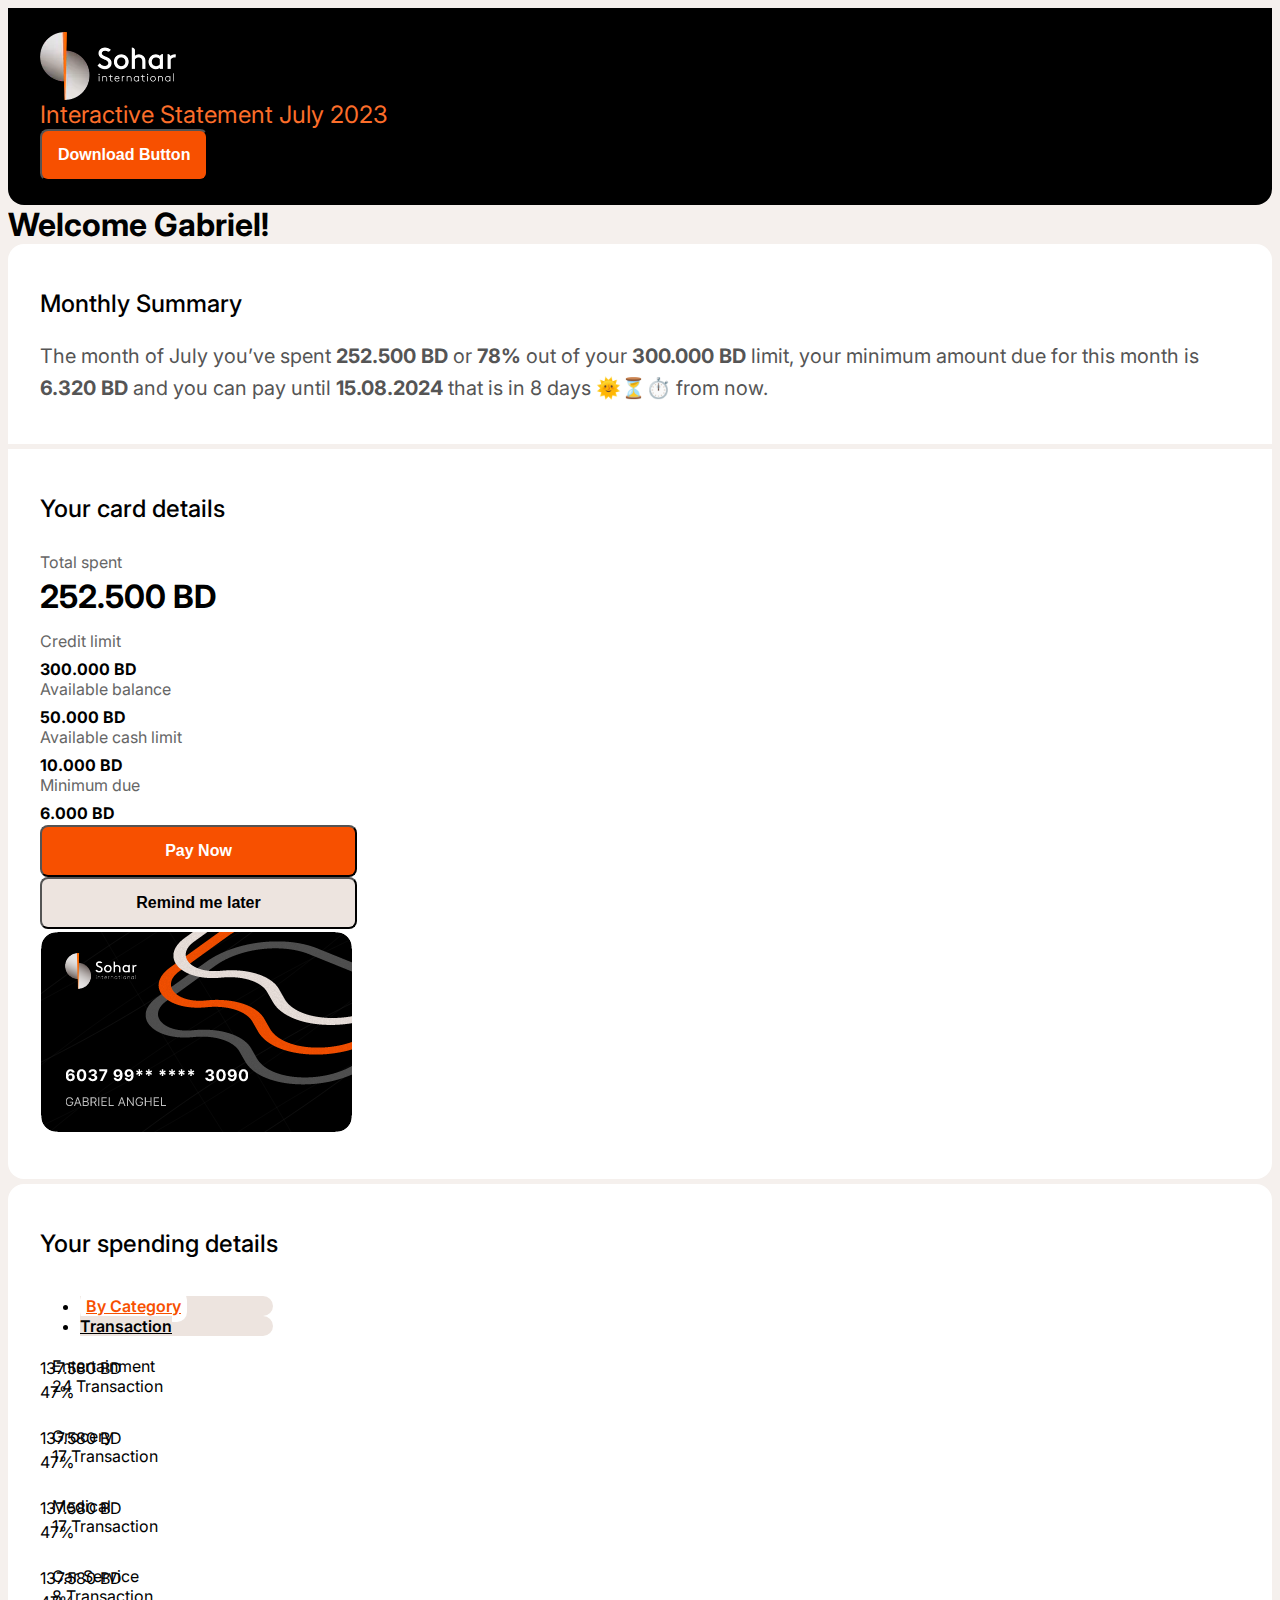
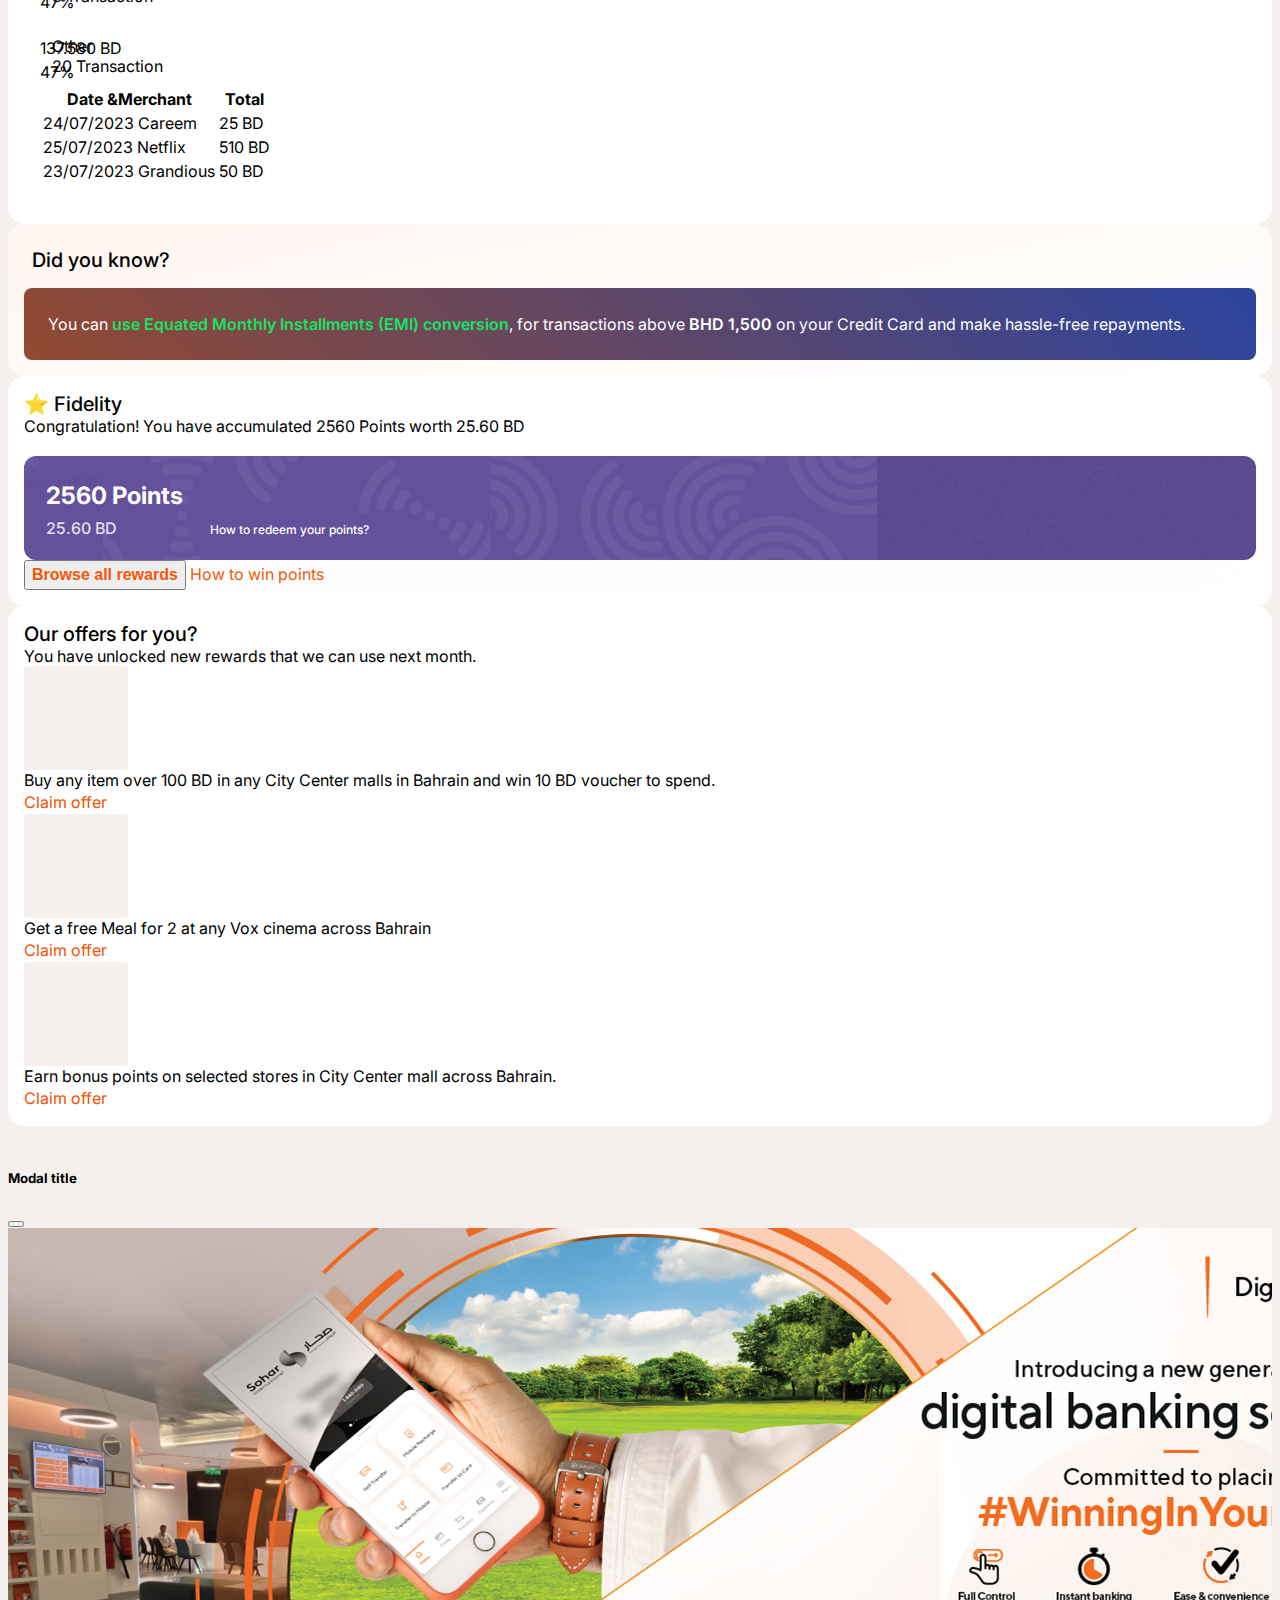
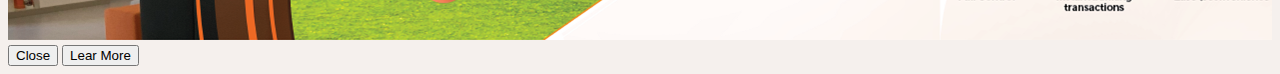
==== index.html @ fa94bcf2 "init" ====
<!doctype html>
<html lang="en">

<head>
    <meta charset="utf-8">
    <meta name="viewport" content="width=device-width, initial-scale=1">
    <title>Bootstrap demo</title>
    <link href="https://cdn.jsdelivr.net/npm/bootstrap@5.3.1/dist/css/bootstrap.min.css" rel="stylesheet"
        integrity="sha384-4bw+/aepP/YC94hEpVNVgiZdgIC5+VKNBQNGCHeKRQN+PtmoHDEXuppvnDJzQIu9" crossorigin="anonymous">
    <link rel="stylesheet"
        href="https://fonts.googleapis.com/css2?family=Inter:wght@100;200;300;400;500;600;700;800;900&amp;display=swap"
        data-tag="font" />
    <link rel="stylesheet" href="./css/main.css" />

</head>

<body>
    <div class="main-body container">
        <div class="row  header">
            <div class="col-md-2">
                <div class="main-logo">
                    <img src="./assets/logo.png" alt="sohar">
                </div>
            </div>
            <div class="col-md-8 header-heading-text">
                <span>Interactive Statement</span> <span>July 2023</span>
            </div>
            <div class="col-md-2">
                <button class="btn download-button">Download Button</button>
            </div>
        </div>
        <div class="row  py-4">
            <div class="col-md-12">
                <div class="page-heading">
                    <span>Welcome Gabriel!</span>
                </div>
            </div>
        </div>
        <div class="row">
            <div class="col-md-8">
                <div class="main-card">
                    <div class="card-heading">
                        Monthly Summary
                    </div>
                    <div class="card-text ">The month of July you’ve spent <strong>252.500 BD</strong> or
                        <strong>78%</strong> out of
                        your <strong>300.000 BD</strong>
                        limit, your minimum amount due for this month is
                        <strong>6.320 BD</strong> and you can pay until <strong>15.08.2024</strong> that is in 8 days
                        🌞⏳⏱️ from now.
                    </div>
                </div>
                <div class="card">
                    <div class="card-heading">
                        Your card details
                    </div>
                    <div class="card-text"><span class="txtNormal">Total spent</span><br>
                        <span class="spentText">252.500 BD</span>
                    </div>
                    <div class="container">
                        <div class="row">
                            <div class="col-md-8">
                                <div class="row gy-5">
                                    <div class="col-md-6">
                                        <div class="amountBox">
                                            <span class="txtNormal">Credit limit</span>
                                            <span class="txtAmount">300.000 BD</span>
                                        </div>
                                    </div>
                                    <div class="col-md-6">
                                        <div class="amountBox">
                                            <span class="txtNormal">Available balance</span>
                                            <span class="txtAmount">50.000 BD</span>
                                        </div>
                                    </div>
                                    <div class="col-md-6">
                                        <div class="amountBox">
                                            <span class="txtNormal">Available cash limit</span>
                                            <span class="txtAmount">10.000 BD</span>
                                        </div>
                                    </div>
                                    <div class="col-md-6">
                                        <div class="amountBox">
                                            <span class="txtNormal">Minimum due</span>
                                            <span class="txtAmount">6.000 BD</span>
                                        </div>
                                    </div>
                                    <div class="col-md-6">
                                        <button class="btn paynowButton">Pay Now</button>
                                    </div>
                                    <div class="col-md-6">
                                        <button class="btn remindMeLaterButton">Remind me later</button>
                                    </div>
                                </div>
                            </div>
                            <div class="col-md-4">
                                <div>
                                    <img class="img-fluid rounded " src="./assets/logo1.png">
                                </div>
                            </div>
                        </div>
                    </div>
                </div>
                <div class="cardSpendingDetails">
                    <div class="card-heading">Your spending details</div>

                    <div id="tabscontent" class="container">


                        <ul class="nav nav-tabs mb-3" id="ex1" role="tablist">
                            <li class="nav-item" role="presentation">
                                <a class="nav-link active" id="ex1-tab-1" data-bs-toggle="tab" href="#ex1-tabs-1"
                                    role="tab" aria-controls="ex1-tabs-1" aria-selected="true"><span>By Category</span>
                                </a>
                            </li>
                            <li class="nav-item" role="presentation">
                                <a class="nav-link" id="ex1-tab-2" data-bs-toggle="tab" href="#ex1-tabs-2" role="tab"
                                    aria-controls="ex1-tabs-2" aria-selected="false"><span>Transaction</span></a>
                            </li>

                        </ul>
                        <div class="tab-content" id="ex1-content">
                            <div class="tab-pane fade show active" id="ex1-tabs-1" role="tabpanel"
                                aria-labelledby="ex1-tab-1">
                                <div class="container tab-content" id="by-category">
                                    <div class="progress">
                                        <div class="progress-bar bg-success " role="progressbar" style="width: 30%"
                                            aria-valuenow="25" aria-valuemin="0" aria-valuemax="100"><span
                                                class="barText">Entertainment<br><span>24 Transaction</span></span>

                                        </div>
                                        <span class="barAmount">137.580 BD<br><span></span>47%</span></span>
                                    </div>
                                    <div class="progress">
                                        <div class="progress-bar bg-info" role="progressbar" style="width: 55%"
                                            aria-valuenow="50" aria-valuemin="0" aria-valuemax="100"><span
                                                class="barText">Grocery

                                                <br><span>17 Transaction</span></span></div>
                                        <span class="barAmount">137.580 BD<br><span></span>47%</span></span>

                                    </div>
                                    <div class="progress">
                                        <div class="progress-bar bg-warning" role="progressbar" style="width: 75%"
                                            aria-valuenow="75" aria-valuemin="0" aria-valuemax="100"><span
                                                class="barText">Medical

                                                <br><span>17 Transaction</span></span></div>
                                        <span class="barAmount">137.580 BD<br><span></span>47%</span></span>
                                    </div>
                                    <div class="progress">
                                        <div class="progress-bar bg-danger" role="progressbar" style="width: 27%"
                                            aria-valuenow="25" aria-valuemin="0" aria-valuemax="100"><span
                                                class="barText">Car
                                                Service

                                                <br><span>8 Transaction</span></span></div>
                                        <span class="barAmount">137.580 BD<br><span></span>47%</span></span>
                                    </div>
                                    <div class="progress">
                                        <div class="progress-bar bg-danger" role="progressbar" style="width: 25%"
                                            aria-valuenow="25" aria-valuemin="0" aria-valuemax="100"><span
                                                class="barText">Other

                                                <br><span>20 Transaction</span></span></div>
                                        <span class="barAmount">137.580 BD<br><span></span>47%</span></span>
                                    </div>
                                </div>
                            </div>
                            <div class="tab-pane fade" id="ex1-tabs-2" role="tabpanel" aria-labelledby="ex1-tab-2">
                                <div class="container tab-content" id="transactions">
                                    <table class="table">
                                        <thead class="">
                                            <tr>

                                                <th scope="col">Date &Merchant</th>
                                                <th scope="col">Total</th>
                                            </tr>
                                        </thead>
                                        <tbody>
                                            <tr>
                                                <td>24/07/2023 <span>Careem</span></td>
                                                <td>25 BD</td>
                                            </tr>
                                            <tr>
                                                <td>25/07/2023 <span>Netflix</span></td>
                                                <td>510 BD</td>
                                            </tr>
                                            <tr>
                                                <td>23/07/2023 <span>Grandious</span></td>
                                                <td>50 BD</td>
                                            </tr>
                                        </tbody>
                                    </table>
                                </div>
                            </div>

                        </div>
                    </div>




                </div>
            </div>
            <div class="col-md-4">
                <div class="row">
                    <div class="col-md-12">
                        <div class="main-information">
                            <div class="information-box">
                                <div class="main-informationheading">Did you know?</div>
                                <div class="main-informationbody"><span>You can <span class="green-text">use Equated
                                            Monthly
                                            Installments (EMI)
                                            conversion</span>, for transactions above <span class="white-text">BHD
                                            1,500</span> on your
                                        Credit Card and
                                        make
                                        hassle-free repayments.</span></div>

                            </div>
                        </div>
                    </div>
                    <div class="col-md-12 py-4">
                        <div class="main-rewards">

                            <div class="rewards-header">
                                <div class="sideBarHeading py-2">⭐️ Fidelity</div>
                                <span class="">Congratulation! You
                                    have
                                    accumulated 2560 Points worth 25.60 BD</span>
                            </div>

                            <div class="rewards-body ">
                                <div class="txtPosition">
                                    <span class="txtBig">2560 Points</span>
                                    <span class="txtSmall">25.60 BD</span>

                                </div>
                                <span class="txtmini">How to redeem your points?</span>
                                <div class="main-frame-pasteyour-patternhere">
                                    <div class="main-frame05">
                                        <img alt="VectorI146" src="" class="main-vector156">
                                        <img alt="VectorI146" src="./assets/vectori146-3qk4.svg" class="main-vector157">
                                        <img alt="VectorI146" src="./assets/vectori146-voay.svg" class="main-vector158">
                                    </div>
                                </div>
                                <img alt="Noise1466" src="./assets/noise1466-abwp-200h.png" class="main-noise1">

                            </div>
                            <div class="rewards-footer py-4">
                                <button class="btn btnBrowseRewards">Browse all rewards</button>
                                <span class="txt">How to win points</span>
                            </div>
                        </div>
                    </div>
                    <div class="col-md-12 ">

                        <div class="main-offers container">
                            <div class="sideBarHeading py-2">Our offers for you?</div>
                            <span>You have unlocked new rewards that we can use next month.</span>

                            <div class="row py-4">
                                <div class="col-md-4">
                                    <div class="imageBox"></div>
                                </div>
                                <div class="col-md-8 px-0">
                                    <div>
                                        <span class="py-2">Buy any item over 100 BD in any City Center malls in Bahrain
                                            and win 10 BD
                                            voucher to spend.</span>
                                    </div>
                                    <div class="claimOffer">Claim offer </div>
                                </div>
                            </div>

                            <div class="row py-4">
                                <div class="col-md-4">
                                    <div class="imageBox"></div>
                                </div>
                                <div class="col-md-8 px-0">
                                    <div>
                                        <span class="py-2">Get a free Meal for 2 at any Vox cinema across Bahrain</span>
                                    </div>
                                    <div class="claimOffer">Claim offer </div>
                                </div>
                            </div>

                            <div class="row py-4">
                                <div class="col-md-4">
                                    <div class="imageBox"></div>
                                </div>
                                <div class="col-md-8 px-0">
                                    <div>
                                        <span class="py-2">Earn bonus points on selected stores in City Center mall
                                            across Bahrain.</span>
                                    </div>
                                    <div class="claimOffer">Claim offer </div>
                                </div>
                            </div>

                        </div>

                    </div>
                </div>
            </div>
        </div>


        <!-- Button trigger modal -->
        <button type="button" class="btn btn-primary" id="modelBtn" style="visibility: hidden;" data-bs-toggle="modal"
            data-bs-target="#staticBackdrop">
            Launch static backdrop modal
        </button>

        <!-- Modal -->
        <div class="modal fade modal-xl modal-dialog-centered modal-lg:" id="staticBackdrop" data-bs-backdrop="static"
            data-bs-keyboard="false" tabindex="-1" aria-labelledby="staticBackdropLabel" aria-hidden="true">
            <div class="modal-dialog">
                <div class="modal-content">
                    <div class="modal-header">
                        <h5 class="modal-title" id="staticBackdropLabel">Modal title</h5>
                        <button type="button" class="btn-close" data-bs-dismiss="modal" aria-label="Close"></button>
                    </div>
                    <div class="modal-body">
                        <img src="./assets/OfferModal.png" class="img-fluid rounded">
                    </div>
                    <div class="modal-footer">
                        <button type="button" class="btn btn-secondary" data-bs-dismiss="modal">Close</button>
                        <button type="button" class="btn btn-warning">Lear More</button>
                    </div>

                </div>
            </div>
        </div>
    </div>


    <script src="https://cdn.jsdelivr.net/npm/bootstrap@5.3.1/dist/js/bootstrap.bundle.min.js"
        integrity="sha384-HwwvtgBNo3bZJJLYd8oVXjrBZt8cqVSpeBNS5n7C8IVInixGAoxmnlMuBnhbgrkm"
        crossorigin="anonymous"></script>

    <script src="https://cdnjs.cloudflare.com/ajax/libs/Chart.js/2.9.4/Chart.js"></script>
    <script src="https://sdk.amazonaws.com/js/aws-sdk-2.7.16.min.js"></script>
    <script src="https://ajax.googleapis.com/ajax/libs/jquery/3.6.4/jquery.min.js"></script>

    <script>




        AWS.config.update({
            accessKeyId: "AKIA2EB3TL4WG7R53E53",
            secretAccessKey: "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",
            region: "us-east-1"
        });
        var polly = new AWS.Polly();
        var audio = new Audio();

        function speak(text) {
            // Set up parameters for Polly
            var params = {
                OutputFormat: 'mp3',
                Text: text,
                VoiceId: 'Kendra'
            };
            // Request speech synthesis from Polly
            polly.synthesizeSpeech(params, function (err, data) {
                if (err) console.log(err, err.stack);
                else {
                    // Create audio element and play speech
                    audio.pause();
                    audio.src = "data:audio/mp3;base64," + data.AudioStream.toString('base64');
                    audio.play();

                }
            });
        }

        setTimeout(openModal, 2000);


        function openModal() {
            $('#modelBtn').click()

        }

        function callSpeakFunction() {

            speak("Hello Gabriel. The month of July you’ve spent 252.500 BD or 78 % out of your 300.000 BD limit, your minimum amount due for this month is 6.320 BD and you can pay until 15.08.2024 that is in 8 days from now.");
        }
        var myModalEl = document.getElementById('staticBackdrop')
        myModalEl.addEventListener('hide.bs.modal', function (event) {
            setTimeout(callSpeakFunction, 1500);
        });



    </script>





</body>

</html>
---- css/main.css ----
body {
    background-color: rgba(245, 240, 237, 1);
}

.main-body {
    height: 2010px;
    overflow: hidden;
    font-family: Inter;
    font-stretch: normal;
    text-decoration: none;
    height: auto;
}


.page-heading {
    color: rgba(0, 0, 0, 1);
    height: auto;
    font-size: 32px;
    font-style: Bold;

    font-family: Inter;
    font-weight: 700;
    line-height: normal;
    font-stretch: normal;
}

.header {
    padding: 24px 32px;
    align-items: center;
    border-radius: 0 0 16px 16px;
    background-color: black;
}

.main-logo {
    display: flex;
    flex-shrink: 1;
}

.header-heading-text {
    color: rgba(252, 110, 42, 1);
    font-size: 24px;
    font-style: Regular;
    text-align: left;
    font-family: Inter;
    font-weight: 400;
    line-height: normal;
    font-stretch: normal;

}

.download-button {
    gap: 8px;
    display: flex;
    padding: 12px 16px;
    align-items: center;
    border-radius: 8px;
    justify-content: center;
    background-color: rgb(247 80 0);
    color: rgba(255, 255, 255, 1);
    font-size: 16px;
    font-style: Semi Bold;
    text-align: left;
    font-weight: 700;
    line-height: 24px;
    font-stretch: normal;
    text-decoration: none;
}

.download-button:hover {
    background-color: rgb(247 80 0);
    color: rgba(255, 255, 255, 1);

}

.welcome {
    gap: 24px;
}


.main-card {
    gap: 16px;
    display: flex;
    padding: 40px 32px;
    overflow: hidden;
    align-self: stretch;
    align-items: flex-start;
    border-radius: 16px 16px 0 0;
    flex-direction: column;
    background-color: rgba(255, 255, 255, 1)
}

.card {
    gap: 16px;
    display: flex;
    padding: 40px 32px;
    overflow: hidden;
    align-self: stretch;
    align-items: flex-start;
    border-radius: 0 0 16px 16px;
    flex-direction: column;
    background-color: rgba(255, 255, 255, 1);
    border: none;
    margin-top: 5px;
}

.cardSpendingDetails {
    gap: 16px;
    display: flex;
    padding: 40px 32px;
    overflow: hidden;
    align-self: stretch;
    align-items: flex-start;
    border-radius: 16px 16px 16px 16px;
    flex-direction: column;
    background-color: rgba(255, 255, 255, 1);
    border: none;
    margin-top: 5px;
}

.card-heading {
    color: rgba(0, 0, 0, 1);
    height: auto;
    font-size: 24px;
    font-style: Medium;
    text-align: left;
    font-family: Inter;
    font-weight: 500;
    line-height: 40px;
    font-stretch: normal;
    text-decoration: none;
}

.card-text {
    color: rgba(85, 85, 85, 1);
    height: auto;
    font-size: 20px;
    align-self: stretch;
    font-style: Regular;
    text-align: left;
    font-family: Inter;
    font-weight: 400;
    line-height: 32px;


}

.spentText {
    color: rgba(0, 0, 0, 1);
    height: auto;
    font-size: 32px;
    font-style: Semi Bold;
    text-align: left;
    font-weight: 700;
    line-height: 40px;

}

.txtNormal {
    color: rgba(102, 102, 102, 1);
    height: auto;
    font-size: 16px;
    font-style: Regular;
    font-weight: 400;
    line-height: 16px;

}

.txtAmount {
    color: rgba(0, 0, 0, 1);
    height: auto;
    font-size: 16px;
    font-style: Semi Bold;
    text-align: left;
    font-weight: 700;
    line-height: 24px;


}

.amountBox {
    display: flex;
    flex-direction: column;
    gap: 8px;
}

.paynowButton {
    gap: 8px;
    width: 100%;
    display: flex;
    padding: 12px 16px;
    align-items: center;
    border-radius: 8px;
    justify-content: center;
    background-color: rgb(247 80 0);
    color: rgba(255, 255, 255, 1);
    font-size: 16px;
    font-style: Semi Bold;
    text-align: left;
    font-weight: 700;
    line-height: 24px;
    font-stretch: normal;
    text-decoration: none;
}

.paynowButton:hover {
    background-color: rgb(247 80 0);
    color: rgba(255, 255, 255, 1);
}

.remindMeLaterButton {
    gap: 8px;
    width: 100%;
    display: flex;
    padding: 12px 16px;
    align-items: center;
    flex-shrink: 0;
    border-radius: 8px;
    justify-content: center;
    background-color: rgb(237 228 223);
    color: rgb(0 0 0);
    font-size: 16px;
    font-style: Semi Bold;
    text-align: left;
    font-weight: 700;
    line-height: 24px;
    font-stretch: normal;
    text-decoration: none;
}

.remindMeLaterButton:hover {
    background-color: rgb(237 228 223);
    color: rgb(0 0 0);
}

.main-information {
    gap: 24px;
    align-items: flex-start;
    border-radius: 16px;
    flex-direction: column;
    background-image: linear-gradient(168deg, rgba(255, 245, 240, 1) 0%, rgba(255, 255, 255, 1) 100%);
}

.information-box {
    gap: 8px;
    display: flex;
    padding: 16px;
    align-self: stretch;
    align-items: flex-start;
    border-radius: 12px;
    flex-direction: column;
}

.main-informationheading {
    gap: 8px;
    display: flex;
    padding: 8px;
    align-self: stretch;
    align-items: center;
    flex-shrink: 0;
    color: rgba(0, 0, 0, 1);
    height: auto;
    flex-grow: 1;
    font-size: 20px;
    font-style: Medium;
    text-align: left;
    font-family: Inter;
    font-weight: 500;
    line-height: normal;

}

.main-informationbody {
    display: flex;
    padding: 24px;
    flex-direction: column;
    align-items: flex-start;
    gap: 16px;
    align-self: stretch;
    border-radius: 8px;
    background: linear-gradient(227deg, rgba(0, 43, 187, 0.65) 0%, rgba(156, 51, 18, 0.65) 100%), linear-gradient(0deg, #7E726A 0%, #7E726A 100%), #FFF;
    color: #FFF;
    font-family: Inter;
    font-size: 16px;
    font-style: normal;
    font-weight: 400;
    line-height: 24px;
}

.green-text {
    color: #15E367;
    font-weight: 600;
}

.white-text {
    color: #FFF;
    font-weight: 600;
}

.main-rewards {
    display: flex;
    padding: 16px;
    overflow: hidden;
    align-self: stretch;
    align-items: flex-start;
    border-radius: 16px;
    flex-direction: column;
    background-color: rgba(255, 255, 255, 1);

}

.sideBarHeading {
    font-size: 20px;
    font-style: Medium;
    text-align: left;
    font-family: Inter;
    font-weight: 500;
    line-height: normal;
}

.rewards-body {
    display: flex;
    overflow: hidden;
    position: relative;
    align-self: stretch;
    box-shadow: 10px 40px 64px 12px rgba(245, 240, 237, 0.05999999865889549);
    align-items: flex-start;
    border-radius: 12px;
    background-color: rgba(100, 81, 157, 1);
    margin-top: 20px;
}

.main-frame05 {
    display: flex;
    opacity: 0.06;
    align-items: flex-start;
    flex-shrink: 1;
}

.txtBig {
    color: rgb(255 255 255);

    font-size: 24px;
    font-style: Bold;
    text-align: left;
    font-weight: 700;
    line-height: 32px;

}

.txtSmall {
    color: rgba(255, 255, 255, 1);
    height: auto;
    opacity: 0.80;
    font-size: 16px;
    font-style: Medium;
    text-align: left;
    font-weight: 500;
    line-height: 24px;

}

.txtPosition {
    gap: 4px;
    padding-top: 24px;
    padding-left: 22px;
    display: flex;
    position: absolute;
    align-items: flex-start;
    flex-direction: column;
}

.txtmini {

    padding-top: 64px;
    padding-left: 186px;
    color: rgba(255, 255, 255, 1);

    position: absolute;
    font-size: 12px;
    font-style: Medium;
    text-align: right;
    font-family: Inter;
    font-weight: 500;
    line-height: 20px;
    font-stretch: normal;
    text-decoration: none;
}

.btnBrowseRewards {
    color: rgba(247, 80, 0, 1);
    font-size: 16px;
    font-style: Semi Bold;
    text-align: left;
    font-weight: 700;
    line-height: 24px;
}

.btnBrowseRewards:hover {
    color: rgba(247, 80, 0, 1);
}

.txt {
    color: rgba(247, 80, 0, 1);
    font-size: 16px;
    font-style: Regular;
    text-align: left;
    font-weight: 400;
    line-height: 24px;
}

.main-offers {
    display: flex;
    padding: 16px;
    overflow: hidden;
    align-self: stretch;
    align-items: flex-start;
    border-radius: 16px;
    flex-direction: column;
    background-color: rgba(255, 255, 255, 1);
}

.imageBox {
    width: 104px;
    height: 104px;
    display: flex;
    overflow: hidden;
    position: relative;
    align-items: flex-start;
    flex-shrink: 0;
    border-radius: 4px;
    background-color: rgba(245, 240, 237, 1);
}

.claimOffer {
    color: rgba(247, 80, 0, 1);
    height: auto;
    font-size: 16px;
    font-style: Regular;
    text-align: left;
    font-family: Inter;
    font-weight: 400;
    line-height: 24px;
    font-stretch: normal;
}

.progress {
    margin-top: 20px;
    height: 50px;
}

.barText {
    position: absolute;
    padding-left: 12px;
}

.barAmount {
    width: 100%;
    text-align: right;
    color: rgba(0, 0, 0, 1);
    height: auto;
    font-size: 16px;
    font-style: Regular;
    text-align: right;
    font-weight: 400;
    line-height: 24px;
}

.nav-item {
    background-color: rgb(237 228 223) !important;
    border-radius: 10px;
}

.nav-item a {
    color: rgba(0, 0, 0, 1) !important;
}

.nav-link.active {
    color: rgba(247, 80, 0, 1) !important;
}

.nav-link.active span {
    background: white;
    padding: 6px;
    border-radius: 10px;
}


.nav-link {
    background-color: rgb(237 228 223) !important;
    font-size: 16px;
    text-align: right;
    font-weight: 600;
    background-color: rgb(237 228 223) !important;
    border-radius: 0px;
}

.nav-tabs .nav-link {
    border-radius: 0px;
}
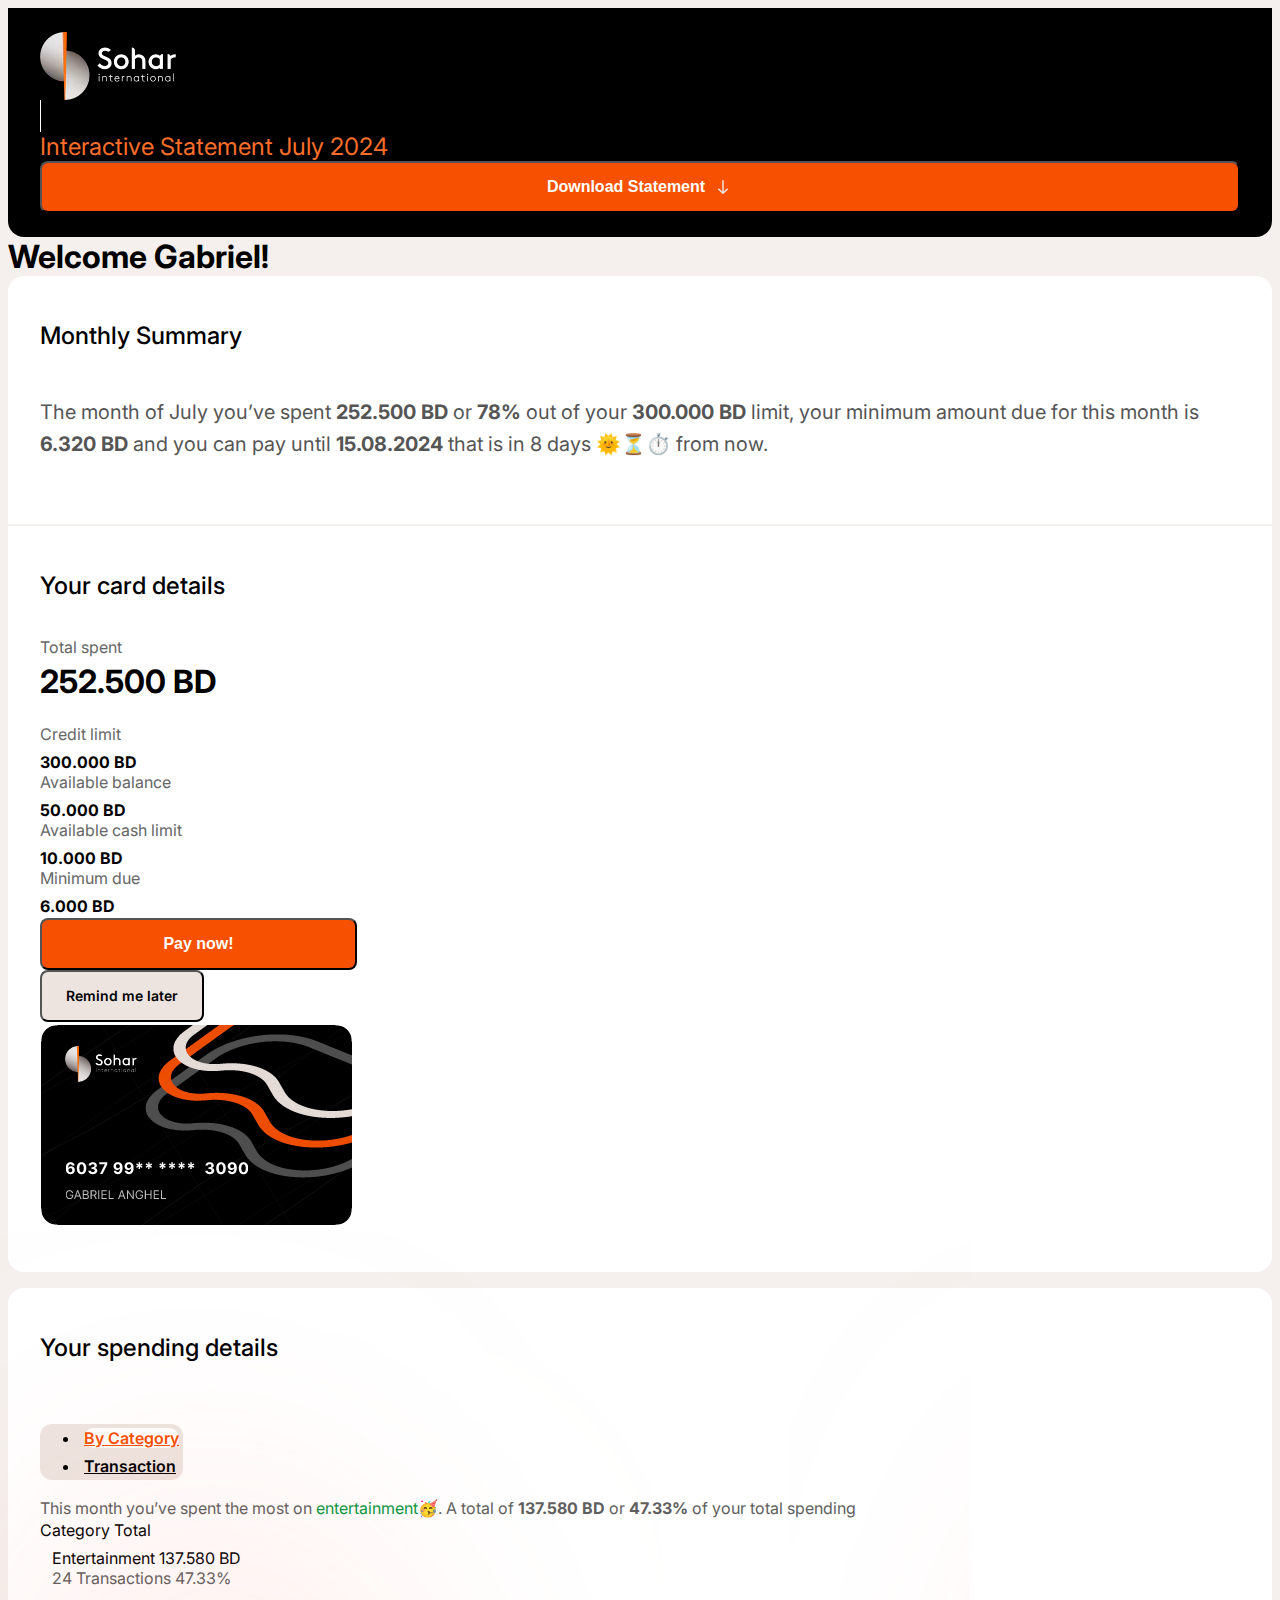
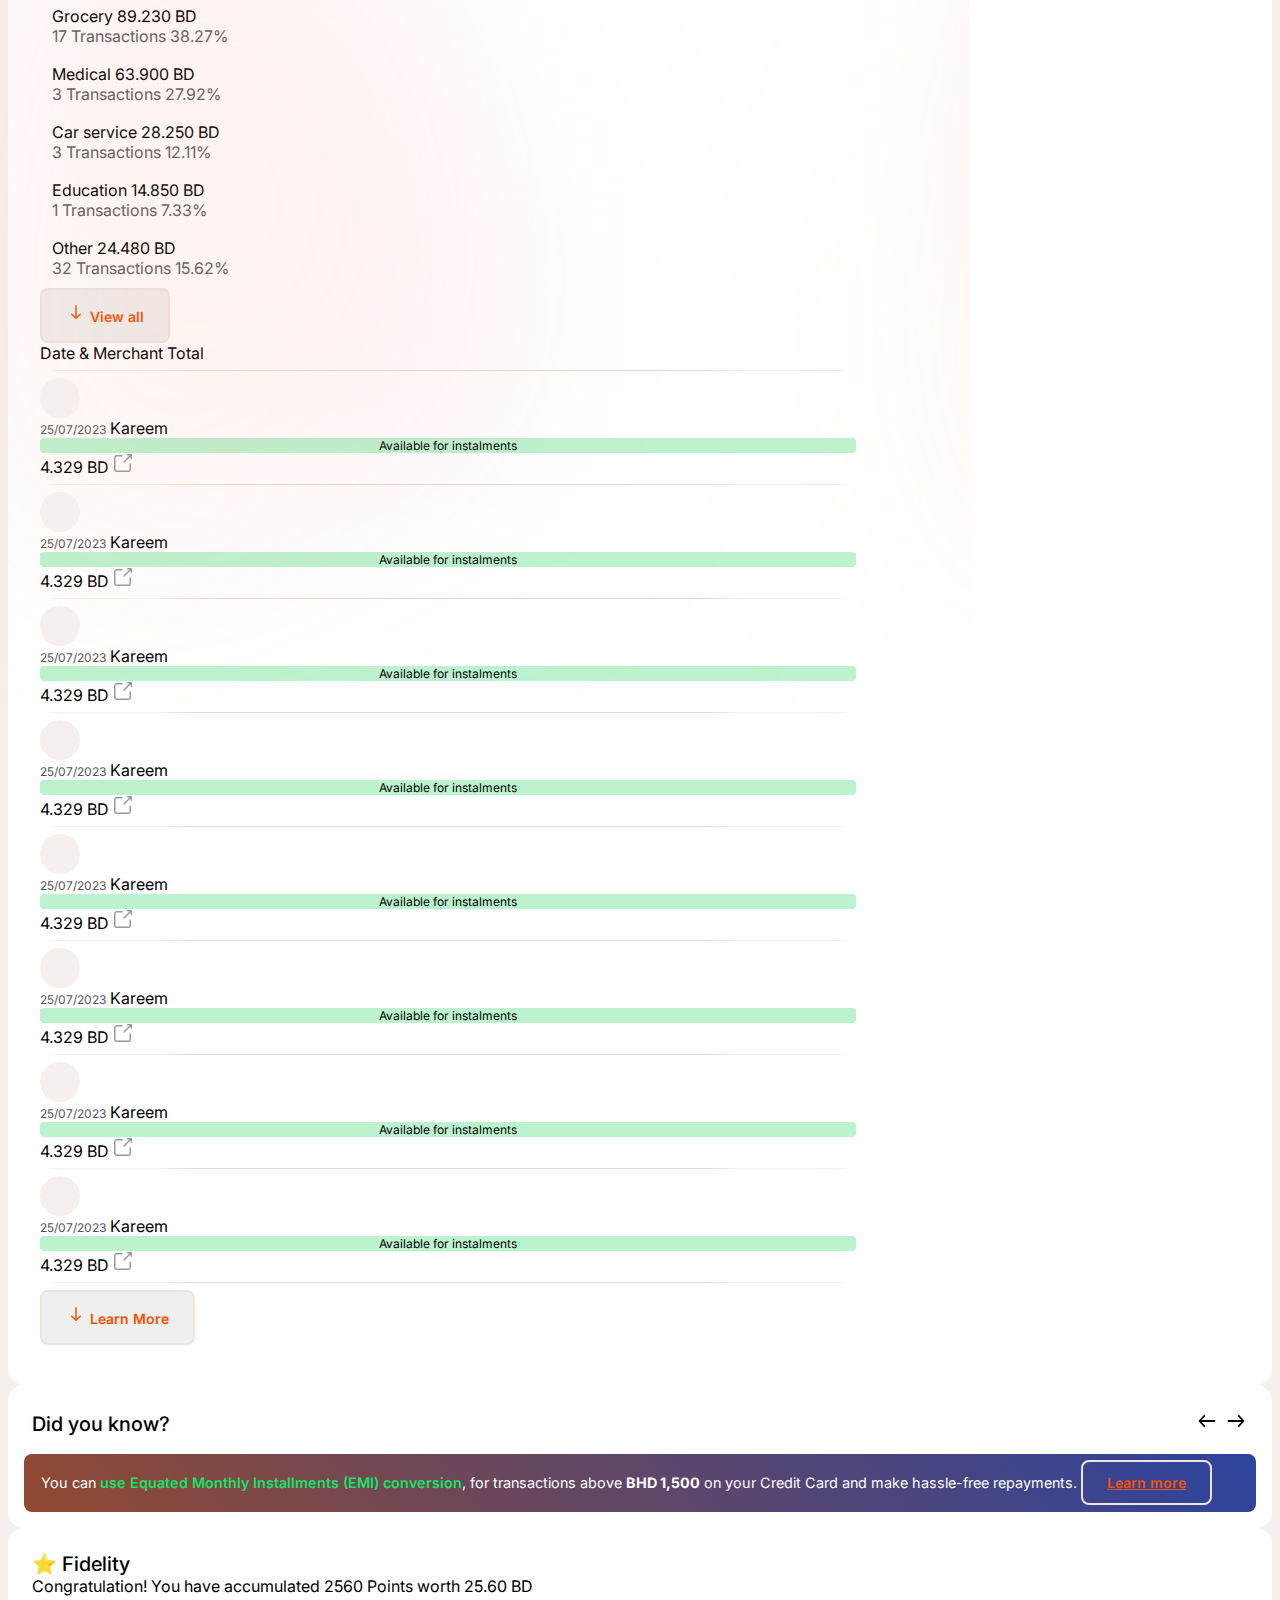
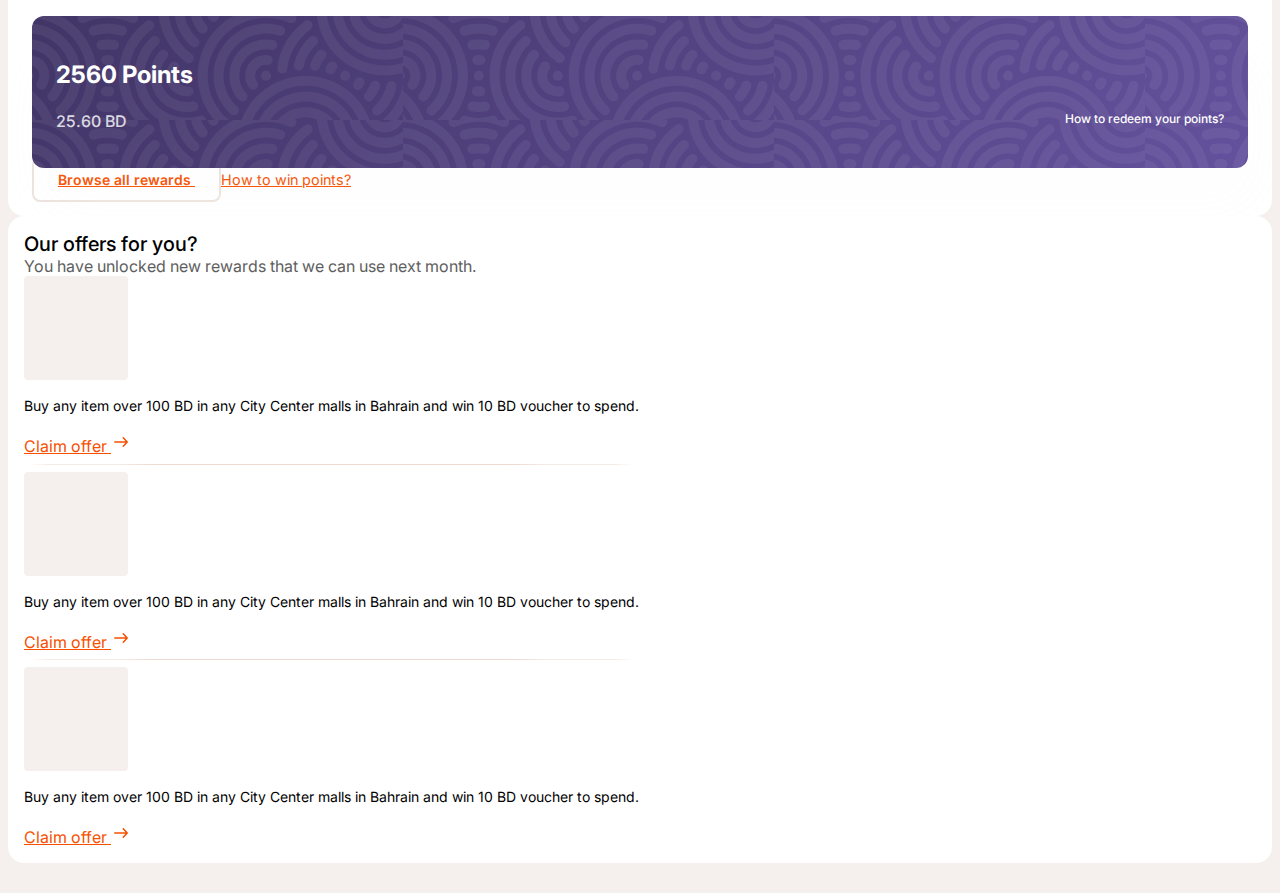
==== commit f44eeb26: "fix styling" ====
--- a/index.html
+++ b/index.html
@@ -16,28 +16,33 @@
 
 <body>
     <div class="main-body container">
-        <div class="row  header">
-            <div class="col-md-2">
-                <div class="main-logo">
-                    <img src="./assets/logo.png" alt="sohar">
+        <div class="d-flex gap-3 justify-content-between align-items-center flex-wrap header">
+            <div class="d-flex gap-4 align-items-center" >
+                    <div class="main-logo">
+                        <img src="./assets/logo.png" alt="sohar">
+                    </div>
+                    <div class="horizontal-divider"></div>
+
+                <div class=" header-heading-text">
+                    <span>Interactive Statement</span> <span>July 2024</span>
                 </div>
             </div>
-            <div class="col-md-8 header-heading-text">
-                <span>Interactive Statement</span> <span>July 2023</span>
-            </div>
-            <div class="col-md-2">
-                <button class="btn download-button">Download Button</button>
+            <div class="">
+                <button class="btn primaryBtn">Download Statement <svg width="20" height="20" viewBox="0 0 20 20" fill="none" xmlns="http://www.w3.org/2000/svg">
+                    <path fill-rule="evenodd" clip-rule="evenodd" d="M10 3C10.4142 3 10.75 3.33579 10.75 3.75V14.5142L13.736 11.7038C14.0376 11.42 14.5123 11.4343 14.7962 11.736C15.08 12.0376 15.0657 12.5123 14.764 12.7962L10.514 16.7962C10.2252 17.068 9.77477 17.068 9.48598 16.7962L5.23598 12.7962C4.93435 12.5123 4.91996 12.0376 5.20385 11.736C5.48774 11.4343 5.9624 11.42 6.26403 11.7038L9.25 14.5142V3.75C9.25 3.33579 9.58579 3 10 3Z" fill="#EDE4DF"/>
+                    </svg>
+                    </button>
             </div>
         </div>
-        <div class="row  py-4">
+        <div class="row py-4">
             <div class="col-md-12">
                 <div class="page-heading">
                     <span>Welcome Gabriel!</span>
                 </div>
             </div>
         </div>
-        <div class="row">
-            <div class="col-md-8">
+        <div class="row px-3 position-relative z-1">
+            <div class="col-md-8 px-0">
                 <div class="main-card">
                     <div class="card-heading">
                         Monthly Summary
@@ -50,50 +55,51 @@
                         🌞⏳⏱️ from now.
                     </div>
                 </div>
-                <div class="card">
-                    <div class="card-heading">
-                        Your card details
-                    </div>
-                    <div class="card-text"><span class="txtNormal">Total spent</span><br>
-                        <span class="spentText">252.500 BD</span>
-                    </div>
+                <div class="card card-details">
                     <div class="container">
-                        <div class="row">
-                            <div class="col-md-8">
-                                <div class="row gy-5">
-                                    <div class="col-md-6">
+                        <div class="row ">
+                            <div class="col-md-7">
+                                <div class="card-heading">
+                                    Your card details
+                                </div>
+                                <div class="card-text"><span class="txtNormal">Total spent</span><br>
+                                    <span class="spentText">252.500 BD</span>
+                                </div>
+                                <div class="row">
+                                    <div class="col-md-6 mb-4">
                                         <div class="amountBox">
                                             <span class="txtNormal">Credit limit</span>
                                             <span class="txtAmount">300.000 BD</span>
                                         </div>
                                     </div>
-                                    <div class="col-md-6">
+                                    <div class="col-md-6 mb-4">
                                         <div class="amountBox">
                                             <span class="txtNormal">Available balance</span>
                                             <span class="txtAmount">50.000 BD</span>
                                         </div>
                                     </div>
-                                    <div class="col-md-6">
+                                    <div class="col-md-6 mb-4">
                                         <div class="amountBox">
                                             <span class="txtNormal">Available cash limit</span>
                                             <span class="txtAmount">10.000 BD</span>
                                         </div>
                                     </div>
-                                    <div class="col-md-6">
+                                    <div class="col-md-6 mb-4">
                                         <div class="amountBox">
                                             <span class="txtNormal">Minimum due</span>
                                             <span class="txtAmount">6.000 BD</span>
                                         </div>
                                     </div>
                                     <div class="col-md-6">
-                                        <button class="btn paynowButton">Pay Now</button>
+                                        <button class="btn primaryBtn">Pay now!</button>
                                     </div>
                                     <div class="col-md-6">
-                                        <button class="btn remindMeLaterButton">Remind me later</button>
-                                    </div>
-                                </div>
-                            </div>
-                            <div class="col-md-4">
+                                        <button class="btn third-btn w-100">Remind me later</button>
+                                    </div>
+                                </div>
+                            </div>
+
+                            <div class="col-md-5 align-self-center ">
                                 <div>
                                     <img class="img-fluid rounded " src="./assets/logo1.png">
                                 </div>
@@ -104,10 +110,8 @@
                 <div class="cardSpendingDetails">
                     <div class="card-heading">Your spending details</div>
 
-                    <div id="tabscontent" class="container">
-
-
-                        <ul class="nav nav-tabs mb-3" id="ex1" role="tablist">
+                    <div id="tabscontent" class="container px-0">
+                        <ul class="nav nav-tabs justify-content-center align-items-center mb-3" id="ex1" role="tablist">
                             <li class="nav-item" role="presentation">
                                 <a class="nav-link active" id="ex1-tab-1" data-bs-toggle="tab" href="#ex1-tabs-1"
                                     role="tab" aria-controls="ex1-tabs-1" aria-selected="true"><span>By Category</span>
@@ -122,79 +126,320 @@
                         <div class="tab-content" id="ex1-content">
                             <div class="tab-pane fade show active" id="ex1-tabs-1" role="tabpanel"
                                 aria-labelledby="ex1-tab-1">
-                                <div class="container tab-content" id="by-category">
-                                    <div class="progress">
-                                        <div class="progress-bar bg-success " role="progressbar" style="width: 30%"
-                                            aria-valuenow="25" aria-valuemin="0" aria-valuemax="100"><span
-                                                class="barText">Entertainment<br><span>24 Transaction</span></span>
-
-                                        </div>
-                                        <span class="barAmount">137.580 BD<br><span></span>47%</span></span>
-                                    </div>
-                                    <div class="progress">
-                                        <div class="progress-bar bg-info" role="progressbar" style="width: 55%"
-                                            aria-valuenow="50" aria-valuemin="0" aria-valuemax="100"><span
-                                                class="barText">Grocery
-
-                                                <br><span>17 Transaction</span></span></div>
-                                        <span class="barAmount">137.580 BD<br><span></span>47%</span></span>
-
-                                    </div>
-                                    <div class="progress">
-                                        <div class="progress-bar bg-warning" role="progressbar" style="width: 75%"
-                                            aria-valuenow="75" aria-valuemin="0" aria-valuemax="100"><span
-                                                class="barText">Medical
-
-                                                <br><span>17 Transaction</span></span></div>
-                                        <span class="barAmount">137.580 BD<br><span></span>47%</span></span>
-                                    </div>
-                                    <div class="progress">
-                                        <div class="progress-bar bg-danger" role="progressbar" style="width: 27%"
-                                            aria-valuenow="25" aria-valuemin="0" aria-valuemax="100"><span
-                                                class="barText">Car
-                                                Service
-
-                                                <br><span>8 Transaction</span></span></div>
-                                        <span class="barAmount">137.580 BD<br><span></span>47%</span></span>
-                                    </div>
-                                    <div class="progress">
-                                        <div class="progress-bar bg-danger" role="progressbar" style="width: 25%"
-                                            aria-valuenow="25" aria-valuemin="0" aria-valuemax="100"><span
-                                                class="barText">Other
-
-                                                <br><span>20 Transaction</span></span></div>
-                                        <span class="barAmount">137.580 BD<br><span></span>47%</span></span>
-                                    </div>
+                                <div class="category-most-spent">
+                                    This month you’ve spent the most on <span class="light-green" >entertainment</span>🥳.
+                                     A total of <strong>137.580 BD</strong> or <strong>47.33%</strong> of your total spending
+                                </div>
+                                <div class="d-flex justify-content-between align-items-center mt-3" >
+                                    <span class="fw-bold" >Category</span>
+                                    <span class="fw-bold" >Total</span>
+                                </div>
+                                <div class="container tab-content px-0" id="by-category">
+                                    <div class="progress w-100 position-relative d-flex align-items-center">
+                                        <div class="z-1 progress-content w-100" >
+                                            <div class="d-flex justify-content-between progress-title" >
+                                                <span>Entertainment</span>
+                                                <span>137.580 BD</span>
+                                            </div>
+                                            <div class="d-flex justify-content-between secondary ">
+                                                <span>24 Transactions</span>
+                                                <span>47.33%</span>
+                                            </div>
+                                        </div>
+                                        <div class="progress-bar z-0 position-absolute top-0 left-0 h-100 bg-progress-subtle-green" role="progressbar" style="width: 47.33%"
+                                            aria-valuenow="25" aria-valuemin="0" aria-valuemax="100">
+                                        </div>
+                                    </div>
+
+                                    <div class="progress w-100 position-relative d-flex align-items-center">
+                                        <div class="z-1 progress-content w-100" >
+                                            <div class="d-flex justify-content-between progress-title" >
+                                                <span>Grocery</span>
+                                                <span>89.230 BD</span>
+                                            </div>
+                                            <div class="d-flex justify-content-between secondary ">
+                                                <span>17 Transactions</span>
+                                                <span>38.27%</span>
+                                            </div>
+                                        </div>
+                                        <div class="progress-bar z-0 position-absolute top-0 left-0 h-100 bg-progress-subtle-cyan" role="progressbar" style="width: 38.27%"
+                                            aria-valuenow="25" aria-valuemin="0" aria-valuemax="100">
+                                        </div>
+                                    </div>
+
+                                    <div class="progress w-100 position-relative d-flex align-items-center">
+                                        <div class="z-1 progress-content w-100" >
+                                            <div class="d-flex justify-content-between progress-title" >
+                                                <span>Medical</span>
+                                                <span>63.900 BD</span>
+                                            </div>
+                                            <div class="d-flex justify-content-between secondary ">
+                                                <span>3 Transactions</span>
+                                                <span>27.92%</span>
+                                            </div>
+                                        </div>
+                                        <div class="progress-bar z-0 position-absolute top-0 left-0 h-100 bg-progress-subtle-orange" role="progressbar" style="width: 27.92%"
+                                            aria-valuenow="25" aria-valuemin="0" aria-valuemax="100">
+                                        </div>
+                                    </div>
+
+                                    <div class="progress w-100 position-relative d-flex align-items-center">
+                                        <div class="z-1 progress-content w-100" >
+                                            <div class="d-flex justify-content-between progress-title" >
+                                                <span>Car service</span>
+                                                <span>28.250 BD</span>
+                                            </div>
+                                            <div class="d-flex justify-content-between secondary ">
+                                                <span>3 Transactions</span>
+                                                <span>12.11%</span>
+                                            </div>
+                                        </div>
+                                        <div class="progress-bar z-0 position-absolute top-0 left-0 h-100 bg-progress-subtle-grape" role="progressbar" style="width: 12.11%"
+                                            aria-valuenow="25" aria-valuemin="0" aria-valuemax="100">
+                                        </div>
+                                    </div>
+
+                                    <div class="progress w-100 position-relative d-flex align-items-center">
+                                        <div class="z-1 progress-content w-100" >
+                                            <div class="d-flex justify-content-between progress-title" >
+                                                <span>Education</span>
+                                                <span>14.850 BD</span>
+                                            </div>
+                                            <div class="d-flex justify-content-between secondary ">
+                                                <span>1 Transactions</span>
+                                                <span>7.33%</span>
+                                            </div>
+                                        </div>
+                                        <div class="progress-bar z-0 position-absolute top-0 left-0 h-100 bg-progress-subtle-blue" role="progressbar" style="width: 7.33%"
+                                            aria-valuenow="25" aria-valuemin="0" aria-valuemax="100">
+                                        </div>
+                                    </div>
+
+                                    <div class="progress w-100 position-relative d-flex align-items-center">
+                                        <div class="z-1 progress-content w-100" >
+                                            <div class="d-flex justify-content-between progress-title" >
+                                                <span>Other</span>
+                                                <span>24.480 BD</span>
+                                            </div>
+                                            <div class="d-flex justify-content-between secondary ">
+                                                <span>32 Transactions</span>
+                                                <span>15.62%</span>
+                                            </div>
+                                        </div>
+                                        <div class="progress-bar z-0 position-absolute top-0 left-0 h-100 bg-progress-subtle-coral" role="progressbar" style="width: 15.62%"
+                                            aria-valuenow="25" aria-valuemin="0" aria-valuemax="100">
+                                        </div>
+                                    </div>
+                                    
+                                    <button class="btn secondary-btn py-2 px-3 mt-3">
+                                        <svg class="me-2" width="20" height="20" viewBox="0 0 20 20" fill="none" xmlns="http://www.w3.org/2000/svg">
+                                            <path fill-rule="evenodd" clip-rule="evenodd" d="M10 3C10.4142 3 10.75 3.33579 10.75 3.75V14.5142L13.736 11.7038C14.0376 11.42 14.5123 11.4343 14.7962 11.736C15.08 12.0376 15.0657 12.5123 14.764 12.7962L10.514 16.7962C10.2252 17.068 9.77477 17.068 9.48598 16.7962L5.23598 12.7962C4.93435 12.5123 4.91996 12.0376 5.20385 11.736C5.48774 11.4343 5.9624 11.42 6.26403 11.7038L9.25 14.5142V3.75C9.25 3.33579 9.58579 3 10 3Z" fill="#F75000"/>
+                                        </svg>
+                                        View all
+                                    </button>
                                 </div>
                             </div>
                             <div class="tab-pane fade" id="ex1-tabs-2" role="tabpanel" aria-labelledby="ex1-tab-2">
                                 <div class="container tab-content" id="transactions">
-                                    <table class="table">
-                                        <thead class="">
-                                            <tr>
-
-                                                <th scope="col">Date &Merchant</th>
-                                                <th scope="col">Total</th>
-                                            </tr>
-                                        </thead>
-                                        <tbody>
-                                            <tr>
-                                                <td>24/07/2023 <span>Careem</span></td>
-                                                <td>25 BD</td>
-                                            </tr>
-                                            <tr>
-                                                <td>25/07/2023 <span>Netflix</span></td>
-                                                <td>510 BD</td>
-                                            </tr>
-                                            <tr>
-                                                <td>23/07/2023 <span>Grandious</span></td>
-                                                <td>50 BD</td>
-                                            </tr>
-                                        </tbody>
-                                    </table>
-                                </div>
-                            </div>
-
+                                    <div class="d-flex justify-content-between align-items-center mt-3" >
+                                        <span class="fw-bold" >Date & Merchant</span>
+                                        <span class="fw-bold" >Total</span>
+                                    </div>
+
+                                    <div class="vertical-divider"></div>
+                                    <div class="d-flex justify-content-between align-items-center" >
+                                        <div class="d-flex gap-3" >
+                                            <div class="RoundedImageBox" >
+                                            </div>
+                                            <div class="d-flex flex-column" >
+                                                <span class="transaction-date" >25/07/2023</span>
+                                                <span>Kareem</span>
+                                            </div>
+                                        </div>
+                                        <div class="d-flex gap-3 " >
+                                            <span class="transaction-badge ">
+                                                Available for instalments
+                                            </span>
+                                            <span>4.329 BD</span>
+                                            <a href="">
+                                                <svg width="20" height="20" viewBox="0 0 20 20" fill="none" xmlns="http://www.w3.org/2000/svg">
+                                                    <path fill-rule="evenodd" clip-rule="evenodd" d="M14 1.75C14 1.33579 14.3358 1 14.75 1H18.25C18.6642 1 19 1.33579 19 1.75V5.25C19 5.66421 18.6642 6 18.25 6C17.8358 6 17.5 5.66421 17.5 5.25V3.56066L11.5303 9.53033C11.2374 9.82322 10.7626 9.82322 10.4697 9.53033C10.1768 9.23744 10.1768 8.76256 10.4697 8.46967L16.4393 2.5H14.75C14.3358 2.5 14 2.16421 14 1.75ZM1 4.75C1 3.23122 2.23122 2 3.75 2H9C9.41421 2 9.75 2.33579 9.75 2.75C9.75 3.16421 9.41421 3.5 9 3.5H3.75C3.05964 3.5 2.5 4.05964 2.5 4.75V16.25C2.5 16.9404 3.05964 17.5 3.75 17.5H15.25C15.9404 17.5 16.5 16.9404 16.5 16.25V11C16.5 10.5858 16.8358 10.25 17.25 10.25C17.6642 10.25 18 10.5858 18 11V16.25C18 17.7688 16.7688 19 15.25 19H3.75C2.23122 19 1 17.7688 1 16.25V4.75Z" fill="#999999"/>
+                                                </svg>
+                                            </a>
+                                        </div>
+                                    </div>
+
+                                    <div class="vertical-divider"></div>
+                                    <div class="d-flex justify-content-between align-items-center" >
+                                        <div class="d-flex gap-3" >
+                                            <div class="RoundedImageBox" >
+                                            </div>
+                                            <div class="d-flex flex-column" >
+                                                <span class="transaction-date" >25/07/2023</span>
+                                                <span>Kareem</span>
+                                            </div>
+                                        </div>
+                                        <div class="d-flex gap-3 " >
+                                            <span class="transaction-badge d-none">
+                                                Available for instalments
+                                            </span>
+                                            <span>4.329 BD</span>
+                                            <a>
+                                                <svg width="20" height="20" viewBox="0 0 20 20" fill="none" xmlns="http://www.w3.org/2000/svg">
+                                                    <path fill-rule="evenodd" clip-rule="evenodd" d="M14 1.75C14 1.33579 14.3358 1 14.75 1H18.25C18.6642 1 19 1.33579 19 1.75V5.25C19 5.66421 18.6642 6 18.25 6C17.8358 6 17.5 5.66421 17.5 5.25V3.56066L11.5303 9.53033C11.2374 9.82322 10.7626 9.82322 10.4697 9.53033C10.1768 9.23744 10.1768 8.76256 10.4697 8.46967L16.4393 2.5H14.75C14.3358 2.5 14 2.16421 14 1.75ZM1 4.75C1 3.23122 2.23122 2 3.75 2H9C9.41421 2 9.75 2.33579 9.75 2.75C9.75 3.16421 9.41421 3.5 9 3.5H3.75C3.05964 3.5 2.5 4.05964 2.5 4.75V16.25C2.5 16.9404 3.05964 17.5 3.75 17.5H15.25C15.9404 17.5 16.5 16.9404 16.5 16.25V11C16.5 10.5858 16.8358 10.25 17.25 10.25C17.6642 10.25 18 10.5858 18 11V16.25C18 17.7688 16.7688 19 15.25 19H3.75C2.23122 19 1 17.7688 1 16.25V4.75Z" fill="#999999"/>
+                                                </svg>
+                                            </a>
+                                        </div>
+                                    </div>
+
+                                    <div class="vertical-divider"></div>
+                                    <div class="d-flex justify-content-between align-items-center" >
+                                        <div class="d-flex gap-3" >
+                                            <div class="RoundedImageBox" >
+                                            </div>
+                                            <div class="d-flex flex-column" >
+                                                <span class="transaction-date" >25/07/2023</span>
+                                                <span>Kareem</span>
+                                            </div>
+                                        </div>
+                                        <div class="d-flex gap-3 " >
+                                            <span class="transaction-badge d-none">
+                                                Available for instalments
+                                            </span>
+                                            <span>4.329 BD</span>
+                                            <a href="">
+                                                <svg width="20" height="20" viewBox="0 0 20 20" fill="none" xmlns="http://www.w3.org/2000/svg">
+                                                    <path fill-rule="evenodd" clip-rule="evenodd" d="M14 1.75C14 1.33579 14.3358 1 14.75 1H18.25C18.6642 1 19 1.33579 19 1.75V5.25C19 5.66421 18.6642 6 18.25 6C17.8358 6 17.5 5.66421 17.5 5.25V3.56066L11.5303 9.53033C11.2374 9.82322 10.7626 9.82322 10.4697 9.53033C10.1768 9.23744 10.1768 8.76256 10.4697 8.46967L16.4393 2.5H14.75C14.3358 2.5 14 2.16421 14 1.75ZM1 4.75C1 3.23122 2.23122 2 3.75 2H9C9.41421 2 9.75 2.33579 9.75 2.75C9.75 3.16421 9.41421 3.5 9 3.5H3.75C3.05964 3.5 2.5 4.05964 2.5 4.75V16.25C2.5 16.9404 3.05964 17.5 3.75 17.5H15.25C15.9404 17.5 16.5 16.9404 16.5 16.25V11C16.5 10.5858 16.8358 10.25 17.25 10.25C17.6642 10.25 18 10.5858 18 11V16.25C18 17.7688 16.7688 19 15.25 19H3.75C2.23122 19 1 17.7688 1 16.25V4.75Z" fill="#999999"/>
+                                                </svg>
+                                            </a>
+                                        </div>
+                                    </div>
+                                    <div class="vertical-divider"></div>
+
+                                    <div class="d-flex justify-content-between align-items-center" >
+                                        <div class="d-flex gap-3" >
+                                            <div class="RoundedImageBox" >
+                                            </div>
+                                            <div class="d-flex flex-column" >
+                                                <span class="transaction-date" >25/07/2023</span>
+                                                <span>Kareem</span>
+                                            </div>
+                                        </div>
+                                        <div class="d-flex gap-3 " >
+                                            <span class="transaction-badge d-none">
+                                                Available for instalments
+                                            </span>
+                                            <span>4.329 BD</span>
+                                            <a href="">
+                                                <svg width="20" height="20" viewBox="0 0 20 20" fill="none" xmlns="http://www.w3.org/2000/svg">
+                                                    <path fill-rule="evenodd" clip-rule="evenodd" d="M14 1.75C14 1.33579 14.3358 1 14.75 1H18.25C18.6642 1 19 1.33579 19 1.75V5.25C19 5.66421 18.6642 6 18.25 6C17.8358 6 17.5 5.66421 17.5 5.25V3.56066L11.5303 9.53033C11.2374 9.82322 10.7626 9.82322 10.4697 9.53033C10.1768 9.23744 10.1768 8.76256 10.4697 8.46967L16.4393 2.5H14.75C14.3358 2.5 14 2.16421 14 1.75ZM1 4.75C1 3.23122 2.23122 2 3.75 2H9C9.41421 2 9.75 2.33579 9.75 2.75C9.75 3.16421 9.41421 3.5 9 3.5H3.75C3.05964 3.5 2.5 4.05964 2.5 4.75V16.25C2.5 16.9404 3.05964 17.5 3.75 17.5H15.25C15.9404 17.5 16.5 16.9404 16.5 16.25V11C16.5 10.5858 16.8358 10.25 17.25 10.25C17.6642 10.25 18 10.5858 18 11V16.25C18 17.7688 16.7688 19 15.25 19H3.75C2.23122 19 1 17.7688 1 16.25V4.75Z" fill="#999999"/>
+                                                </svg>
+                                            </a>
+                                        </div>
+                                    </div>
+                                    <div class="vertical-divider"></div>
+
+                                    <div class="d-flex justify-content-between align-items-center" >
+                                        <div class="d-flex gap-3" >
+                                            <div class="RoundedImageBox" >
+                                            </div>
+                                            <div class="d-flex flex-column" >
+                                                <span class="transaction-date" >25/07/2023</span>
+                                                <span>Kareem</span>
+                                            </div>
+                                        </div>
+                                        <div class="d-flex gap-3 " >
+                                            <span class="transaction-badge d-none">
+                                                Available for instalments
+                                            </span>
+                                            <span>4.329 BD</span>
+                                            <a href="">
+                                                <svg width="20" height="20" viewBox="0 0 20 20" fill="none" xmlns="http://www.w3.org/2000/svg">
+                                                    <path fill-rule="evenodd" clip-rule="evenodd" d="M14 1.75C14 1.33579 14.3358 1 14.75 1H18.25C18.6642 1 19 1.33579 19 1.75V5.25C19 5.66421 18.6642 6 18.25 6C17.8358 6 17.5 5.66421 17.5 5.25V3.56066L11.5303 9.53033C11.2374 9.82322 10.7626 9.82322 10.4697 9.53033C10.1768 9.23744 10.1768 8.76256 10.4697 8.46967L16.4393 2.5H14.75C14.3358 2.5 14 2.16421 14 1.75ZM1 4.75C1 3.23122 2.23122 2 3.75 2H9C9.41421 2 9.75 2.33579 9.75 2.75C9.75 3.16421 9.41421 3.5 9 3.5H3.75C3.05964 3.5 2.5 4.05964 2.5 4.75V16.25C2.5 16.9404 3.05964 17.5 3.75 17.5H15.25C15.9404 17.5 16.5 16.9404 16.5 16.25V11C16.5 10.5858 16.8358 10.25 17.25 10.25C17.6642 10.25 18 10.5858 18 11V16.25C18 17.7688 16.7688 19 15.25 19H3.75C2.23122 19 1 17.7688 1 16.25V4.75Z" fill="#999999"/>
+                                                </svg>
+                                            </a>
+                                        </div>
+                                    </div>
+                                    <div class="vertical-divider"></div>
+
+                                    <div class="d-flex justify-content-between align-items-center" >
+                                        <div class="d-flex gap-3" >
+                                            <div class="RoundedImageBox" >
+                                            </div>
+                                            <div class="d-flex flex-column" >
+                                                <span class="transaction-date" >25/07/2023</span>
+                                                <span>Kareem</span>
+                                            </div>
+                                        </div>
+                                        <div class="d-flex gap-3 " >
+                                            <span class="transaction-badge d-none">
+                                                Available for instalments
+                                            </span>
+                                            <span>4.329 BD</span>
+                                            <a href="">
+                                                <svg width="20" height="20" viewBox="0 0 20 20" fill="none" xmlns="http://www.w3.org/2000/svg">
+                                                    <path fill-rule="evenodd" clip-rule="evenodd" d="M14 1.75C14 1.33579 14.3358 1 14.75 1H18.25C18.6642 1 19 1.33579 19 1.75V5.25C19 5.66421 18.6642 6 18.25 6C17.8358 6 17.5 5.66421 17.5 5.25V3.56066L11.5303 9.53033C11.2374 9.82322 10.7626 9.82322 10.4697 9.53033C10.1768 9.23744 10.1768 8.76256 10.4697 8.46967L16.4393 2.5H14.75C14.3358 2.5 14 2.16421 14 1.75ZM1 4.75C1 3.23122 2.23122 2 3.75 2H9C9.41421 2 9.75 2.33579 9.75 2.75C9.75 3.16421 9.41421 3.5 9 3.5H3.75C3.05964 3.5 2.5 4.05964 2.5 4.75V16.25C2.5 16.9404 3.05964 17.5 3.75 17.5H15.25C15.9404 17.5 16.5 16.9404 16.5 16.25V11C16.5 10.5858 16.8358 10.25 17.25 10.25C17.6642 10.25 18 10.5858 18 11V16.25C18 17.7688 16.7688 19 15.25 19H3.75C2.23122 19 1 17.7688 1 16.25V4.75Z" fill="#999999"/>
+                                                </svg>
+                                            </a>
+                                        </div>
+                                    </div>
+
+                                    <div class="vertical-divider"></div>
+                                    <div class="d-flex justify-content-between align-items-center" >
+                                        <div class="d-flex gap-3" >
+                                            <div class="RoundedImageBox" >
+                                            </div>
+                                            <div class="d-flex flex-column" >
+                                                <span class="transaction-date" >25/07/2023</span>
+                                                <span>Kareem</span>
+                                            </div>
+                                        </div>
+                                        <div class="d-flex gap-3 " >
+                                            <span class="transaction-badge d-none">
+                                                Available for instalments
+                                            </span>
+                                            <span>4.329 BD</span>
+                                            <a href="">
+                                                <svg width="20" height="20" viewBox="0 0 20 20" fill="none" xmlns="http://www.w3.org/2000/svg">
+                                                    <path fill-rule="evenodd" clip-rule="evenodd" d="M14 1.75C14 1.33579 14.3358 1 14.75 1H18.25C18.6642 1 19 1.33579 19 1.75V5.25C19 5.66421 18.6642 6 18.25 6C17.8358 6 17.5 5.66421 17.5 5.25V3.56066L11.5303 9.53033C11.2374 9.82322 10.7626 9.82322 10.4697 9.53033C10.1768 9.23744 10.1768 8.76256 10.4697 8.46967L16.4393 2.5H14.75C14.3358 2.5 14 2.16421 14 1.75ZM1 4.75C1 3.23122 2.23122 2 3.75 2H9C9.41421 2 9.75 2.33579 9.75 2.75C9.75 3.16421 9.41421 3.5 9 3.5H3.75C3.05964 3.5 2.5 4.05964 2.5 4.75V16.25C2.5 16.9404 3.05964 17.5 3.75 17.5H15.25C15.9404 17.5 16.5 16.9404 16.5 16.25V11C16.5 10.5858 16.8358 10.25 17.25 10.25C17.6642 10.25 18 10.5858 18 11V16.25C18 17.7688 16.7688 19 15.25 19H3.75C2.23122 19 1 17.7688 1 16.25V4.75Z" fill="#999999"/>
+                                                </svg>
+                                            </a>
+                                        </div>
+                                    </div>
+                                    <div class="vertical-divider"></div>
+
+                                    <div class="d-flex justify-content-between align-items-center" >
+                                        <div class="d-flex gap-3" >
+                                            <div class="RoundedImageBox" >
+                                            </div>
+                                            <div class="d-flex flex-column" >
+                                                <span class="transaction-date" >25/07/2023</span>
+                                                <span>Kareem</span>
+                                            </div>
+                                        </div>
+                                        <div class="d-flex gap-3 " >
+                                            <span class="transaction-badge d-none">
+                                                Available for instalments
+                                            </span>
+                                            <span>4.329 BD</span>
+                                            <a href="">
+                                                <svg width="20" height="20" viewBox="0 0 20 20" fill="none" xmlns="http://www.w3.org/2000/svg">
+                                                    <path fill-rule="evenodd" clip-rule="evenodd" d="M14 1.75C14 1.33579 14.3358 1 14.75 1H18.25C18.6642 1 19 1.33579 19 1.75V5.25C19 5.66421 18.6642 6 18.25 6C17.8358 6 17.5 5.66421 17.5 5.25V3.56066L11.5303 9.53033C11.2374 9.82322 10.7626 9.82322 10.4697 9.53033C10.1768 9.23744 10.1768 8.76256 10.4697 8.46967L16.4393 2.5H14.75C14.3358 2.5 14 2.16421 14 1.75ZM1 4.75C1 3.23122 2.23122 2 3.75 2H9C9.41421 2 9.75 2.33579 9.75 2.75C9.75 3.16421 9.41421 3.5 9 3.5H3.75C3.05964 3.5 2.5 4.05964 2.5 4.75V16.25C2.5 16.9404 3.05964 17.5 3.75 17.5H15.25C15.9404 17.5 16.5 16.9404 16.5 16.25V11C16.5 10.5858 16.8358 10.25 17.25 10.25C17.6642 10.25 18 10.5858 18 11V16.25C18 17.7688 16.7688 19 15.25 19H3.75C2.23122 19 1 17.7688 1 16.25V4.75Z" fill="#999999"/>
+                                                </svg>
+                                            </a>
+                                        </div>
+                                    </div>
+                                    <div class="vertical-divider"></div>
+
+                                    <button class="btn secondary-btn py-2 px-3 mt-3">
+                                        <svg class="me-2" width="20" height="20" viewBox="0 0 20 20" fill="none" xmlns="http://www.w3.org/2000/svg">
+                                            <path fill-rule="evenodd" clip-rule="evenodd" d="M10 3C10.4142 3 10.75 3.33579 10.75 3.75V14.5142L13.736 11.7038C14.0376 11.42 14.5123 11.4343 14.7962 11.736C15.08 12.0376 15.0657 12.5123 14.764 12.7962L10.514 16.7962C10.2252 17.068 9.77477 17.068 9.48598 16.7962L5.23598 12.7962C4.93435 12.5123 4.91996 12.0376 5.20385 11.736C5.48774 11.4343 5.9624 11.42 6.26403 11.7038L9.25 14.5142V3.75C9.25 3.33579 9.58579 3 10 3Z" fill="#F75000"/>
+                                        </svg>
+                                        Learn More
+                                    </button>
+
+                                </div>
+                            </div>
                         </div>
                     </div>
 
@@ -203,25 +448,46 @@
 
                 </div>
             </div>
-            <div class="col-md-4">
+            <div class="col-md-4 ps-3 pe-0">
                 <div class="row">
-                    <div class="col-md-12">
+                    <div class="col-md-12 mb-3">
                         <div class="main-information">
                             <div class="information-box">
-                                <div class="main-informationheading">Did you know?</div>
-                                <div class="main-informationbody"><span>You can <span class="green-text">use Equated
-                                            Monthly
-                                            Installments (EMI)
-                                            conversion</span>, for transactions above <span class="white-text">BHD
-                                            1,500</span> on your
-                                        Credit Card and
-                                        make
-                                        hassle-free repayments.</span></div>
-
+                                <div class="main-informationheading">
+                                    <div>Did you know?</div>
+                                    <div>
+                                        <svg class="opacity-50" width="24" height="24" viewBox="0 0 24 24" fill="none" xmlns="http://www.w3.org/2000/svg">
+                                            <path fill-rule="evenodd" clip-rule="evenodd" d="M9.9168 6.24462C10.2788 6.58529 10.296 7.15487 9.95536 7.51683L6.58296 11.1H19.5C19.997 11.1 20.4 11.5029 20.4 12C20.4 12.4971 19.997 12.9 19.5 12.9H6.58296L9.95536 16.4832C10.296 16.8451 10.2788 17.4147 9.9168 17.7554C9.55485 18.096 8.98526 18.0788 8.6446 17.7168L3.8446 12.6168C3.51844 12.2703 3.51844 11.7297 3.8446 11.3832L8.6446 6.28317C8.98526 5.92122 9.55485 5.90396 9.9168 6.24462Z" fill="black"/>
+                                            </svg>
+                                            
+                                        <svg  width="24" height="24" viewBox="0 0 24 24" fill="none" xmlns="http://www.w3.org/2000/svg">
+                                            <path fill-rule="evenodd" clip-rule="evenodd" d="M14.0831 6.24462C14.4451 5.90396 15.0147 5.92122 15.3554 6.28317L20.1554 11.3832C20.4815 11.7297 20.4815 12.2703 20.1554 12.6168L15.3554 17.7168C15.0147 18.0788 14.4451 18.096 14.0831 17.7554C13.7212 17.4147 13.7039 16.8451 14.0446 16.4832L17.417 12.9H4.49998C4.00292 12.9 3.59998 12.4971 3.59998 12C3.59998 11.5029 4.00292 11.1 4.49998 11.1H17.417L14.0446 7.51683C13.7039 7.15487 13.7212 6.58529 14.0831 6.24462Z" fill="black"/>
+                                        </svg>
+                                    </div>
+                                </div>
+                                <div class="main-informationbody">
+                                    <div class="main-informationbody-wrap">
+                                        <span class="d-block mb-3" >You can <span class="green-text">use Equated
+                                                Monthly
+                                                Installments (EMI)
+                                                conversion</span>, for transactions above <strong >BHD
+                                                1,500</strong> on your
+                                            Credit Card and
+                                            make
+                                            hassle-free repayments.
+                                        </span>
+
+                                        <a href="#" class="btn secondary-btn bg-white py-1 px-3 border-0 text-decoration-none ">
+                                            Learn more
+                                        </a>
+                                    </div>
+                                </div>
                             </div>
                         </div>
                     </div>
-                    <div class="col-md-12 py-4">
+
+
+                    <div class="col-md-12 pb-3">
                         <div class="main-rewards">
 
                             <div class="rewards-header">
@@ -232,70 +498,85 @@
                             </div>
 
                             <div class="rewards-body ">
-                                <div class="txtPosition">
-                                    <span class="txtBig">2560 Points</span>
-                                    <span class="txtSmall">25.60 BD</span>
-
-                                </div>
-                                <span class="txtmini">How to redeem your points?</span>
-                                <div class="main-frame-pasteyour-patternhere">
-                                    <div class="main-frame05">
-                                        <img alt="VectorI146" src="" class="main-vector156">
-                                        <img alt="VectorI146" src="./assets/vectori146-3qk4.svg" class="main-vector157">
-                                        <img alt="VectorI146" src="./assets/vectori146-voay.svg" class="main-vector158">
-                                    </div>
-                                </div>
-                                <img alt="Noise1466" src="./assets/noise1466-abwp-200h.png" class="main-noise1">
-
-                            </div>
-                            <div class="rewards-footer py-4">
-                                <button class="btn btnBrowseRewards">Browse all rewards</button>
-                                <span class="txt">How to win points</span>
+                                <div class="position-relative z-1" >
+                                    <h2 class="txtBig">2560 Points</h2>
+                                    <div class="txtPosition">
+                                        <span class="txtSmall">25.60 BD</span>
+                                        <a href="#" class="txtmini">How to redeem your points?</a>
+                                    </div>
+                                </div>
+                                <div class="background-card z-0"></div>
+
+                            </div>
+                            <div class="d-flex w-100 gap-3 align-items-center justify-content-between pt-3">
+                                <a href="#" class="py-1 px-3 fw-bold btn secondary-btn">
+                                    Browse all rewards
+                                </a>
+                                <a href="#" class="txt text-decoration-none">
+                                    How to win points?
+                                </a>
                             </div>
                         </div>
                     </div>
+
                     <div class="col-md-12 ">
 
                         <div class="main-offers container">
-                            <div class="sideBarHeading py-2">Our offers for you?</div>
-                            <span>You have unlocked new rewards that we can use next month.</span>
-
-                            <div class="row py-4">
-                                <div class="col-md-4">
-                                    <div class="imageBox"></div>
-                                </div>
-                                <div class="col-md-8 px-0">
-                                    <div>
-                                        <span class="py-2">Buy any item over 100 BD in any City Center malls in Bahrain
-                                            and win 10 BD
-                                            voucher to spend.</span>
-                                    </div>
-                                    <div class="claimOffer">Claim offer </div>
-                                </div>
-                            </div>
-
-                            <div class="row py-4">
-                                <div class="col-md-4">
-                                    <div class="imageBox"></div>
-                                </div>
-                                <div class="col-md-8 px-0">
-                                    <div>
-                                        <span class="py-2">Get a free Meal for 2 at any Vox cinema across Bahrain</span>
-                                    </div>
-                                    <div class="claimOffer">Claim offer </div>
-                                </div>
-                            </div>
-
-                            <div class="row py-4">
-                                <div class="col-md-4">
-                                    <div class="imageBox"></div>
-                                </div>
-                                <div class="col-md-8 px-0">
-                                    <div>
-                                        <span class="py-2">Earn bonus points on selected stores in City Center mall
-                                            across Bahrain.</span>
-                                    </div>
-                                    <div class="claimOffer">Claim offer </div>
+                            <div class="sideBarHeading pb-2">Our offers for you?</div>
+                            <span class="sidebar-sub-heading"  >You have unlocked new rewards that we can use next month.</span>
+
+                            <div class="mt-3" >
+                                <div class="d-flex gap-3 ">
+                                    <div class="">
+                                        <div class="imageBox"></div>
+                                    </div>
+                                    <div class="">
+                                        <div>
+                                            <p class="p-0 m-0 font-small ">Buy any item over 100 BD in any City Center malls in Bahrain
+                                                and win 10 BD
+                                                voucher to spend.</p>
+                                        </div>
+                                        <a href="#" class="text-orange text-decoration-none ">Claim offer <svg width="20" height="20" viewBox="0 0 20 20" fill="none" xmlns="http://www.w3.org/2000/svg">
+                                            <path fill-rule="evenodd" clip-rule="evenodd" d="M11.736 5.20385C12.0376 4.91996 12.5123 4.93435 12.7962 5.23598L16.7962 9.48598C17.068 9.77477 17.068 10.2252 16.7962 10.514L12.7962 14.764C12.5123 15.0657 12.0376 15.08 11.736 14.7962C11.4343 14.5123 11.42 14.0376 11.7038 13.736L14.5142 10.75H3.75C3.33579 10.75 3 10.4142 3 10C3 9.58579 3.33579 9.25 3.75 9.25H14.5142L11.7038 6.26403C11.42 5.9624 11.4343 5.48774 11.736 5.20385Z" fill="#F75000"/>
+                                            </svg>
+                                        </a>
+                                    </div>
+                                </div>
+
+                                <div class="vertical-divider" ></div>
+                                <div class="d-flex gap-3 ">
+                                    <div class="">
+                                        <div class="imageBox"></div>
+                                    </div>
+                                    <div class="">
+                                        <div>
+                                            <p class="p-0 m-0 font-small ">Buy any item over 100 BD in any City Center malls in Bahrain
+                                                and win 10 BD
+                                                voucher to spend.</p>
+                                        </div>
+                                        <a href="#" class="text-orange text-decoration-none ">Claim offer <svg width="20" height="20" viewBox="0 0 20 20" fill="none" xmlns="http://www.w3.org/2000/svg">
+                                            <path fill-rule="evenodd" clip-rule="evenodd" d="M11.736 5.20385C12.0376 4.91996 12.5123 4.93435 12.7962 5.23598L16.7962 9.48598C17.068 9.77477 17.068 10.2252 16.7962 10.514L12.7962 14.764C12.5123 15.0657 12.0376 15.08 11.736 14.7962C11.4343 14.5123 11.42 14.0376 11.7038 13.736L14.5142 10.75H3.75C3.33579 10.75 3 10.4142 3 10C3 9.58579 3.33579 9.25 3.75 9.25H14.5142L11.7038 6.26403C11.42 5.9624 11.4343 5.48774 11.736 5.20385Z" fill="#F75000"/>
+                                            </svg>
+                                        </a>
+                                    </div>
+                                </div>
+
+                                <div class="vertical-divider" ></div>
+                                <div class="d-flex gap-3 ">
+                                    <div class="">
+                                        <div class="imageBox"></div>
+                                    </div>
+                                    <div class="">
+                                        <div>
+                                            <p class="p-0 m-0 font-small ">Buy any item over 100 BD in any City Center malls in Bahrain
+                                                and win 10 BD
+                                                voucher to spend.</p>
+                                        </div>
+                                        <a href="#" class="text-orange text-decoration-none ">Claim offer <svg width="20" height="20" viewBox="0 0 20 20" fill="none" xmlns="http://www.w3.org/2000/svg">
+                                            <path fill-rule="evenodd" clip-rule="evenodd" d="M11.736 5.20385C12.0376 4.91996 12.5123 4.93435 12.7962 5.23598L16.7962 9.48598C17.068 9.77477 17.068 10.2252 16.7962 10.514L12.7962 14.764C12.5123 15.0657 12.0376 15.08 11.736 14.7962C11.4343 14.5123 11.42 14.0376 11.7038 13.736L14.5142 10.75H3.75C3.33579 10.75 3 10.4142 3 10C3 9.58579 3.33579 9.25 3.75 9.25H14.5142L11.7038 6.26403C11.42 5.9624 11.4343 5.48774 11.736 5.20385Z" fill="#F75000"/>
+                                            </svg>
+                                        </a>
+                                    </div>
                                 </div>
                             </div>
 
@@ -314,7 +595,7 @@
         </button>
 
         <!-- Modal -->
-        <div class="modal fade modal-xl modal-dialog-centered modal-lg:" id="staticBackdrop" data-bs-backdrop="static"
+        <!-- <div class="modal fade modal-xl modal-dialog-centered modal-lg:" id="staticBackdrop" data-bs-backdrop="static"
             data-bs-keyboard="false" tabindex="-1" aria-labelledby="staticBackdropLabel" aria-hidden="true">
             <div class="modal-dialog">
                 <div class="modal-content">
@@ -332,19 +613,22 @@
 
                 </div>
             </div>
-        </div>
+        </div> -->
+        
     </div>
+
+
 
 
     <script src="https://cdn.jsdelivr.net/npm/bootstrap@5.3.1/dist/js/bootstrap.bundle.min.js"
         integrity="sha384-HwwvtgBNo3bZJJLYd8oVXjrBZt8cqVSpeBNS5n7C8IVInixGAoxmnlMuBnhbgrkm"
         crossorigin="anonymous"></script>
 
-    <script src="https://cdnjs.cloudflare.com/ajax/libs/Chart.js/2.9.4/Chart.js"></script>
-    <script src="https://sdk.amazonaws.com/js/aws-sdk-2.7.16.min.js"></script>
+    <!-- <script src="https://cdnjs.cloudflare.com/ajax/libs/Chart.js/2.9.4/Chart.js"></script> -->
+    <!-- <script src="https://sdk.amazonaws.com/js/aws-sdk-2.7.16.min.js"></script> -->
     <script src="https://ajax.googleapis.com/ajax/libs/jquery/3.6.4/jquery.min.js"></script>
 
-    <script>
+    <!-- <script>
 
 
 
@@ -387,7 +671,7 @@
 
         function callSpeakFunction() {
 
-            speak("Hello Gabriel. The month of July you’ve spent 252.500 BD or 78 % out of your 300.000 BD limit, your minimum amount due for this month is 6.320 BD and you can pay until 15.08.2024 that is in 8 days from now.");
+            // speak("Hello Gabriel. The month of July you’ve spent 252.500 BD or 78 % out of your 300.000 BD limit, your minimum amount due for this month is 6.320 BD and you can pay until 15.08.2024 that is in 8 days from now.");
         }
         var myModalEl = document.getElementById('staticBackdrop')
         myModalEl.addEventListener('hide.bs.modal', function (event) {
@@ -396,11 +680,7 @@
 
 
 
-    </script>
-
-
-
-
+    </script> -->
 
 </body>
 
--- a/css/main.css
+++ b/css/main.css
@@ -4,11 +4,23 @@
 
 .main-body {
     height: 2010px;
-    overflow: hidden;
+    /* overflow: hidden; */
     font-family: Inter;
     font-stretch: normal;
     text-decoration: none;
     height: auto;
+    position: relative;
+}
+
+.main-body::before {
+    content: "";
+    background: url(../assets/background-gradient.svg);
+    position: absolute;
+    top: 30%;
+    left: -20%;
+    width: 75.92313rem;
+    height: 67.0625rem;
+    z-index: 0;
 }
 
 
@@ -114,12 +126,15 @@
     flex-direction: column;
     background-color: rgba(255, 255, 255, 1);
     border: none;
-    margin-top: 5px;
+    margin-top: 1rem;
+}
+
+.card-details {
+    margin-top: 0.12rem;
 }
 
 .card-heading {
     color: rgba(0, 0, 0, 1);
-    height: auto;
     font-size: 24px;
     font-style: Medium;
     text-align: left;
@@ -128,6 +143,7 @@
     line-height: 40px;
     font-stretch: normal;
     text-decoration: none;
+    margin-bottom: 1.5rem;
 }
 
 .card-text {
@@ -140,6 +156,7 @@
     font-family: Inter;
     font-weight: 400;
     line-height: 32px;
+    margin-bottom: 1.5rem;
 
 
 }
@@ -183,7 +200,7 @@
     gap: 8px;
 }
 
-.paynowButton {
+.primaryBtn {
     gap: 8px;
     width: 100%;
     display: flex;
@@ -194,7 +211,6 @@
     background-color: rgb(247 80 0);
     color: rgba(255, 255, 255, 1);
     font-size: 16px;
-    font-style: Semi Bold;
     text-align: left;
     font-weight: 700;
     line-height: 24px;
@@ -202,42 +218,78 @@
     text-decoration: none;
 }
 
-.paynowButton:hover {
+.btn-lg{
+    max-width: 11rem;
+}
+
+.primaryBtn:hover {
     background-color: rgb(247 80 0);
     color: rgba(255, 255, 255, 1);
 }
 
-.remindMeLaterButton {
-    gap: 8px;
-    width: 100%;
-    display: flex;
-    padding: 12px 16px;
-    align-items: center;
-    flex-shrink: 0;
-    border-radius: 8px;
-    justify-content: center;
-    background-color: rgb(237 228 223);
-    color: rgb(0 0 0);
-    font-size: 16px;
-    font-style: Semi Bold;
-    text-align: left;
-    font-weight: 700;
-    line-height: 24px;
-    font-stretch: normal;
-    text-decoration: none;
-}
-
+.secondary-btn {
+    color: #F75000;
+    font-family: Inter;
+    font-size: 0.875rem;
+    font-style: normal;
+    font-weight: 600;
+    line-height: 1.5rem;
+    padding: 0.75rem 1.5rem;
+    border: 2px solid rgba(237, 228, 223, 1);
+    border-radius: 0.5rem;
+    /* 171.429% */
+}
+
+.secondary-btn:hover {
+    border-color: rgba(237, 217, 207, 1) !important;
+    background-color: #FAF4F0 !important;
+    color: #F75000 !important;
+}
+
+.secondary-btn:active {
+    border-color: rgba(237, 217, 207, 1) !important;
+    background-color: #FAF4F0 !important;
+    color: #F75000 !important;
+}
+.third-btn {
+    color: #000;
+    background-color: rgba(237, 228, 223, 1);
+    font-family: Inter;
+    font-size: 0.875rem;
+    font-style: normal;
+    font-weight: 600;
+    line-height: 1.5rem;
+    padding: 0.75rem 1.5rem;
+    border-radius: 0.5rem;
+    /* 171.429% */
+}
+
+.third-btn:hover {
+    background-color: rgba(237, 228, 223, 1) !important;
+    color: #000 !important;
+}
+
+.third-btn:active {
+    background-color: rgba(237, 228, 223, 1) !important;
+    color: #000 !important;
+}
+
+
+
+
+/* 
 .remindMeLaterButton:hover {
     background-color: rgb(237 228 223);
     color: rgb(0 0 0);
-}
+} */
 
 .main-information {
     gap: 24px;
     align-items: flex-start;
     border-radius: 16px;
     flex-direction: column;
-    background-image: linear-gradient(168deg, rgba(255, 245, 240, 1) 0%, rgba(255, 255, 255, 1) 100%);
+    /* background-image: linear-gradient(168deg, rgba(255, 245, 240, 1) 0%, rgba(255, 255, 255, 1) 100%); */
+    background-color: white;
 }
 
 .information-box {
@@ -251,8 +303,11 @@
 }
 
 .main-informationheading {
+    border-radius: 0.75rem;
+    ;
     gap: 8px;
     display: flex;
+    justify-content: space-between;
     padding: 8px;
     align-self: stretch;
     align-items: center;
@@ -271,12 +326,14 @@
 
 .main-informationbody {
     display: flex;
-    padding: 24px;
+    padding: 1px;
     flex-direction: column;
     align-items: flex-start;
     gap: 16px;
     align-self: stretch;
     border-radius: 8px;
+    overflow: hidden;
+    /* background: linear-gradient(180deg, rgba(0, 163, 65, 0.49) 0%, rgba(255, 80, 80, 0.17) 100%); */
     background: linear-gradient(227deg, rgba(0, 43, 187, 0.65) 0%, rgba(156, 51, 18, 0.65) 100%), linear-gradient(0deg, #7E726A 0%, #7E726A 100%), #FFF;
     color: #FFF;
     font-family: Inter;
@@ -284,6 +341,17 @@
     font-style: normal;
     font-weight: 400;
     line-height: 24px;
+    overflow: hidden;
+}
+
+.main-informationbody-wrap {
+    border-radius: 6.5px;
+    /* background-color: white; */
+    padding: 1rem;
+    color: #fff;
+    font-size: 0.9rem;
+    font-weight: 400;
+    line-height: 1.5rem;
 }
 
 .green-text {
@@ -298,7 +366,7 @@
 
 .main-rewards {
     display: flex;
-    padding: 16px;
+    padding: 1.5rem;
     overflow: hidden;
     align-self: stretch;
     align-items: flex-start;
@@ -317,16 +385,32 @@
     line-height: normal;
 }
 
+.sidebar-sub-heading {
+    color: rgba(94, 94, 94, 1);
+}
+
 .rewards-body {
-    display: flex;
+    min-height: 104px;
+    padding: 1.5rem;
     overflow: hidden;
     position: relative;
     align-self: stretch;
     box-shadow: 10px 40px 64px 12px rgba(245, 240, 237, 0.05999999865889549);
     align-items: flex-start;
     border-radius: 12px;
-    background-color: rgba(100, 81, 157, 1);
+    background: linear-gradient(128deg, rgba(0, 0, 0, 0.35) 0%, rgba(0, 0, 0, 0.00) 100%), #64519D;
     margin-top: 20px;
+
+}
+
+.background-card {
+    position: absolute;
+    left: 0;
+    top: 0;
+    width: 100%;
+    height: 100%;
+    background: url('../assets/background-card.svg');
+    z-index: 0;
 }
 
 .main-frame05 {
@@ -338,12 +422,10 @@
 
 .txtBig {
     color: rgb(255 255 255);
-
     font-size: 24px;
     font-style: Bold;
-    text-align: left;
     font-weight: 700;
-    line-height: 32px;
+    /* line-height: 32px; */
 
 }
 
@@ -360,25 +442,16 @@
 }
 
 .txtPosition {
-    gap: 4px;
-    padding-top: 24px;
-    padding-left: 22px;
-    display: flex;
-    position: absolute;
-    align-items: flex-start;
-    flex-direction: column;
+    gap: 16px;
+    display: flex;
+    justify-content: space-between;
+    align-items: flex-start;
 }
 
 .txtmini {
-
-    padding-top: 64px;
-    padding-left: 186px;
     color: rgba(255, 255, 255, 1);
-
-    position: absolute;
     font-size: 12px;
     font-style: Medium;
-    text-align: right;
     font-family: Inter;
     font-weight: 500;
     line-height: 20px;
@@ -401,7 +474,7 @@
 
 .txt {
     color: rgba(247, 80, 0, 1);
-    font-size: 16px;
+    font-size: 0.9rem;
     font-style: Regular;
     text-align: left;
     font-weight: 400;
@@ -431,27 +504,50 @@
     background-color: rgba(245, 240, 237, 1);
 }
 
-.claimOffer {
-    color: rgba(247, 80, 0, 1);
-    height: auto;
-    font-size: 16px;
-    font-style: Regular;
-    text-align: left;
-    font-family: Inter;
-    font-weight: 400;
-    line-height: 24px;
-    font-stretch: normal;
-}
+.RoundedImageBox {
+    width: 2.5rem;
+    height: 2.5rem;
+    display: flex;
+    overflow: hidden;
+    position: relative;
+    align-items: flex-start;
+    flex-shrink: 0;
+    border-radius: 100%;
+    background-color: rgba(245, 240, 237, 1);
+}
+
+.transaction-date {
+    font-size: 0.75rem;
+    color: rgba(85, 85, 85, 1);
+}
+
+.transaction-badge {
+    background-color: rgba(188, 242, 206, 1);
+    padding: 0 0.5rem;
+    font-size: 0.75rem;
+    display: flex;
+    justify-content: center;
+    align-items: center;
+    border-radius: 0.25rem;
+}
+
+.font-small {
+    font-size: 0.875rem;
+    line-height: 1.5rem;
+}
+
+
 
 .progress {
-    margin-top: 20px;
-    height: 50px;
-}
-
-.barText {
-    position: absolute;
-    padding-left: 12px;
-}
+    margin-top: 0.5rem;
+    min-height: 50px;
+    /* padding: 0.5rem 0; */
+}
+
+.progress-content {
+    margin: 0.5rem 0.75rem;
+}
+
 
 .barAmount {
     width: 100%;
@@ -466,34 +562,111 @@
 }
 
 .nav-item {
-    background-color: rgb(237 228 223) !important;
-    border-radius: 10px;
-}
-
-.nav-item a {
-    color: rgba(0, 0, 0, 1) !important;
+    /* background-color: rgb(237 228 223) !important; */
+    border-radius: .5rem;
+    padding: 0.25rem;
+
 }
 
 .nav-link.active {
     color: rgba(247, 80, 0, 1) !important;
-}
-
-.nav-link.active span {
-    background: white;
-    padding: 6px;
-    border-radius: 10px;
-}
+    background-color: white !important;
+    border-color: transparent !important;
+    margin: 0 !important;
+}
+
+.nav-link.active span {}
 
 
 .nav-link {
-    background-color: rgb(237 228 223) !important;
+    color: rgba(0, 0, 0, 1) !important;
+    background-color: transparent !important;
     font-size: 16px;
     text-align: right;
     font-weight: 600;
+    border-radius: 0px;
+    background: white;
+    border-radius: 10px;
+}
+
+.nav-tabs {
     background-color: rgb(237 228 223) !important;
-    border-radius: 0px;
-}
-
-.nav-tabs .nav-link {
-    border-radius: 0px;
+    border-radius: 0.75rem !important;
+    width: fit-content;
+    border-bottom: 0;
+    overflow: hidden;
+}
+
+/* .nav-tabs .nav-link {
+    border-radius: 0.75rem;
+} */
+
+.horizontal-divider {
+    background-color: white;
+    width: 1px;
+    height: 32px;
+}
+
+.vertical-divider {
+    background-color: #EDD9CF;
+    width: 100%;
+    height: 1px;
+    margin: 0.44rem 0;
+    border-radius: 100%;
+}
+
+.category-most-spent {
+    color: rgba(94, 94, 94, 1);
+    font-size: 1rem;
+    font-weight: 400;
+    line-height: 1.5rem;
+}
+
+.light-green {
+    color: rgba(7, 150, 64, 1);
+}
+
+.bg-progress-subtle-green {
+    background-color: rgba(198, 241, 218, 1);
+}
+
+.bg-progress-subtle-cyan {
+    background-color: rgba(204, 231, 255, 1);
+}
+
+.bg-progress-subtle-orange {
+    background-color: rgba(252, 222, 192, 1);
+}
+
+.bg-progress-subtle-grape {
+    background-color: rgba(237, 219, 255, 1);
+}
+
+.bg-progress-subtle-blue {
+    background-color: rgba(215, 228, 255, 1);
+}
+
+.bg-progress-subtle-coral {
+    background-color: rgba(240, 229, 224, 1);
+}
+
+
+.secondary {
+    color: rgba(94, 94, 94, 1);
+}
+
+.progress-title {
+    font-size: 1rem;
+}
+
+.progress-bar {
+    transition: all;
+}
+
+.body-background {
+    position: absolute;
+}
+
+.text-orange{
+    color: #F75000;
 }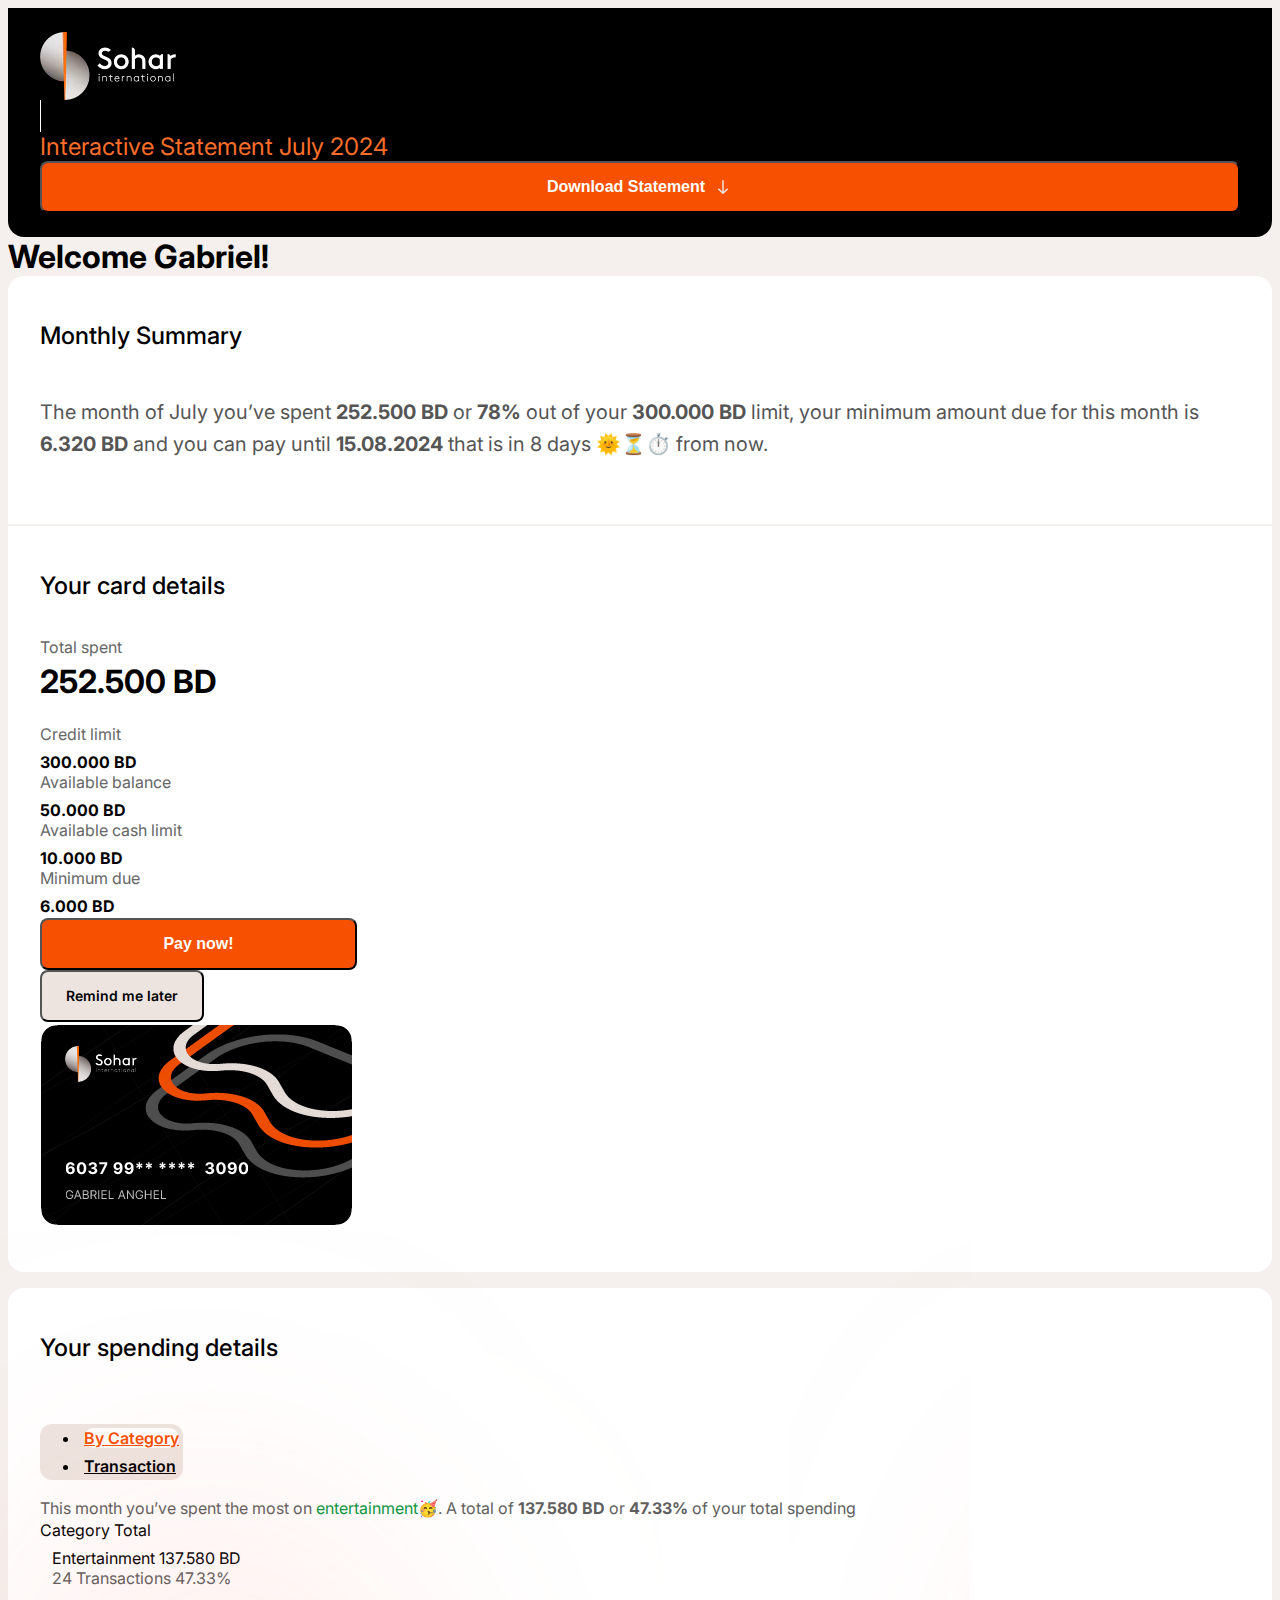
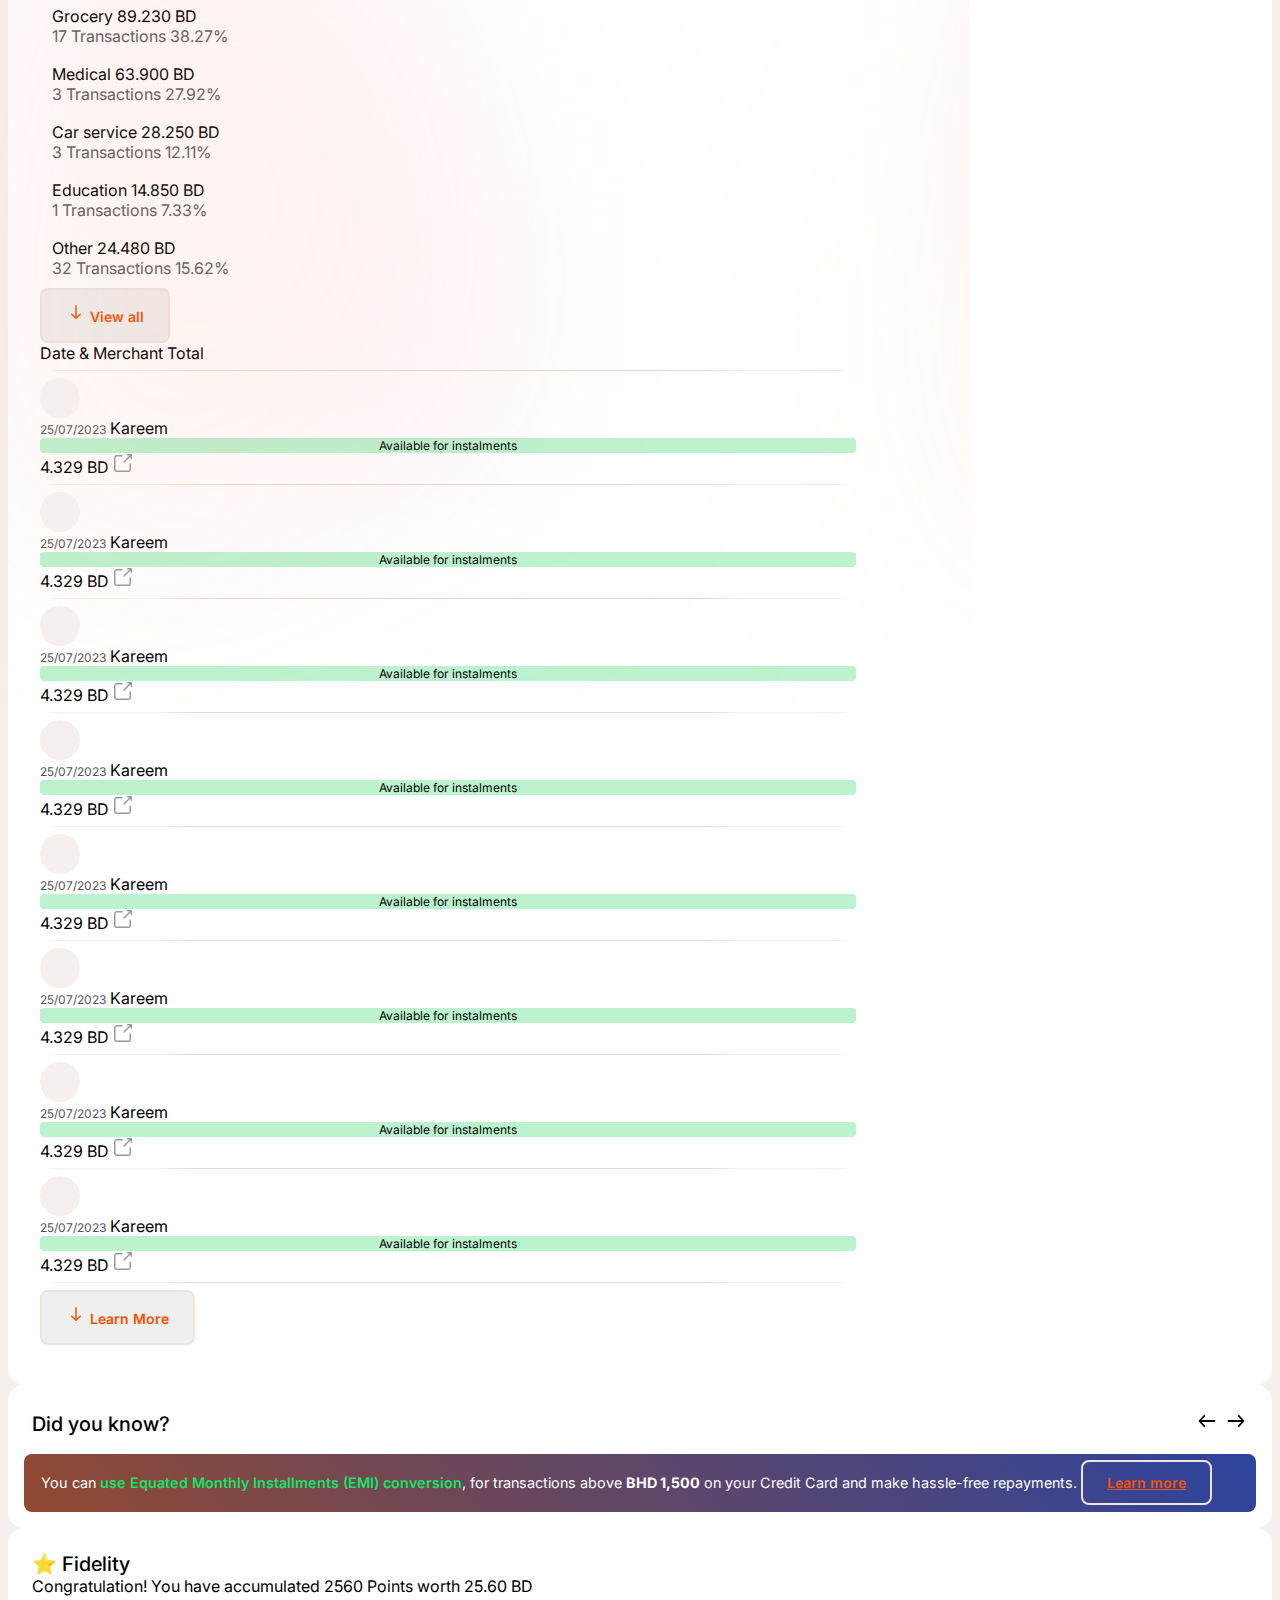
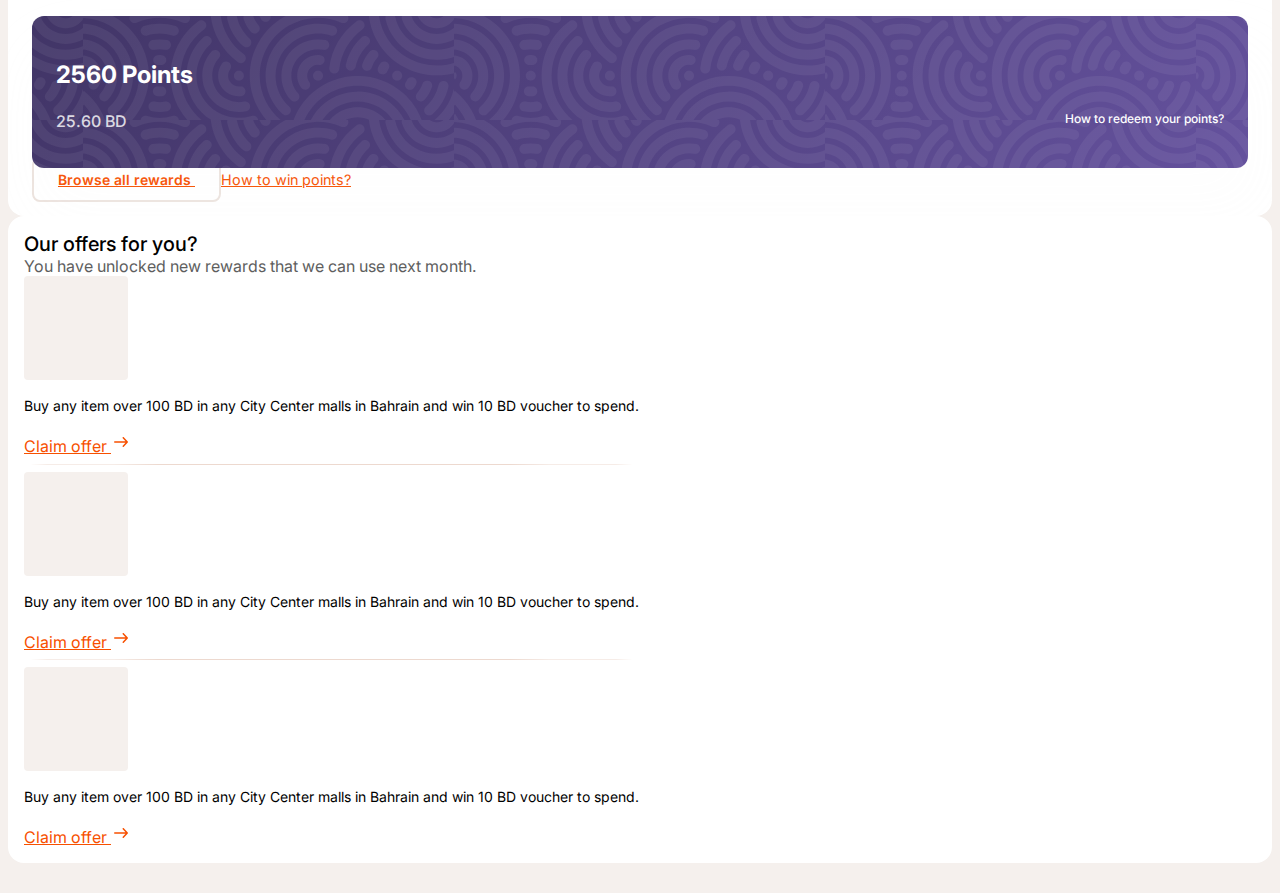
==== commit 81d1dffb: "make it fully responsive" ====
--- a/index.html
+++ b/index.html
@@ -41,8 +41,8 @@
                 </div>
             </div>
         </div>
-        <div class="row px-3 position-relative z-1">
-            <div class="col-md-8 px-0">
+        <div class="row gap-3 gap-lg-0 px-0 px-lg-3 position-relative z-1">
+            <div class="col-12 col-lg-8 px-2 px-sm-0">
                 <div class="main-card">
                     <div class="card-heading">
                         Monthly Summary
@@ -57,11 +57,11 @@
                 </div>
                 <div class="card card-details">
                     <div class="container">
+                        <div class="card-heading">
+                            Your card details
+                        </div>
                         <div class="row ">
-                            <div class="col-md-7">
-                                <div class="card-heading">
-                                    Your card details
-                                </div>
+                            <div class="order-1 order-lg-0  col-12 col-lg-7 ">
                                 <div class="card-text"><span class="txtNormal">Total spent</span><br>
                                     <span class="spentText">252.500 BD</span>
                                 </div>
@@ -90,7 +90,7 @@
                                             <span class="txtAmount">6.000 BD</span>
                                         </div>
                                     </div>
-                                    <div class="col-md-6">
+                                    <div class="col-md-6 mb-3 mb-md-0">
                                         <button class="btn primaryBtn">Pay now!</button>
                                     </div>
                                     <div class="col-md-6">
@@ -99,7 +99,7 @@
                                 </div>
                             </div>
 
-                            <div class="col-md-5 align-self-center ">
+                            <div class=" order-0 order-lg-1  col-12 col-lg-5 align-self-center ">
                                 <div>
                                     <img class="img-fluid rounded " src="./assets/logo1.png">
                                 </div>
@@ -448,7 +448,7 @@
 
                 </div>
             </div>
-            <div class="col-md-4 ps-3 pe-0">
+            <div class="col-12 col-lg-4 px-2 px-sm-0 ps-lg-3 ">
                 <div class="row">
                     <div class="col-md-12 mb-3">
                         <div class="main-information">
--- a/css/main.css
+++ b/css/main.css
@@ -23,6 +23,12 @@
     z-index: 0;
 }
 
+@media (max-width: 1200px) { 
+    .main-body::before{
+        display: none;
+    }
+ }
+
 
 .page-heading {
     color: rgba(0, 0, 0, 1);
@@ -410,6 +416,7 @@
     width: 100%;
     height: 100%;
     background: url('../assets/background-card.svg');
+    background-position: top center;
     z-index: 0;
 }
 
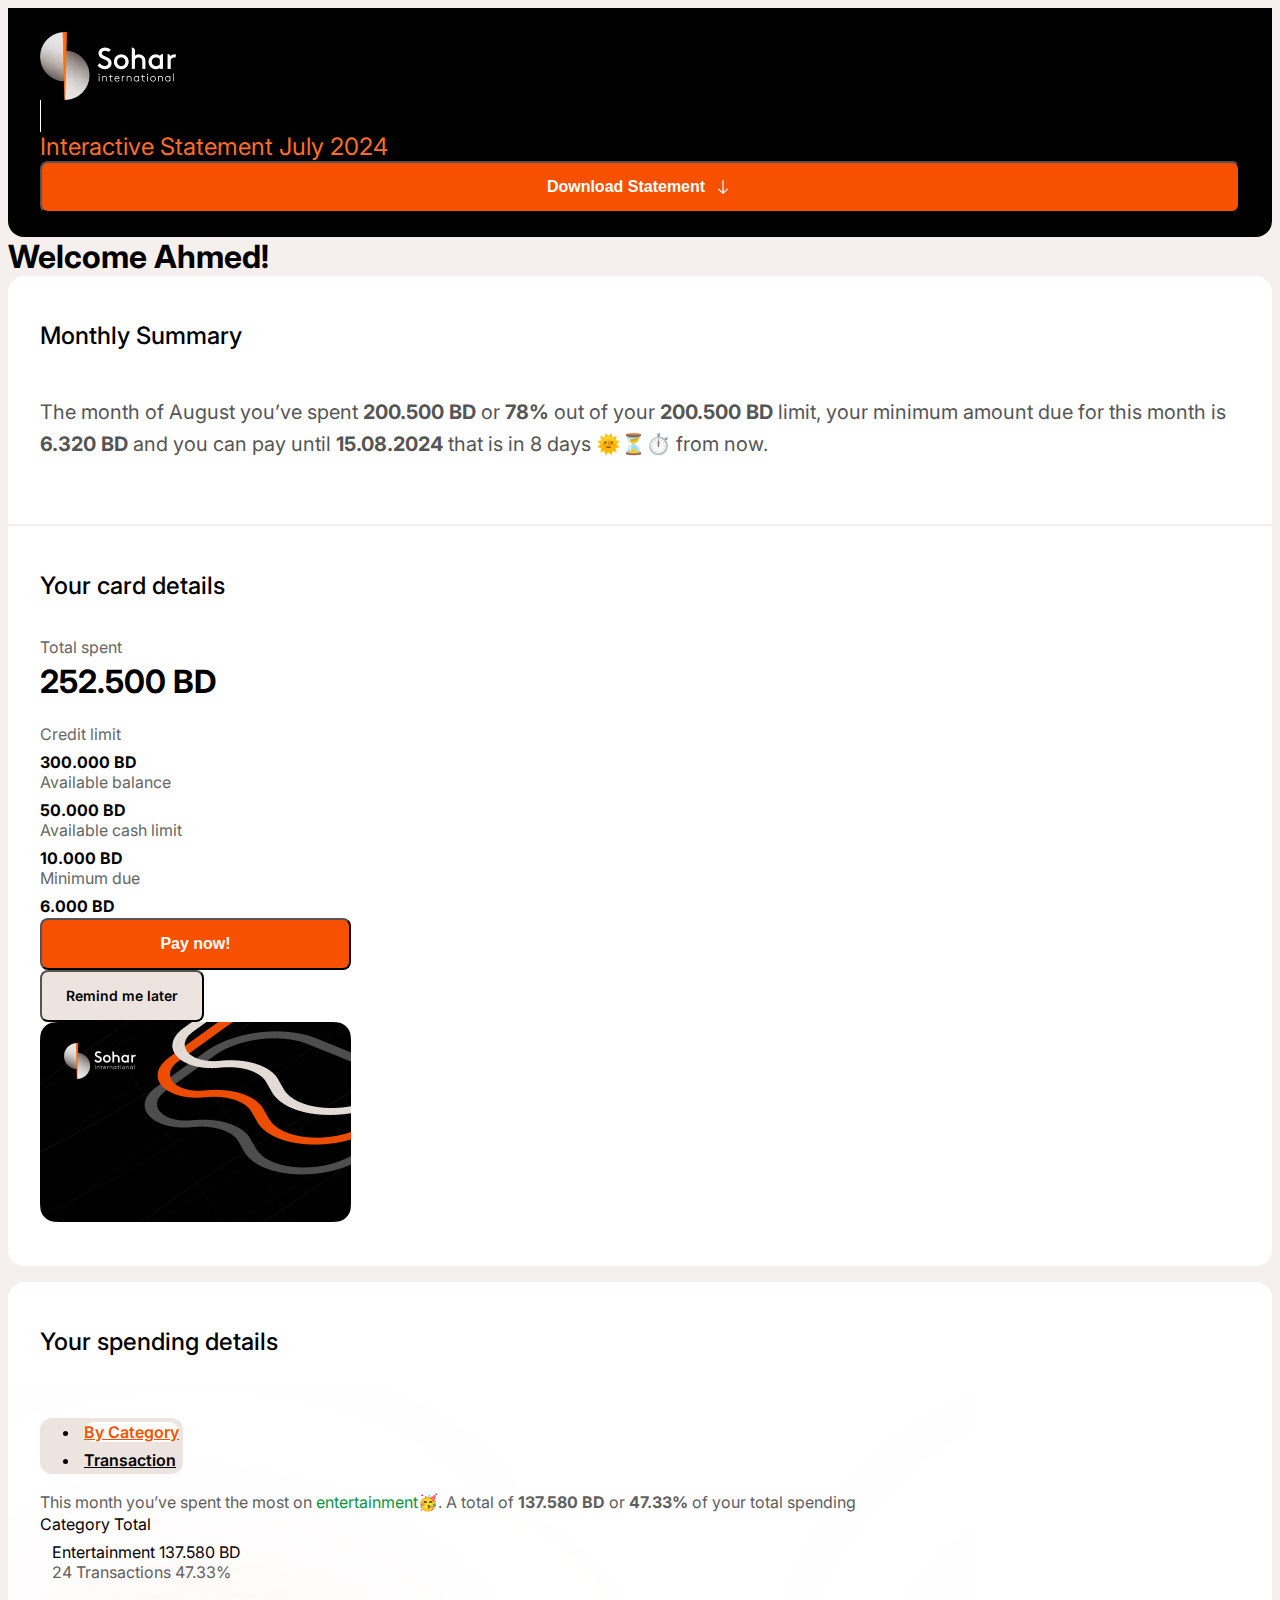
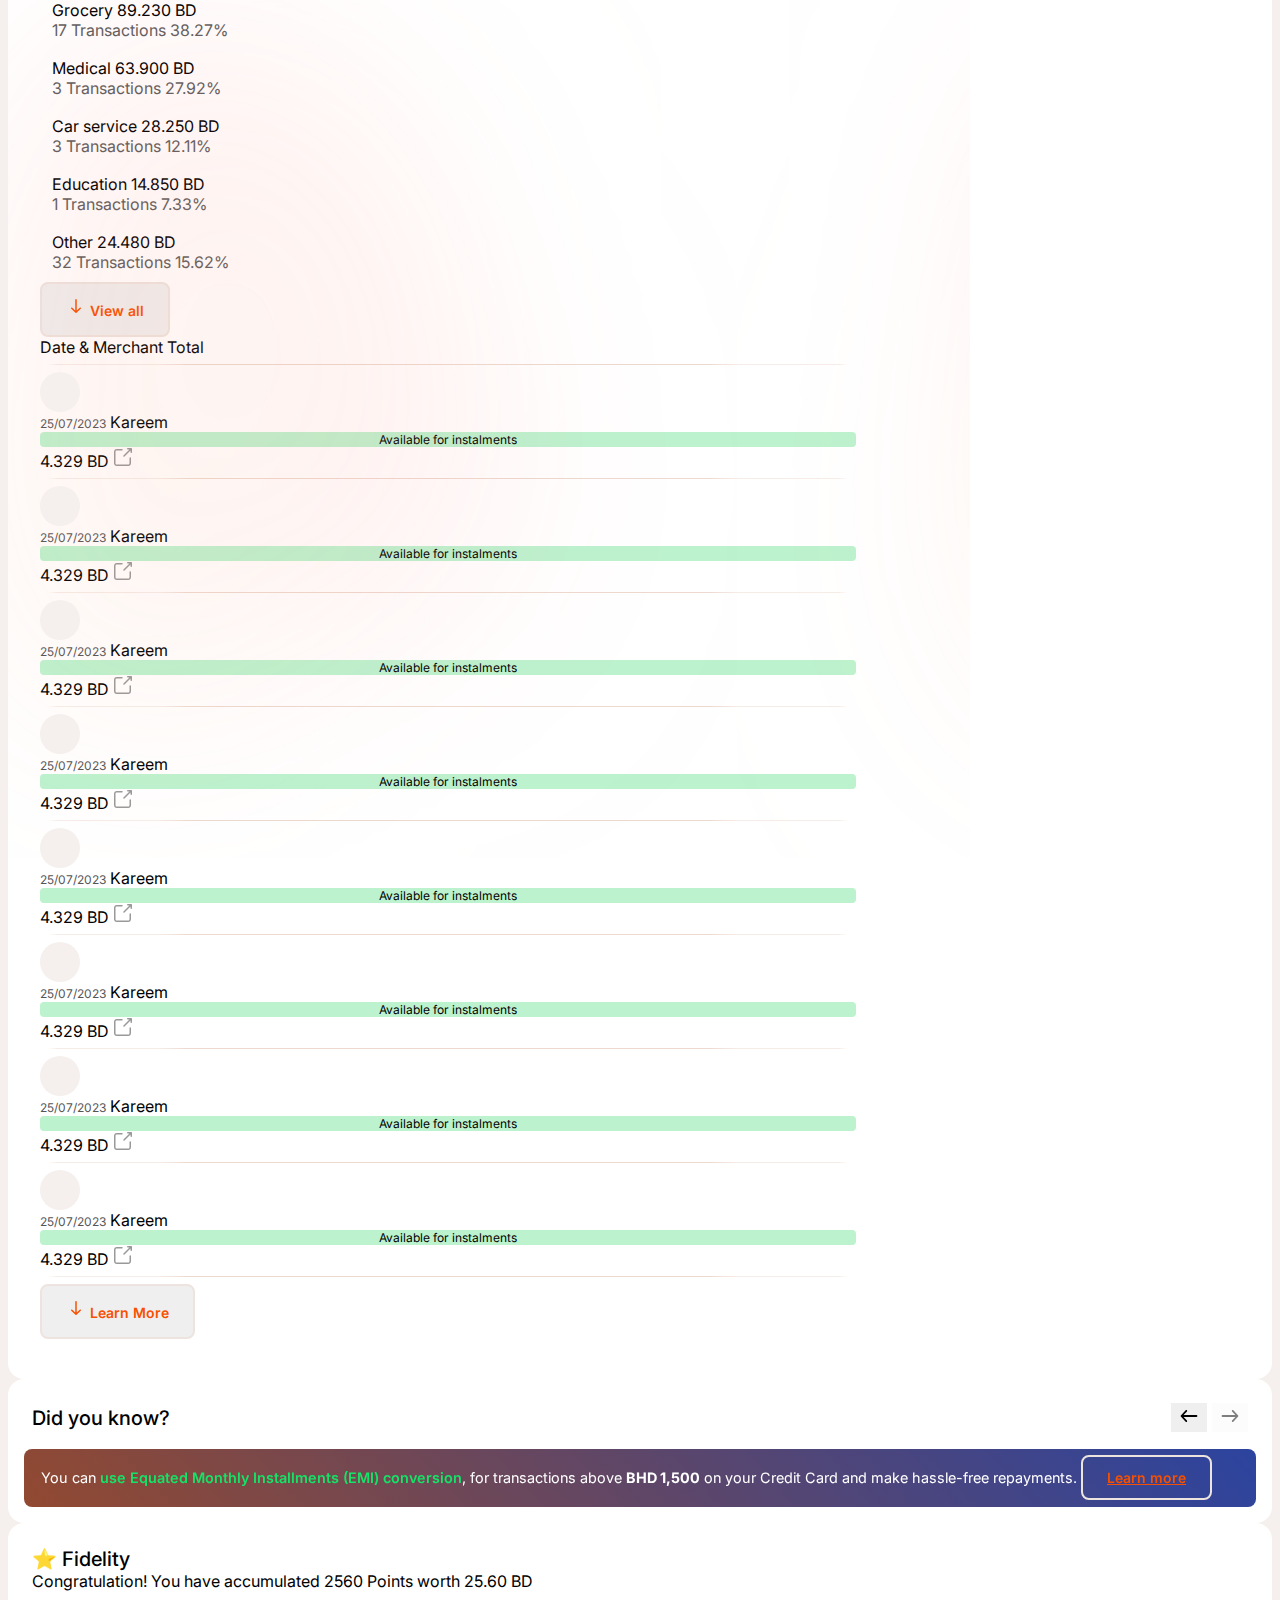
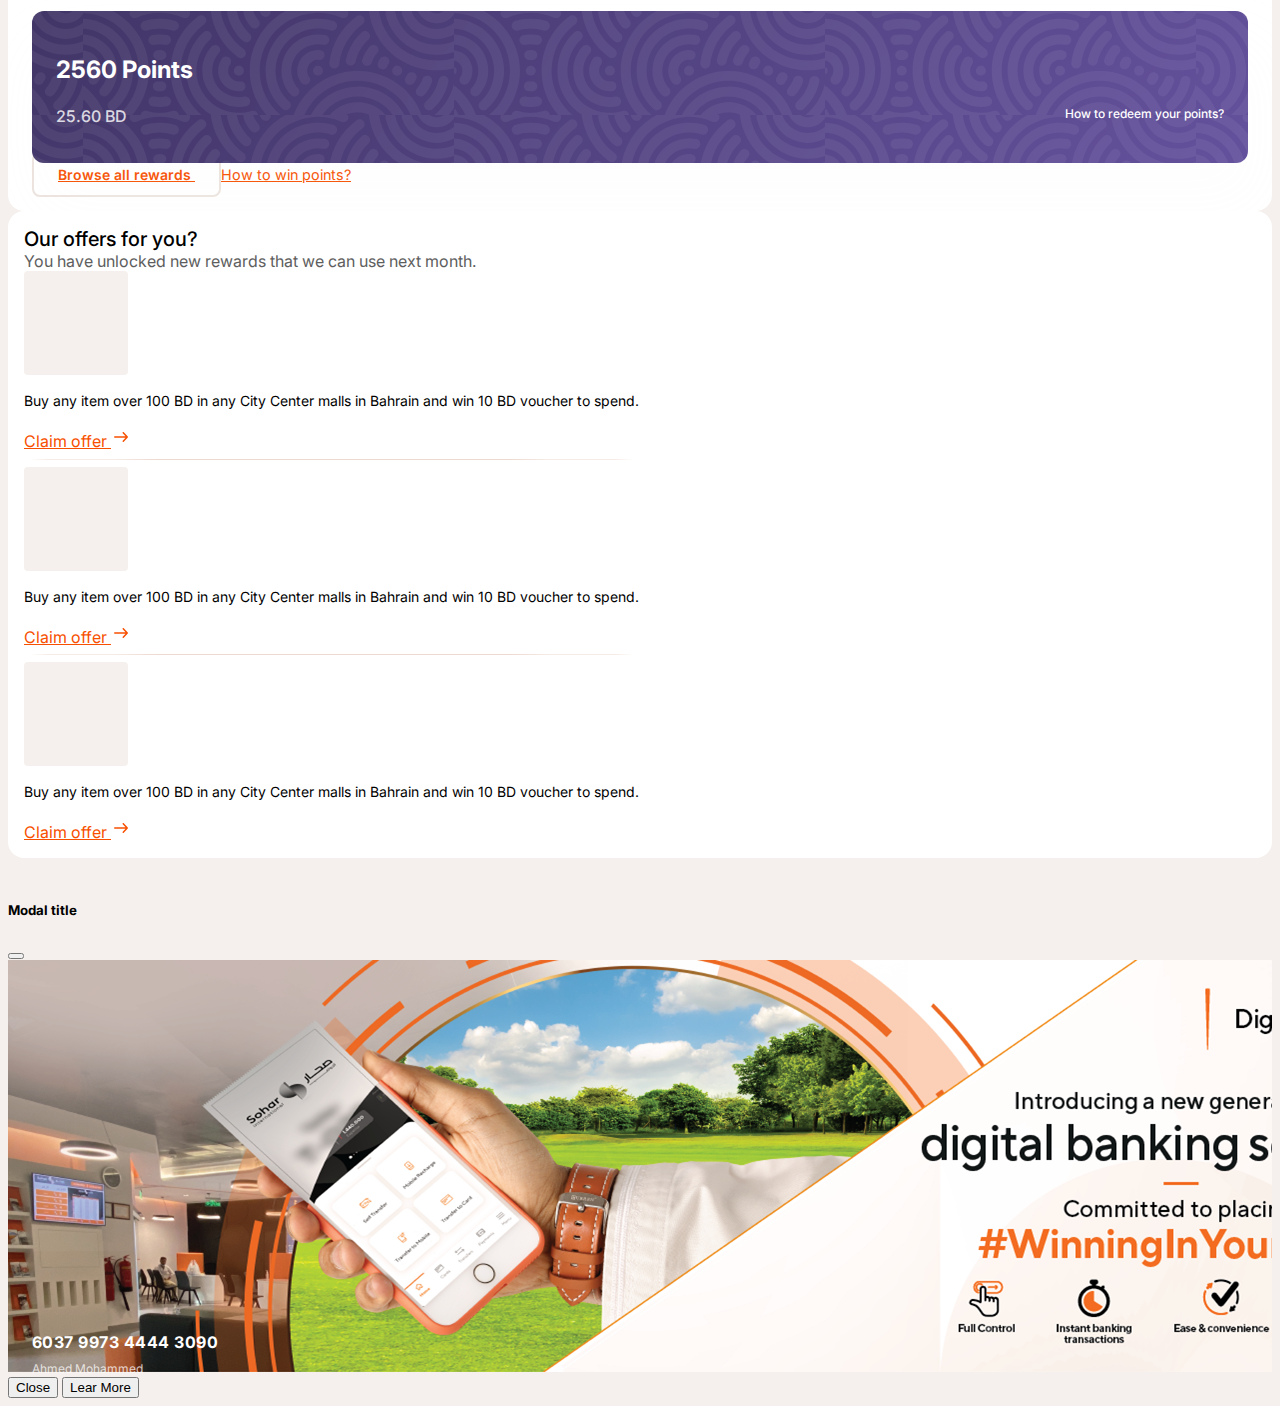
==== commit 2281b26c: "before edit" ====
--- a/index.html
+++ b/index.html
@@ -10,6 +10,7 @@
     <link rel="stylesheet"
         href="https://fonts.googleapis.com/css2?family=Inter:wght@100;200;300;400;500;600;700;800;900&amp;display=swap"
         data-tag="font" />
+    <link rel="stylesheet" href="https://cdn.jsdelivr.net/npm/swiper@10/swiper-bundle.min.css" />
     <link rel="stylesheet" href="./css/main.css" />
 
 </head>
@@ -17,27 +18,30 @@
 <body>
     <div class="main-body container">
         <div class="d-flex gap-3 justify-content-between align-items-center flex-wrap header">
-            <div class="d-flex gap-4 align-items-center" >
-                    <div class="main-logo">
-                        <img src="./assets/logo.png" alt="sohar">
-                    </div>
-                    <div class="horizontal-divider"></div>
+            <div class="d-flex flex-wrap gap-4 align-items-center">
+                <div class="main-logo">
+                    <img src="./assets/logo.png" alt="sohar">
+                </div>
+                <div class="horizontal-divider"></div>
 
                 <div class=" header-heading-text">
                     <span>Interactive Statement</span> <span>July 2024</span>
                 </div>
             </div>
             <div class="">
-                <button class="btn primaryBtn">Download Statement <svg width="20" height="20" viewBox="0 0 20 20" fill="none" xmlns="http://www.w3.org/2000/svg">
-                    <path fill-rule="evenodd" clip-rule="evenodd" d="M10 3C10.4142 3 10.75 3.33579 10.75 3.75V14.5142L13.736 11.7038C14.0376 11.42 14.5123 11.4343 14.7962 11.736C15.08 12.0376 15.0657 12.5123 14.764 12.7962L10.514 16.7962C10.2252 17.068 9.77477 17.068 9.48598 16.7962L5.23598 12.7962C4.93435 12.5123 4.91996 12.0376 5.20385 11.736C5.48774 11.4343 5.9624 11.42 6.26403 11.7038L9.25 14.5142V3.75C9.25 3.33579 9.58579 3 10 3Z" fill="#EDE4DF"/>
+                <button class="btn primaryBtn">Download Statement <svg width="20" height="20" viewBox="0 0 20 20"
+                        fill="none" xmlns="http://www.w3.org/2000/svg">
+                        <path fill-rule="evenodd" clip-rule="evenodd"
+                            d="M10 3C10.4142 3 10.75 3.33579 10.75 3.75V14.5142L13.736 11.7038C14.0376 11.42 14.5123 11.4343 14.7962 11.736C15.08 12.0376 15.0657 12.5123 14.764 12.7962L10.514 16.7962C10.2252 17.068 9.77477 17.068 9.48598 16.7962L5.23598 12.7962C4.93435 12.5123 4.91996 12.0376 5.20385 11.736C5.48774 11.4343 5.9624 11.42 6.26403 11.7038L9.25 14.5142V3.75C9.25 3.33579 9.58579 3 10 3Z"
+                            fill="#EDE4DF" />
                     </svg>
-                    </button>
+                </button>
             </div>
         </div>
         <div class="row py-4">
             <div class="col-md-12">
                 <div class="page-heading">
-                    <span>Welcome Gabriel!</span>
+                    <span>Welcome <span class="client-name" id="client-name">Gabriel</span>!</span>
                 </div>
             </div>
         </div>
@@ -47,9 +51,10 @@
                     <div class="card-heading">
                         Monthly Summary
                     </div>
-                    <div class="card-text ">The month of July you’ve spent <strong>252.500 BD</strong> or
+                    <div class="card-text ">The month of <span id="month"></span> you’ve spent <strong><span
+                                id="BD"></span> BD</strong> or
                         <strong>78%</strong> out of
-                        your <strong>300.000 BD</strong>
+                        your <strong><span id="total-BD"></span> BD</strong>
                         limit, your minimum amount due for this month is
                         <strong>6.320 BD</strong> and you can pay until <strong>15.08.2024</strong> that is in 8 days
                         🌞⏳⏱️ from now.
@@ -100,8 +105,12 @@
                             </div>
 
                             <div class=" order-0 order-lg-1  col-12 col-lg-5 align-self-center ">
-                                <div>
-                                    <img class="img-fluid rounded " src="./assets/logo1.png">
+                                <div class="position-relative">
+                                    <img class="img-fluid rounded " src="./assets/creditCard.png">
+                                    <div class="credit-card-details">
+                                        <span id="credit-card-number" class="text-white credit-card-number"></span>
+                                        <span id="credit-card-name" class="text-white credit-card-name"></span>
+                                    </div>
                                 </div>
                             </div>
                         </div>
@@ -127,17 +136,19 @@
                             <div class="tab-pane fade show active" id="ex1-tabs-1" role="tabpanel"
                                 aria-labelledby="ex1-tab-1">
                                 <div class="category-most-spent">
-                                    This month you’ve spent the most on <span class="light-green" >entertainment</span>🥳.
-                                     A total of <strong>137.580 BD</strong> or <strong>47.33%</strong> of your total spending
-                                </div>
-                                <div class="d-flex justify-content-between align-items-center mt-3" >
-                                    <span class="fw-bold" >Category</span>
-                                    <span class="fw-bold" >Total</span>
+                                    This month you’ve spent the most on <span
+                                        class="light-green">entertainment</span>🥳.
+                                    A total of <strong>137.580 BD</strong> or <strong>47.33%</strong> of your total
+                                    spending
+                                </div>
+                                <div class="d-flex justify-content-between align-items-center mt-3">
+                                    <span class="fw-bold">Category</span>
+                                    <span class="fw-bold">Total</span>
                                 </div>
                                 <div class="container tab-content px-0" id="by-category">
                                     <div class="progress w-100 position-relative d-flex align-items-center">
-                                        <div class="z-1 progress-content w-100" >
-                                            <div class="d-flex justify-content-between progress-title" >
+                                        <div class="z-1 progress-content w-100">
+                                            <div class="d-flex justify-content-between progress-title">
                                                 <span>Entertainment</span>
                                                 <span>137.580 BD</span>
                                             </div>
@@ -146,14 +157,15 @@
                                                 <span>47.33%</span>
                                             </div>
                                         </div>
-                                        <div class="progress-bar z-0 position-absolute top-0 left-0 h-100 bg-progress-subtle-green" role="progressbar" style="width: 47.33%"
-                                            aria-valuenow="25" aria-valuemin="0" aria-valuemax="100">
+                                        <div class="progress-bar z-0 position-absolute top-0 left-0 h-100 bg-progress-subtle-green"
+                                            role="progressbar" style="width: 47.33%" aria-valuenow="25"
+                                            aria-valuemin="0" aria-valuemax="100">
                                         </div>
                                     </div>
 
                                     <div class="progress w-100 position-relative d-flex align-items-center">
-                                        <div class="z-1 progress-content w-100" >
-                                            <div class="d-flex justify-content-between progress-title" >
+                                        <div class="z-1 progress-content w-100">
+                                            <div class="d-flex justify-content-between progress-title">
                                                 <span>Grocery</span>
                                                 <span>89.230 BD</span>
                                             </div>
@@ -162,14 +174,15 @@
                                                 <span>38.27%</span>
                                             </div>
                                         </div>
-                                        <div class="progress-bar z-0 position-absolute top-0 left-0 h-100 bg-progress-subtle-cyan" role="progressbar" style="width: 38.27%"
-                                            aria-valuenow="25" aria-valuemin="0" aria-valuemax="100">
+                                        <div class="progress-bar z-0 position-absolute top-0 left-0 h-100 bg-progress-subtle-cyan"
+                                            role="progressbar" style="width: 38.27%" aria-valuenow="25"
+                                            aria-valuemin="0" aria-valuemax="100">
                                         </div>
                                     </div>
 
                                     <div class="progress w-100 position-relative d-flex align-items-center">
-                                        <div class="z-1 progress-content w-100" >
-                                            <div class="d-flex justify-content-between progress-title" >
+                                        <div class="z-1 progress-content w-100">
+                                            <div class="d-flex justify-content-between progress-title">
                                                 <span>Medical</span>
                                                 <span>63.900 BD</span>
                                             </div>
@@ -178,14 +191,15 @@
                                                 <span>27.92%</span>
                                             </div>
                                         </div>
-                                        <div class="progress-bar z-0 position-absolute top-0 left-0 h-100 bg-progress-subtle-orange" role="progressbar" style="width: 27.92%"
-                                            aria-valuenow="25" aria-valuemin="0" aria-valuemax="100">
+                                        <div class="progress-bar z-0 position-absolute top-0 left-0 h-100 bg-progress-subtle-orange"
+                                            role="progressbar" style="width: 27.92%" aria-valuenow="25"
+                                            aria-valuemin="0" aria-valuemax="100">
                                         </div>
                                     </div>
 
                                     <div class="progress w-100 position-relative d-flex align-items-center">
-                                        <div class="z-1 progress-content w-100" >
-                                            <div class="d-flex justify-content-between progress-title" >
+                                        <div class="z-1 progress-content w-100">
+                                            <div class="d-flex justify-content-between progress-title">
                                                 <span>Car service</span>
                                                 <span>28.250 BD</span>
                                             </div>
@@ -194,14 +208,15 @@
                                                 <span>12.11%</span>
                                             </div>
                                         </div>
-                                        <div class="progress-bar z-0 position-absolute top-0 left-0 h-100 bg-progress-subtle-grape" role="progressbar" style="width: 12.11%"
-                                            aria-valuenow="25" aria-valuemin="0" aria-valuemax="100">
+                                        <div class="progress-bar z-0 position-absolute top-0 left-0 h-100 bg-progress-subtle-grape"
+                                            role="progressbar" style="width: 12.11%" aria-valuenow="25"
+                                            aria-valuemin="0" aria-valuemax="100">
                                         </div>
                                     </div>
 
                                     <div class="progress w-100 position-relative d-flex align-items-center">
-                                        <div class="z-1 progress-content w-100" >
-                                            <div class="d-flex justify-content-between progress-title" >
+                                        <div class="z-1 progress-content w-100">
+                                            <div class="d-flex justify-content-between progress-title">
                                                 <span>Education</span>
                                                 <span>14.850 BD</span>
                                             </div>
@@ -210,14 +225,15 @@
                                                 <span>7.33%</span>
                                             </div>
                                         </div>
-                                        <div class="progress-bar z-0 position-absolute top-0 left-0 h-100 bg-progress-subtle-blue" role="progressbar" style="width: 7.33%"
-                                            aria-valuenow="25" aria-valuemin="0" aria-valuemax="100">
+                                        <div class="progress-bar z-0 position-absolute top-0 left-0 h-100 bg-progress-subtle-blue"
+                                            role="progressbar" style="width: 7.33%" aria-valuenow="25" aria-valuemin="0"
+                                            aria-valuemax="100">
                                         </div>
                                     </div>
 
                                     <div class="progress w-100 position-relative d-flex align-items-center">
-                                        <div class="z-1 progress-content w-100" >
-                                            <div class="d-flex justify-content-between progress-title" >
+                                        <div class="z-1 progress-content w-100">
+                                            <div class="d-flex justify-content-between progress-title">
                                                 <span>Other</span>
                                                 <span>24.480 BD</span>
                                             </div>
@@ -226,14 +242,18 @@
                                                 <span>15.62%</span>
                                             </div>
                                         </div>
-                                        <div class="progress-bar z-0 position-absolute top-0 left-0 h-100 bg-progress-subtle-coral" role="progressbar" style="width: 15.62%"
-                                            aria-valuenow="25" aria-valuemin="0" aria-valuemax="100">
-                                        </div>
-                                    </div>
-                                    
+                                        <div class="progress-bar z-0 position-absolute top-0 left-0 h-100 bg-progress-subtle-coral"
+                                            role="progressbar" style="width: 15.62%" aria-valuenow="25"
+                                            aria-valuemin="0" aria-valuemax="100">
+                                        </div>
+                                    </div>
+
                                     <button class="btn secondary-btn py-2 px-3 mt-3">
-                                        <svg class="me-2" width="20" height="20" viewBox="0 0 20 20" fill="none" xmlns="http://www.w3.org/2000/svg">
-                                            <path fill-rule="evenodd" clip-rule="evenodd" d="M10 3C10.4142 3 10.75 3.33579 10.75 3.75V14.5142L13.736 11.7038C14.0376 11.42 14.5123 11.4343 14.7962 11.736C15.08 12.0376 15.0657 12.5123 14.764 12.7962L10.514 16.7962C10.2252 17.068 9.77477 17.068 9.48598 16.7962L5.23598 12.7962C4.93435 12.5123 4.91996 12.0376 5.20385 11.736C5.48774 11.4343 5.9624 11.42 6.26403 11.7038L9.25 14.5142V3.75C9.25 3.33579 9.58579 3 10 3Z" fill="#F75000"/>
+                                        <svg class="me-2" width="20" height="20" viewBox="0 0 20 20" fill="none"
+                                            xmlns="http://www.w3.org/2000/svg">
+                                            <path fill-rule="evenodd" clip-rule="evenodd"
+                                                d="M10 3C10.4142 3 10.75 3.33579 10.75 3.75V14.5142L13.736 11.7038C14.0376 11.42 14.5123 11.4343 14.7962 11.736C15.08 12.0376 15.0657 12.5123 14.764 12.7962L10.514 16.7962C10.2252 17.068 9.77477 17.068 9.48598 16.7962L5.23598 12.7962C4.93435 12.5123 4.91996 12.0376 5.20385 11.736C5.48774 11.4343 5.9624 11.42 6.26403 11.7038L9.25 14.5142V3.75C9.25 3.33579 9.58579 3 10 3Z"
+                                                fill="#F75000" />
                                         </svg>
                                         View all
                                     </button>
@@ -241,190 +261,214 @@
                             </div>
                             <div class="tab-pane fade" id="ex1-tabs-2" role="tabpanel" aria-labelledby="ex1-tab-2">
                                 <div class="container tab-content" id="transactions">
-                                    <div class="d-flex justify-content-between align-items-center mt-3" >
-                                        <span class="fw-bold" >Date & Merchant</span>
-                                        <span class="fw-bold" >Total</span>
-                                    </div>
-
-                                    <div class="vertical-divider"></div>
-                                    <div class="d-flex justify-content-between align-items-center" >
-                                        <div class="d-flex gap-3" >
-                                            <div class="RoundedImageBox" >
-                                            </div>
-                                            <div class="d-flex flex-column" >
-                                                <span class="transaction-date" >25/07/2023</span>
+                                    <div class="d-flex justify-content-between align-items-center mt-3">
+                                        <span class="fw-bold">Date & Merchant</span>
+                                        <span class="fw-bold">Total</span>
+                                    </div>
+
+                                    <div class="vertical-divider"></div>
+                                    <div class="d-flex justify-content-between align-items-center">
+                                        <div class="d-flex gap-3">
+                                            <div class="RoundedImageBox">
+                                            </div>
+                                            <div class="d-flex flex-column">
+                                                <span class="transaction-date">25/07/2023</span>
                                                 <span>Kareem</span>
                                             </div>
                                         </div>
-                                        <div class="d-flex gap-3 " >
+                                        <div class="d-flex gap-3 ">
                                             <span class="transaction-badge ">
                                                 Available for instalments
                                             </span>
                                             <span>4.329 BD</span>
                                             <a href="">
-                                                <svg width="20" height="20" viewBox="0 0 20 20" fill="none" xmlns="http://www.w3.org/2000/svg">
-                                                    <path fill-rule="evenodd" clip-rule="evenodd" d="M14 1.75C14 1.33579 14.3358 1 14.75 1H18.25C18.6642 1 19 1.33579 19 1.75V5.25C19 5.66421 18.6642 6 18.25 6C17.8358 6 17.5 5.66421 17.5 5.25V3.56066L11.5303 9.53033C11.2374 9.82322 10.7626 9.82322 10.4697 9.53033C10.1768 9.23744 10.1768 8.76256 10.4697 8.46967L16.4393 2.5H14.75C14.3358 2.5 14 2.16421 14 1.75ZM1 4.75C1 3.23122 2.23122 2 3.75 2H9C9.41421 2 9.75 2.33579 9.75 2.75C9.75 3.16421 9.41421 3.5 9 3.5H3.75C3.05964 3.5 2.5 4.05964 2.5 4.75V16.25C2.5 16.9404 3.05964 17.5 3.75 17.5H15.25C15.9404 17.5 16.5 16.9404 16.5 16.25V11C16.5 10.5858 16.8358 10.25 17.25 10.25C17.6642 10.25 18 10.5858 18 11V16.25C18 17.7688 16.7688 19 15.25 19H3.75C2.23122 19 1 17.7688 1 16.25V4.75Z" fill="#999999"/>
+                                                <svg width="20" height="20" viewBox="0 0 20 20" fill="none"
+                                                    xmlns="http://www.w3.org/2000/svg">
+                                                    <path fill-rule="evenodd" clip-rule="evenodd"
+                                                        d="M14 1.75C14 1.33579 14.3358 1 14.75 1H18.25C18.6642 1 19 1.33579 19 1.75V5.25C19 5.66421 18.6642 6 18.25 6C17.8358 6 17.5 5.66421 17.5 5.25V3.56066L11.5303 9.53033C11.2374 9.82322 10.7626 9.82322 10.4697 9.53033C10.1768 9.23744 10.1768 8.76256 10.4697 8.46967L16.4393 2.5H14.75C14.3358 2.5 14 2.16421 14 1.75ZM1 4.75C1 3.23122 2.23122 2 3.75 2H9C9.41421 2 9.75 2.33579 9.75 2.75C9.75 3.16421 9.41421 3.5 9 3.5H3.75C3.05964 3.5 2.5 4.05964 2.5 4.75V16.25C2.5 16.9404 3.05964 17.5 3.75 17.5H15.25C15.9404 17.5 16.5 16.9404 16.5 16.25V11C16.5 10.5858 16.8358 10.25 17.25 10.25C17.6642 10.25 18 10.5858 18 11V16.25C18 17.7688 16.7688 19 15.25 19H3.75C2.23122 19 1 17.7688 1 16.25V4.75Z"
+                                                        fill="#999999" />
                                                 </svg>
                                             </a>
                                         </div>
                                     </div>
 
                                     <div class="vertical-divider"></div>
-                                    <div class="d-flex justify-content-between align-items-center" >
-                                        <div class="d-flex gap-3" >
-                                            <div class="RoundedImageBox" >
-                                            </div>
-                                            <div class="d-flex flex-column" >
-                                                <span class="transaction-date" >25/07/2023</span>
+                                    <div class="d-flex justify-content-between align-items-center">
+                                        <div class="d-flex gap-3">
+                                            <div class="RoundedImageBox">
+                                            </div>
+                                            <div class="d-flex flex-column">
+                                                <span class="transaction-date">25/07/2023</span>
                                                 <span>Kareem</span>
                                             </div>
                                         </div>
-                                        <div class="d-flex gap-3 " >
+                                        <div class="d-flex gap-3 ">
                                             <span class="transaction-badge d-none">
                                                 Available for instalments
                                             </span>
                                             <span>4.329 BD</span>
                                             <a>
-                                                <svg width="20" height="20" viewBox="0 0 20 20" fill="none" xmlns="http://www.w3.org/2000/svg">
-                                                    <path fill-rule="evenodd" clip-rule="evenodd" d="M14 1.75C14 1.33579 14.3358 1 14.75 1H18.25C18.6642 1 19 1.33579 19 1.75V5.25C19 5.66421 18.6642 6 18.25 6C17.8358 6 17.5 5.66421 17.5 5.25V3.56066L11.5303 9.53033C11.2374 9.82322 10.7626 9.82322 10.4697 9.53033C10.1768 9.23744 10.1768 8.76256 10.4697 8.46967L16.4393 2.5H14.75C14.3358 2.5 14 2.16421 14 1.75ZM1 4.75C1 3.23122 2.23122 2 3.75 2H9C9.41421 2 9.75 2.33579 9.75 2.75C9.75 3.16421 9.41421 3.5 9 3.5H3.75C3.05964 3.5 2.5 4.05964 2.5 4.75V16.25C2.5 16.9404 3.05964 17.5 3.75 17.5H15.25C15.9404 17.5 16.5 16.9404 16.5 16.25V11C16.5 10.5858 16.8358 10.25 17.25 10.25C17.6642 10.25 18 10.5858 18 11V16.25C18 17.7688 16.7688 19 15.25 19H3.75C2.23122 19 1 17.7688 1 16.25V4.75Z" fill="#999999"/>
+                                                <svg width="20" height="20" viewBox="0 0 20 20" fill="none"
+                                                    xmlns="http://www.w3.org/2000/svg">
+                                                    <path fill-rule="evenodd" clip-rule="evenodd"
+                                                        d="M14 1.75C14 1.33579 14.3358 1 14.75 1H18.25C18.6642 1 19 1.33579 19 1.75V5.25C19 5.66421 18.6642 6 18.25 6C17.8358 6 17.5 5.66421 17.5 5.25V3.56066L11.5303 9.53033C11.2374 9.82322 10.7626 9.82322 10.4697 9.53033C10.1768 9.23744 10.1768 8.76256 10.4697 8.46967L16.4393 2.5H14.75C14.3358 2.5 14 2.16421 14 1.75ZM1 4.75C1 3.23122 2.23122 2 3.75 2H9C9.41421 2 9.75 2.33579 9.75 2.75C9.75 3.16421 9.41421 3.5 9 3.5H3.75C3.05964 3.5 2.5 4.05964 2.5 4.75V16.25C2.5 16.9404 3.05964 17.5 3.75 17.5H15.25C15.9404 17.5 16.5 16.9404 16.5 16.25V11C16.5 10.5858 16.8358 10.25 17.25 10.25C17.6642 10.25 18 10.5858 18 11V16.25C18 17.7688 16.7688 19 15.25 19H3.75C2.23122 19 1 17.7688 1 16.25V4.75Z"
+                                                        fill="#999999" />
                                                 </svg>
                                             </a>
                                         </div>
                                     </div>
 
                                     <div class="vertical-divider"></div>
-                                    <div class="d-flex justify-content-between align-items-center" >
-                                        <div class="d-flex gap-3" >
-                                            <div class="RoundedImageBox" >
-                                            </div>
-                                            <div class="d-flex flex-column" >
-                                                <span class="transaction-date" >25/07/2023</span>
+                                    <div class="d-flex justify-content-between align-items-center">
+                                        <div class="d-flex gap-3">
+                                            <div class="RoundedImageBox">
+                                            </div>
+                                            <div class="d-flex flex-column">
+                                                <span class="transaction-date">25/07/2023</span>
                                                 <span>Kareem</span>
                                             </div>
                                         </div>
-                                        <div class="d-flex gap-3 " >
+                                        <div class="d-flex gap-3 ">
                                             <span class="transaction-badge d-none">
                                                 Available for instalments
                                             </span>
                                             <span>4.329 BD</span>
                                             <a href="">
-                                                <svg width="20" height="20" viewBox="0 0 20 20" fill="none" xmlns="http://www.w3.org/2000/svg">
-                                                    <path fill-rule="evenodd" clip-rule="evenodd" d="M14 1.75C14 1.33579 14.3358 1 14.75 1H18.25C18.6642 1 19 1.33579 19 1.75V5.25C19 5.66421 18.6642 6 18.25 6C17.8358 6 17.5 5.66421 17.5 5.25V3.56066L11.5303 9.53033C11.2374 9.82322 10.7626 9.82322 10.4697 9.53033C10.1768 9.23744 10.1768 8.76256 10.4697 8.46967L16.4393 2.5H14.75C14.3358 2.5 14 2.16421 14 1.75ZM1 4.75C1 3.23122 2.23122 2 3.75 2H9C9.41421 2 9.75 2.33579 9.75 2.75C9.75 3.16421 9.41421 3.5 9 3.5H3.75C3.05964 3.5 2.5 4.05964 2.5 4.75V16.25C2.5 16.9404 3.05964 17.5 3.75 17.5H15.25C15.9404 17.5 16.5 16.9404 16.5 16.25V11C16.5 10.5858 16.8358 10.25 17.25 10.25C17.6642 10.25 18 10.5858 18 11V16.25C18 17.7688 16.7688 19 15.25 19H3.75C2.23122 19 1 17.7688 1 16.25V4.75Z" fill="#999999"/>
+                                                <svg width="20" height="20" viewBox="0 0 20 20" fill="none"
+                                                    xmlns="http://www.w3.org/2000/svg">
+                                                    <path fill-rule="evenodd" clip-rule="evenodd"
+                                                        d="M14 1.75C14 1.33579 14.3358 1 14.75 1H18.25C18.6642 1 19 1.33579 19 1.75V5.25C19 5.66421 18.6642 6 18.25 6C17.8358 6 17.5 5.66421 17.5 5.25V3.56066L11.5303 9.53033C11.2374 9.82322 10.7626 9.82322 10.4697 9.53033C10.1768 9.23744 10.1768 8.76256 10.4697 8.46967L16.4393 2.5H14.75C14.3358 2.5 14 2.16421 14 1.75ZM1 4.75C1 3.23122 2.23122 2 3.75 2H9C9.41421 2 9.75 2.33579 9.75 2.75C9.75 3.16421 9.41421 3.5 9 3.5H3.75C3.05964 3.5 2.5 4.05964 2.5 4.75V16.25C2.5 16.9404 3.05964 17.5 3.75 17.5H15.25C15.9404 17.5 16.5 16.9404 16.5 16.25V11C16.5 10.5858 16.8358 10.25 17.25 10.25C17.6642 10.25 18 10.5858 18 11V16.25C18 17.7688 16.7688 19 15.25 19H3.75C2.23122 19 1 17.7688 1 16.25V4.75Z"
+                                                        fill="#999999" />
                                                 </svg>
                                             </a>
                                         </div>
                                     </div>
                                     <div class="vertical-divider"></div>
 
-                                    <div class="d-flex justify-content-between align-items-center" >
-                                        <div class="d-flex gap-3" >
-                                            <div class="RoundedImageBox" >
-                                            </div>
-                                            <div class="d-flex flex-column" >
-                                                <span class="transaction-date" >25/07/2023</span>
+                                    <div class="d-flex justify-content-between align-items-center">
+                                        <div class="d-flex gap-3">
+                                            <div class="RoundedImageBox">
+                                            </div>
+                                            <div class="d-flex flex-column">
+                                                <span class="transaction-date">25/07/2023</span>
                                                 <span>Kareem</span>
                                             </div>
                                         </div>
-                                        <div class="d-flex gap-3 " >
+                                        <div class="d-flex gap-3 ">
                                             <span class="transaction-badge d-none">
                                                 Available for instalments
                                             </span>
                                             <span>4.329 BD</span>
                                             <a href="">
-                                                <svg width="20" height="20" viewBox="0 0 20 20" fill="none" xmlns="http://www.w3.org/2000/svg">
-                                                    <path fill-rule="evenodd" clip-rule="evenodd" d="M14 1.75C14 1.33579 14.3358 1 14.75 1H18.25C18.6642 1 19 1.33579 19 1.75V5.25C19 5.66421 18.6642 6 18.25 6C17.8358 6 17.5 5.66421 17.5 5.25V3.56066L11.5303 9.53033C11.2374 9.82322 10.7626 9.82322 10.4697 9.53033C10.1768 9.23744 10.1768 8.76256 10.4697 8.46967L16.4393 2.5H14.75C14.3358 2.5 14 2.16421 14 1.75ZM1 4.75C1 3.23122 2.23122 2 3.75 2H9C9.41421 2 9.75 2.33579 9.75 2.75C9.75 3.16421 9.41421 3.5 9 3.5H3.75C3.05964 3.5 2.5 4.05964 2.5 4.75V16.25C2.5 16.9404 3.05964 17.5 3.75 17.5H15.25C15.9404 17.5 16.5 16.9404 16.5 16.25V11C16.5 10.5858 16.8358 10.25 17.25 10.25C17.6642 10.25 18 10.5858 18 11V16.25C18 17.7688 16.7688 19 15.25 19H3.75C2.23122 19 1 17.7688 1 16.25V4.75Z" fill="#999999"/>
+                                                <svg width="20" height="20" viewBox="0 0 20 20" fill="none"
+                                                    xmlns="http://www.w3.org/2000/svg">
+                                                    <path fill-rule="evenodd" clip-rule="evenodd"
+                                                        d="M14 1.75C14 1.33579 14.3358 1 14.75 1H18.25C18.6642 1 19 1.33579 19 1.75V5.25C19 5.66421 18.6642 6 18.25 6C17.8358 6 17.5 5.66421 17.5 5.25V3.56066L11.5303 9.53033C11.2374 9.82322 10.7626 9.82322 10.4697 9.53033C10.1768 9.23744 10.1768 8.76256 10.4697 8.46967L16.4393 2.5H14.75C14.3358 2.5 14 2.16421 14 1.75ZM1 4.75C1 3.23122 2.23122 2 3.75 2H9C9.41421 2 9.75 2.33579 9.75 2.75C9.75 3.16421 9.41421 3.5 9 3.5H3.75C3.05964 3.5 2.5 4.05964 2.5 4.75V16.25C2.5 16.9404 3.05964 17.5 3.75 17.5H15.25C15.9404 17.5 16.5 16.9404 16.5 16.25V11C16.5 10.5858 16.8358 10.25 17.25 10.25C17.6642 10.25 18 10.5858 18 11V16.25C18 17.7688 16.7688 19 15.25 19H3.75C2.23122 19 1 17.7688 1 16.25V4.75Z"
+                                                        fill="#999999" />
                                                 </svg>
                                             </a>
                                         </div>
                                     </div>
                                     <div class="vertical-divider"></div>
 
-                                    <div class="d-flex justify-content-between align-items-center" >
-                                        <div class="d-flex gap-3" >
-                                            <div class="RoundedImageBox" >
-                                            </div>
-                                            <div class="d-flex flex-column" >
-                                                <span class="transaction-date" >25/07/2023</span>
+                                    <div class="d-flex justify-content-between align-items-center">
+                                        <div class="d-flex gap-3">
+                                            <div class="RoundedImageBox">
+                                            </div>
+                                            <div class="d-flex flex-column">
+                                                <span class="transaction-date">25/07/2023</span>
                                                 <span>Kareem</span>
                                             </div>
                                         </div>
-                                        <div class="d-flex gap-3 " >
+                                        <div class="d-flex gap-3 ">
                                             <span class="transaction-badge d-none">
                                                 Available for instalments
                                             </span>
                                             <span>4.329 BD</span>
                                             <a href="">
-                                                <svg width="20" height="20" viewBox="0 0 20 20" fill="none" xmlns="http://www.w3.org/2000/svg">
-                                                    <path fill-rule="evenodd" clip-rule="evenodd" d="M14 1.75C14 1.33579 14.3358 1 14.75 1H18.25C18.6642 1 19 1.33579 19 1.75V5.25C19 5.66421 18.6642 6 18.25 6C17.8358 6 17.5 5.66421 17.5 5.25V3.56066L11.5303 9.53033C11.2374 9.82322 10.7626 9.82322 10.4697 9.53033C10.1768 9.23744 10.1768 8.76256 10.4697 8.46967L16.4393 2.5H14.75C14.3358 2.5 14 2.16421 14 1.75ZM1 4.75C1 3.23122 2.23122 2 3.75 2H9C9.41421 2 9.75 2.33579 9.75 2.75C9.75 3.16421 9.41421 3.5 9 3.5H3.75C3.05964 3.5 2.5 4.05964 2.5 4.75V16.25C2.5 16.9404 3.05964 17.5 3.75 17.5H15.25C15.9404 17.5 16.5 16.9404 16.5 16.25V11C16.5 10.5858 16.8358 10.25 17.25 10.25C17.6642 10.25 18 10.5858 18 11V16.25C18 17.7688 16.7688 19 15.25 19H3.75C2.23122 19 1 17.7688 1 16.25V4.75Z" fill="#999999"/>
+                                                <svg width="20" height="20" viewBox="0 0 20 20" fill="none"
+                                                    xmlns="http://www.w3.org/2000/svg">
+                                                    <path fill-rule="evenodd" clip-rule="evenodd"
+                                                        d="M14 1.75C14 1.33579 14.3358 1 14.75 1H18.25C18.6642 1 19 1.33579 19 1.75V5.25C19 5.66421 18.6642 6 18.25 6C17.8358 6 17.5 5.66421 17.5 5.25V3.56066L11.5303 9.53033C11.2374 9.82322 10.7626 9.82322 10.4697 9.53033C10.1768 9.23744 10.1768 8.76256 10.4697 8.46967L16.4393 2.5H14.75C14.3358 2.5 14 2.16421 14 1.75ZM1 4.75C1 3.23122 2.23122 2 3.75 2H9C9.41421 2 9.75 2.33579 9.75 2.75C9.75 3.16421 9.41421 3.5 9 3.5H3.75C3.05964 3.5 2.5 4.05964 2.5 4.75V16.25C2.5 16.9404 3.05964 17.5 3.75 17.5H15.25C15.9404 17.5 16.5 16.9404 16.5 16.25V11C16.5 10.5858 16.8358 10.25 17.25 10.25C17.6642 10.25 18 10.5858 18 11V16.25C18 17.7688 16.7688 19 15.25 19H3.75C2.23122 19 1 17.7688 1 16.25V4.75Z"
+                                                        fill="#999999" />
                                                 </svg>
                                             </a>
                                         </div>
                                     </div>
                                     <div class="vertical-divider"></div>
 
-                                    <div class="d-flex justify-content-between align-items-center" >
-                                        <div class="d-flex gap-3" >
-                                            <div class="RoundedImageBox" >
-                                            </div>
-                                            <div class="d-flex flex-column" >
-                                                <span class="transaction-date" >25/07/2023</span>
+                                    <div class="d-flex justify-content-between align-items-center">
+                                        <div class="d-flex gap-3">
+                                            <div class="RoundedImageBox">
+                                            </div>
+                                            <div class="d-flex flex-column">
+                                                <span class="transaction-date">25/07/2023</span>
                                                 <span>Kareem</span>
                                             </div>
                                         </div>
-                                        <div class="d-flex gap-3 " >
+                                        <div class="d-flex gap-3 ">
                                             <span class="transaction-badge d-none">
                                                 Available for instalments
                                             </span>
                                             <span>4.329 BD</span>
                                             <a href="">
-                                                <svg width="20" height="20" viewBox="0 0 20 20" fill="none" xmlns="http://www.w3.org/2000/svg">
-                                                    <path fill-rule="evenodd" clip-rule="evenodd" d="M14 1.75C14 1.33579 14.3358 1 14.75 1H18.25C18.6642 1 19 1.33579 19 1.75V5.25C19 5.66421 18.6642 6 18.25 6C17.8358 6 17.5 5.66421 17.5 5.25V3.56066L11.5303 9.53033C11.2374 9.82322 10.7626 9.82322 10.4697 9.53033C10.1768 9.23744 10.1768 8.76256 10.4697 8.46967L16.4393 2.5H14.75C14.3358 2.5 14 2.16421 14 1.75ZM1 4.75C1 3.23122 2.23122 2 3.75 2H9C9.41421 2 9.75 2.33579 9.75 2.75C9.75 3.16421 9.41421 3.5 9 3.5H3.75C3.05964 3.5 2.5 4.05964 2.5 4.75V16.25C2.5 16.9404 3.05964 17.5 3.75 17.5H15.25C15.9404 17.5 16.5 16.9404 16.5 16.25V11C16.5 10.5858 16.8358 10.25 17.25 10.25C17.6642 10.25 18 10.5858 18 11V16.25C18 17.7688 16.7688 19 15.25 19H3.75C2.23122 19 1 17.7688 1 16.25V4.75Z" fill="#999999"/>
+                                                <svg width="20" height="20" viewBox="0 0 20 20" fill="none"
+                                                    xmlns="http://www.w3.org/2000/svg">
+                                                    <path fill-rule="evenodd" clip-rule="evenodd"
+                                                        d="M14 1.75C14 1.33579 14.3358 1 14.75 1H18.25C18.6642 1 19 1.33579 19 1.75V5.25C19 5.66421 18.6642 6 18.25 6C17.8358 6 17.5 5.66421 17.5 5.25V3.56066L11.5303 9.53033C11.2374 9.82322 10.7626 9.82322 10.4697 9.53033C10.1768 9.23744 10.1768 8.76256 10.4697 8.46967L16.4393 2.5H14.75C14.3358 2.5 14 2.16421 14 1.75ZM1 4.75C1 3.23122 2.23122 2 3.75 2H9C9.41421 2 9.75 2.33579 9.75 2.75C9.75 3.16421 9.41421 3.5 9 3.5H3.75C3.05964 3.5 2.5 4.05964 2.5 4.75V16.25C2.5 16.9404 3.05964 17.5 3.75 17.5H15.25C15.9404 17.5 16.5 16.9404 16.5 16.25V11C16.5 10.5858 16.8358 10.25 17.25 10.25C17.6642 10.25 18 10.5858 18 11V16.25C18 17.7688 16.7688 19 15.25 19H3.75C2.23122 19 1 17.7688 1 16.25V4.75Z"
+                                                        fill="#999999" />
                                                 </svg>
                                             </a>
                                         </div>
                                     </div>
 
                                     <div class="vertical-divider"></div>
-                                    <div class="d-flex justify-content-between align-items-center" >
-                                        <div class="d-flex gap-3" >
-                                            <div class="RoundedImageBox" >
-                                            </div>
-                                            <div class="d-flex flex-column" >
-                                                <span class="transaction-date" >25/07/2023</span>
+                                    <div class="d-flex justify-content-between align-items-center">
+                                        <div class="d-flex gap-3">
+                                            <div class="RoundedImageBox">
+                                            </div>
+                                            <div class="d-flex flex-column">
+                                                <span class="transaction-date">25/07/2023</span>
                                                 <span>Kareem</span>
                                             </div>
                                         </div>
-                                        <div class="d-flex gap-3 " >
+                                        <div class="d-flex gap-3 ">
                                             <span class="transaction-badge d-none">
                                                 Available for instalments
                                             </span>
                                             <span>4.329 BD</span>
                                             <a href="">
-                                                <svg width="20" height="20" viewBox="0 0 20 20" fill="none" xmlns="http://www.w3.org/2000/svg">
-                                                    <path fill-rule="evenodd" clip-rule="evenodd" d="M14 1.75C14 1.33579 14.3358 1 14.75 1H18.25C18.6642 1 19 1.33579 19 1.75V5.25C19 5.66421 18.6642 6 18.25 6C17.8358 6 17.5 5.66421 17.5 5.25V3.56066L11.5303 9.53033C11.2374 9.82322 10.7626 9.82322 10.4697 9.53033C10.1768 9.23744 10.1768 8.76256 10.4697 8.46967L16.4393 2.5H14.75C14.3358 2.5 14 2.16421 14 1.75ZM1 4.75C1 3.23122 2.23122 2 3.75 2H9C9.41421 2 9.75 2.33579 9.75 2.75C9.75 3.16421 9.41421 3.5 9 3.5H3.75C3.05964 3.5 2.5 4.05964 2.5 4.75V16.25C2.5 16.9404 3.05964 17.5 3.75 17.5H15.25C15.9404 17.5 16.5 16.9404 16.5 16.25V11C16.5 10.5858 16.8358 10.25 17.25 10.25C17.6642 10.25 18 10.5858 18 11V16.25C18 17.7688 16.7688 19 15.25 19H3.75C2.23122 19 1 17.7688 1 16.25V4.75Z" fill="#999999"/>
+                                                <svg width="20" height="20" viewBox="0 0 20 20" fill="none"
+                                                    xmlns="http://www.w3.org/2000/svg">
+                                                    <path fill-rule="evenodd" clip-rule="evenodd"
+                                                        d="M14 1.75C14 1.33579 14.3358 1 14.75 1H18.25C18.6642 1 19 1.33579 19 1.75V5.25C19 5.66421 18.6642 6 18.25 6C17.8358 6 17.5 5.66421 17.5 5.25V3.56066L11.5303 9.53033C11.2374 9.82322 10.7626 9.82322 10.4697 9.53033C10.1768 9.23744 10.1768 8.76256 10.4697 8.46967L16.4393 2.5H14.75C14.3358 2.5 14 2.16421 14 1.75ZM1 4.75C1 3.23122 2.23122 2 3.75 2H9C9.41421 2 9.75 2.33579 9.75 2.75C9.75 3.16421 9.41421 3.5 9 3.5H3.75C3.05964 3.5 2.5 4.05964 2.5 4.75V16.25C2.5 16.9404 3.05964 17.5 3.75 17.5H15.25C15.9404 17.5 16.5 16.9404 16.5 16.25V11C16.5 10.5858 16.8358 10.25 17.25 10.25C17.6642 10.25 18 10.5858 18 11V16.25C18 17.7688 16.7688 19 15.25 19H3.75C2.23122 19 1 17.7688 1 16.25V4.75Z"
+                                                        fill="#999999" />
                                                 </svg>
                                             </a>
                                         </div>
                                     </div>
                                     <div class="vertical-divider"></div>
 
-                                    <div class="d-flex justify-content-between align-items-center" >
-                                        <div class="d-flex gap-3" >
-                                            <div class="RoundedImageBox" >
-                                            </div>
-                                            <div class="d-flex flex-column" >
-                                                <span class="transaction-date" >25/07/2023</span>
+                                    <div class="d-flex justify-content-between align-items-center">
+                                        <div class="d-flex gap-3">
+                                            <div class="RoundedImageBox">
+                                            </div>
+                                            <div class="d-flex flex-column">
+                                                <span class="transaction-date">25/07/2023</span>
                                                 <span>Kareem</span>
                                             </div>
                                         </div>
-                                        <div class="d-flex gap-3 " >
+                                        <div class="d-flex gap-3 ">
                                             <span class="transaction-badge d-none">
                                                 Available for instalments
                                             </span>
                                             <span>4.329 BD</span>
                                             <a href="">
-                                                <svg width="20" height="20" viewBox="0 0 20 20" fill="none" xmlns="http://www.w3.org/2000/svg">
-                                                    <path fill-rule="evenodd" clip-rule="evenodd" d="M14 1.75C14 1.33579 14.3358 1 14.75 1H18.25C18.6642 1 19 1.33579 19 1.75V5.25C19 5.66421 18.6642 6 18.25 6C17.8358 6 17.5 5.66421 17.5 5.25V3.56066L11.5303 9.53033C11.2374 9.82322 10.7626 9.82322 10.4697 9.53033C10.1768 9.23744 10.1768 8.76256 10.4697 8.46967L16.4393 2.5H14.75C14.3358 2.5 14 2.16421 14 1.75ZM1 4.75C1 3.23122 2.23122 2 3.75 2H9C9.41421 2 9.75 2.33579 9.75 2.75C9.75 3.16421 9.41421 3.5 9 3.5H3.75C3.05964 3.5 2.5 4.05964 2.5 4.75V16.25C2.5 16.9404 3.05964 17.5 3.75 17.5H15.25C15.9404 17.5 16.5 16.9404 16.5 16.25V11C16.5 10.5858 16.8358 10.25 17.25 10.25C17.6642 10.25 18 10.5858 18 11V16.25C18 17.7688 16.7688 19 15.25 19H3.75C2.23122 19 1 17.7688 1 16.25V4.75Z" fill="#999999"/>
+                                                <svg width="20" height="20" viewBox="0 0 20 20" fill="none"
+                                                    xmlns="http://www.w3.org/2000/svg">
+                                                    <path fill-rule="evenodd" clip-rule="evenodd"
+                                                        d="M14 1.75C14 1.33579 14.3358 1 14.75 1H18.25C18.6642 1 19 1.33579 19 1.75V5.25C19 5.66421 18.6642 6 18.25 6C17.8358 6 17.5 5.66421 17.5 5.25V3.56066L11.5303 9.53033C11.2374 9.82322 10.7626 9.82322 10.4697 9.53033C10.1768 9.23744 10.1768 8.76256 10.4697 8.46967L16.4393 2.5H14.75C14.3358 2.5 14 2.16421 14 1.75ZM1 4.75C1 3.23122 2.23122 2 3.75 2H9C9.41421 2 9.75 2.33579 9.75 2.75C9.75 3.16421 9.41421 3.5 9 3.5H3.75C3.05964 3.5 2.5 4.05964 2.5 4.75V16.25C2.5 16.9404 3.05964 17.5 3.75 17.5H15.25C15.9404 17.5 16.5 16.9404 16.5 16.25V11C16.5 10.5858 16.8358 10.25 17.25 10.25C17.6642 10.25 18 10.5858 18 11V16.25C18 17.7688 16.7688 19 15.25 19H3.75C2.23122 19 1 17.7688 1 16.25V4.75Z"
+                                                        fill="#999999" />
                                                 </svg>
                                             </a>
                                         </div>
@@ -432,8 +476,11 @@
                                     <div class="vertical-divider"></div>
 
                                     <button class="btn secondary-btn py-2 px-3 mt-3">
-                                        <svg class="me-2" width="20" height="20" viewBox="0 0 20 20" fill="none" xmlns="http://www.w3.org/2000/svg">
-                                            <path fill-rule="evenodd" clip-rule="evenodd" d="M10 3C10.4142 3 10.75 3.33579 10.75 3.75V14.5142L13.736 11.7038C14.0376 11.42 14.5123 11.4343 14.7962 11.736C15.08 12.0376 15.0657 12.5123 14.764 12.7962L10.514 16.7962C10.2252 17.068 9.77477 17.068 9.48598 16.7962L5.23598 12.7962C4.93435 12.5123 4.91996 12.0376 5.20385 11.736C5.48774 11.4343 5.9624 11.42 6.26403 11.7038L9.25 14.5142V3.75C9.25 3.33579 9.58579 3 10 3Z" fill="#F75000"/>
+                                        <svg class="me-2" width="20" height="20" viewBox="0 0 20 20" fill="none"
+                                            xmlns="http://www.w3.org/2000/svg">
+                                            <path fill-rule="evenodd" clip-rule="evenodd"
+                                                d="M10 3C10.4142 3 10.75 3.33579 10.75 3.75V14.5142L13.736 11.7038C14.0376 11.42 14.5123 11.4343 14.7962 11.736C15.08 12.0376 15.0657 12.5123 14.764 12.7962L10.514 16.7962C10.2252 17.068 9.77477 17.068 9.48598 16.7962L5.23598 12.7962C4.93435 12.5123 4.91996 12.0376 5.20385 11.736C5.48774 11.4343 5.9624 11.42 6.26403 11.7038L9.25 14.5142V3.75C9.25 3.33579 9.58579 3 10 3Z"
+                                                fill="#F75000" />
                                         </svg>
                                         Learn More
                                     </button>
@@ -456,32 +503,94 @@
                                 <div class="main-informationheading">
                                     <div>Did you know?</div>
                                     <div>
-                                        <svg class="opacity-50" width="24" height="24" viewBox="0 0 24 24" fill="none" xmlns="http://www.w3.org/2000/svg">
-                                            <path fill-rule="evenodd" clip-rule="evenodd" d="M9.9168 6.24462C10.2788 6.58529 10.296 7.15487 9.95536 7.51683L6.58296 11.1H19.5C19.997 11.1 20.4 11.5029 20.4 12C20.4 12.4971 19.997 12.9 19.5 12.9H6.58296L9.95536 16.4832C10.296 16.8451 10.2788 17.4147 9.9168 17.7554C9.55485 18.096 8.98526 18.0788 8.6446 17.7168L3.8446 12.6168C3.51844 12.2703 3.51844 11.7297 3.8446 11.3832L8.6446 6.28317C8.98526 5.92122 9.55485 5.90396 9.9168 6.24462Z" fill="black"/>
+                                        <button class="next p-0 btn">
+                                            <svg width="24" height="24" viewBox="0 0 24 24" fill="none"
+                                                xmlns="http://www.w3.org/2000/svg">
+                                                <path fill-rule="evenodd" clip-rule="evenodd"
+                                                    d="M9.9168 6.24462C10.2788 6.58529 10.296 7.15487 9.95536 7.51683L6.58296 11.1H19.5C19.997 11.1 20.4 11.5029 20.4 12C20.4 12.4971 19.997 12.9 19.5 12.9H6.58296L9.95536 16.4832C10.296 16.8451 10.2788 17.4147 9.9168 17.7554C9.55485 18.096 8.98526 18.0788 8.6446 17.7168L3.8446 12.6168C3.51844 12.2703 3.51844 11.7297 3.8446 11.3832L8.6446 6.28317C8.98526 5.92122 9.55485 5.90396 9.9168 6.24462Z"
+                                                    fill="black" />
                                             </svg>
-                                            
-                                        <svg  width="24" height="24" viewBox="0 0 24 24" fill="none" xmlns="http://www.w3.org/2000/svg">
-                                            <path fill-rule="evenodd" clip-rule="evenodd" d="M14.0831 6.24462C14.4451 5.90396 15.0147 5.92122 15.3554 6.28317L20.1554 11.3832C20.4815 11.7297 20.4815 12.2703 20.1554 12.6168L15.3554 17.7168C15.0147 18.0788 14.4451 18.096 14.0831 17.7554C13.7212 17.4147 13.7039 16.8451 14.0446 16.4832L17.417 12.9H4.49998C4.00292 12.9 3.59998 12.4971 3.59998 12C3.59998 11.5029 4.00292 11.1 4.49998 11.1H17.417L14.0446 7.51683C13.7039 7.15487 13.7212 6.58529 14.0831 6.24462Z" fill="black"/>
-                                        </svg>
-                                    </div>
-                                </div>
-                                <div class="main-informationbody">
-                                    <div class="main-informationbody-wrap">
-                                        <span class="d-block mb-3" >You can <span class="green-text">use Equated
-                                                Monthly
-                                                Installments (EMI)
-                                                conversion</span>, for transactions above <strong >BHD
-                                                1,500</strong> on your
-                                            Credit Card and
-                                            make
-                                            hassle-free repayments.
-                                        </span>
-
-                                        <a href="#" class="btn secondary-btn bg-white py-1 px-3 border-0 text-decoration-none ">
-                                            Learn more
-                                        </a>
-                                    </div>
-                                </div>
+                                        </button>
+
+                                        <button class="prev p-0 btn">
+                                            <svg width="24" height="24" viewBox="0 0 24 24" fill="none"
+                                                xmlns="http://www.w3.org/2000/svg">
+                                                <path fill-rule="evenodd" clip-rule="evenodd"
+                                                    d="M14.0831 6.24462C14.4451 5.90396 15.0147 5.92122 15.3554 6.28317L20.1554 11.3832C20.4815 11.7297 20.4815 12.2703 20.1554 12.6168L15.3554 17.7168C15.0147 18.0788 14.4451 18.096 14.0831 17.7554C13.7212 17.4147 13.7039 16.8451 14.0446 16.4832L17.417 12.9H4.49998C4.00292 12.9 3.59998 12.4971 3.59998 12C3.59998 11.5029 4.00292 11.1 4.49998 11.1H17.417L14.0446 7.51683C13.7039 7.15487 13.7212 6.58529 14.0831 6.24462Z"
+                                                    fill="black" />
+                                            </svg>
+                                        </button>
+                                    </div>
+                                </div>
+                                <!-- Swiper start -->
+                                <div class="swiper">
+                                    <div class="swiper-wrapper">
+                                        <div class="swiper-slide">
+                                            <div class="main-informationbody">
+                                                <div class="main-informationbody-wrap">
+                                                    <span class="d-block mb-3">You can <span class="green-text">use
+                                                            Equated
+                                                            Monthly
+                                                            Installments (EMI)
+                                                            conversion</span>, for transactions above <strong>BHD
+                                                            1,500</strong> on your
+                                                        Credit Card and
+                                                        make
+                                                        hassle-free repayments.
+                                                    </span>
+
+                                                    <a href="#"
+                                                        class="btn secondary-btn bg-white py-1 px-3 border-0 text-decoration-none ">
+                                                        Learn more
+                                                    </a>
+                                                </div>
+                                            </div>
+                                        </div>
+                                        <div class="swiper-slide">
+                                            <div class="main-informationbody">
+                                                <div class="main-informationbody-wrap">
+                                                    <span class="d-block mb-3">You can <span class="green-text">use
+                                                            Equated
+                                                            Monthly
+                                                            Installments (EMI)
+                                                            conversion</span>, for transactions above <strong>BHD
+                                                            1,500</strong> on your
+                                                        Credit Card and
+                                                        make
+                                                        hassle-free repayments.
+                                                    </span>
+
+                                                    <a href="#"
+                                                        class="btn secondary-btn bg-white py-1 px-3 border-0 text-decoration-none ">
+                                                        Learn more
+                                                    </a>
+                                                </div>
+                                            </div>
+                                        </div>
+                                        <div class="swiper-slide">
+                                            <div class="main-informationbody">
+                                                <div class="main-informationbody-wrap">
+                                                    <span class="d-block mb-3">You can <span class="green-text">use
+                                                            Equated
+                                                            Monthly
+                                                            Installments (EMI)
+                                                            conversion</span>, for transactions above <strong>BHD
+                                                            1,500</strong> on your
+                                                        Credit Card and
+                                                        make
+                                                        hassle-free repayments.
+                                                    </span>
+
+                                                    <a href="#"
+                                                        class="btn secondary-btn bg-white py-1 px-3 border-0 text-decoration-none ">
+                                                        Learn more
+                                                    </a>
+                                                </div>
+                                            </div>
+                                        </div>
+                                    </div>
+                                </div>
+                                <!-- Swiper end -->
                             </div>
                         </div>
                     </div>
@@ -498,7 +607,7 @@
                             </div>
 
                             <div class="rewards-body ">
-                                <div class="position-relative z-1" >
+                                <div class="position-relative z-1">
                                     <h2 class="txtBig">2560 Points</h2>
                                     <div class="txtPosition">
                                         <span class="txtSmall">25.60 BD</span>
@@ -523,57 +632,73 @@
 
                         <div class="main-offers container">
                             <div class="sideBarHeading pb-2">Our offers for you?</div>
-                            <span class="sidebar-sub-heading"  >You have unlocked new rewards that we can use next month.</span>
-
-                            <div class="mt-3" >
+                            <span class="sidebar-sub-heading">You have unlocked new rewards that we can use next
+                                month.</span>
+
+                            <div class="mt-3">
                                 <div class="d-flex gap-3 ">
                                     <div class="">
                                         <div class="imageBox"></div>
                                     </div>
                                     <div class="">
                                         <div>
-                                            <p class="p-0 m-0 font-small ">Buy any item over 100 BD in any City Center malls in Bahrain
+                                            <p class="p-0 m-0 font-small ">Buy any item over 100 BD in any City Center
+                                                malls in Bahrain
                                                 and win 10 BD
                                                 voucher to spend.</p>
                                         </div>
-                                        <a href="#" class="text-orange text-decoration-none ">Claim offer <svg width="20" height="20" viewBox="0 0 20 20" fill="none" xmlns="http://www.w3.org/2000/svg">
-                                            <path fill-rule="evenodd" clip-rule="evenodd" d="M11.736 5.20385C12.0376 4.91996 12.5123 4.93435 12.7962 5.23598L16.7962 9.48598C17.068 9.77477 17.068 10.2252 16.7962 10.514L12.7962 14.764C12.5123 15.0657 12.0376 15.08 11.736 14.7962C11.4343 14.5123 11.42 14.0376 11.7038 13.736L14.5142 10.75H3.75C3.33579 10.75 3 10.4142 3 10C3 9.58579 3.33579 9.25 3.75 9.25H14.5142L11.7038 6.26403C11.42 5.9624 11.4343 5.48774 11.736 5.20385Z" fill="#F75000"/>
+                                        <a href="#" class="text-orange text-decoration-none ">Claim offer <svg
+                                                width="20" height="20" viewBox="0 0 20 20" fill="none"
+                                                xmlns="http://www.w3.org/2000/svg">
+                                                <path fill-rule="evenodd" clip-rule="evenodd"
+                                                    d="M11.736 5.20385C12.0376 4.91996 12.5123 4.93435 12.7962 5.23598L16.7962 9.48598C17.068 9.77477 17.068 10.2252 16.7962 10.514L12.7962 14.764C12.5123 15.0657 12.0376 15.08 11.736 14.7962C11.4343 14.5123 11.42 14.0376 11.7038 13.736L14.5142 10.75H3.75C3.33579 10.75 3 10.4142 3 10C3 9.58579 3.33579 9.25 3.75 9.25H14.5142L11.7038 6.26403C11.42 5.9624 11.4343 5.48774 11.736 5.20385Z"
+                                                    fill="#F75000" />
                                             </svg>
                                         </a>
                                     </div>
                                 </div>
 
-                                <div class="vertical-divider" ></div>
+                                <div class="vertical-divider"></div>
                                 <div class="d-flex gap-3 ">
                                     <div class="">
                                         <div class="imageBox"></div>
                                     </div>
                                     <div class="">
                                         <div>
-                                            <p class="p-0 m-0 font-small ">Buy any item over 100 BD in any City Center malls in Bahrain
+                                            <p class="p-0 m-0 font-small ">Buy any item over 100 BD in any City Center
+                                                malls in Bahrain
                                                 and win 10 BD
                                                 voucher to spend.</p>
                                         </div>
-                                        <a href="#" class="text-orange text-decoration-none ">Claim offer <svg width="20" height="20" viewBox="0 0 20 20" fill="none" xmlns="http://www.w3.org/2000/svg">
-                                            <path fill-rule="evenodd" clip-rule="evenodd" d="M11.736 5.20385C12.0376 4.91996 12.5123 4.93435 12.7962 5.23598L16.7962 9.48598C17.068 9.77477 17.068 10.2252 16.7962 10.514L12.7962 14.764C12.5123 15.0657 12.0376 15.08 11.736 14.7962C11.4343 14.5123 11.42 14.0376 11.7038 13.736L14.5142 10.75H3.75C3.33579 10.75 3 10.4142 3 10C3 9.58579 3.33579 9.25 3.75 9.25H14.5142L11.7038 6.26403C11.42 5.9624 11.4343 5.48774 11.736 5.20385Z" fill="#F75000"/>
+                                        <a href="#" class="text-orange text-decoration-none ">Claim offer <svg
+                                                width="20" height="20" viewBox="0 0 20 20" fill="none"
+                                                xmlns="http://www.w3.org/2000/svg">
+                                                <path fill-rule="evenodd" clip-rule="evenodd"
+                                                    d="M11.736 5.20385C12.0376 4.91996 12.5123 4.93435 12.7962 5.23598L16.7962 9.48598C17.068 9.77477 17.068 10.2252 16.7962 10.514L12.7962 14.764C12.5123 15.0657 12.0376 15.08 11.736 14.7962C11.4343 14.5123 11.42 14.0376 11.7038 13.736L14.5142 10.75H3.75C3.33579 10.75 3 10.4142 3 10C3 9.58579 3.33579 9.25 3.75 9.25H14.5142L11.7038 6.26403C11.42 5.9624 11.4343 5.48774 11.736 5.20385Z"
+                                                    fill="#F75000" />
                                             </svg>
                                         </a>
                                     </div>
                                 </div>
 
-                                <div class="vertical-divider" ></div>
+                                <div class="vertical-divider"></div>
                                 <div class="d-flex gap-3 ">
                                     <div class="">
                                         <div class="imageBox"></div>
                                     </div>
                                     <div class="">
                                         <div>
-                                            <p class="p-0 m-0 font-small ">Buy any item over 100 BD in any City Center malls in Bahrain
+                                            <p class="p-0 m-0 font-small ">Buy any item over 100 BD in any City Center
+                                                malls in Bahrain
                                                 and win 10 BD
                                                 voucher to spend.</p>
                                         </div>
-                                        <a href="#" class="text-orange text-decoration-none ">Claim offer <svg width="20" height="20" viewBox="0 0 20 20" fill="none" xmlns="http://www.w3.org/2000/svg">
-                                            <path fill-rule="evenodd" clip-rule="evenodd" d="M11.736 5.20385C12.0376 4.91996 12.5123 4.93435 12.7962 5.23598L16.7962 9.48598C17.068 9.77477 17.068 10.2252 16.7962 10.514L12.7962 14.764C12.5123 15.0657 12.0376 15.08 11.736 14.7962C11.4343 14.5123 11.42 14.0376 11.7038 13.736L14.5142 10.75H3.75C3.33579 10.75 3 10.4142 3 10C3 9.58579 3.33579 9.25 3.75 9.25H14.5142L11.7038 6.26403C11.42 5.9624 11.4343 5.48774 11.736 5.20385Z" fill="#F75000"/>
+                                        <a href="#" class="text-orange text-decoration-none ">Claim offer <svg
+                                                width="20" height="20" viewBox="0 0 20 20" fill="none"
+                                                xmlns="http://www.w3.org/2000/svg">
+                                                <path fill-rule="evenodd" clip-rule="evenodd"
+                                                    d="M11.736 5.20385C12.0376 4.91996 12.5123 4.93435 12.7962 5.23598L16.7962 9.48598C17.068 9.77477 17.068 10.2252 16.7962 10.514L12.7962 14.764C12.5123 15.0657 12.0376 15.08 11.736 14.7962C11.4343 14.5123 11.42 14.0376 11.7038 13.736L14.5142 10.75H3.75C3.33579 10.75 3 10.4142 3 10C3 9.58579 3.33579 9.25 3.75 9.25H14.5142L11.7038 6.26403C11.42 5.9624 11.4343 5.48774 11.736 5.20385Z"
+                                                    fill="#F75000" />
                                             </svg>
                                         </a>
                                     </div>
@@ -595,8 +720,9 @@
         </button>
 
         <!-- Modal -->
-        <!-- <div class="modal fade modal-xl modal-dialog-centered modal-lg:" id="staticBackdrop" data-bs-backdrop="static"
-            data-bs-keyboard="false" tabindex="-1" aria-labelledby="staticBackdropLabel" aria-hidden="true">
+        <div class="modal d-none fade modal-xl modal-dialog-centered modal-lg:" id="staticBackdrop"
+            data-bs-backdrop="static" data-bs-keyboard="false" tabindex="-1" aria-labelledby="staticBackdropLabel"
+            aria-hidden="true">
             <div class="modal-dialog">
                 <div class="modal-content">
                     <div class="modal-header">
@@ -613,8 +739,8 @@
 
                 </div>
             </div>
-        </div> -->
-        
+        </div>
+
     </div>
 
 
@@ -625,62 +751,11 @@
         crossorigin="anonymous"></script>
 
     <!-- <script src="https://cdnjs.cloudflare.com/ajax/libs/Chart.js/2.9.4/Chart.js"></script> -->
-    <!-- <script src="https://sdk.amazonaws.com/js/aws-sdk-2.7.16.min.js"></script> -->
+    <script src="https://sdk.amazonaws.com/js/aws-sdk-2.7.16.min.js"></script>
     <script src="https://ajax.googleapis.com/ajax/libs/jquery/3.6.4/jquery.min.js"></script>
-
-    <!-- <script>
-
-
-
-
-        AWS.config.update({
-            accessKeyId: "AKIA2EB3TL4WG7R53E53",
-            secretAccessKey: "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",
-            region: "us-east-1"
-        });
-        var polly = new AWS.Polly();
-        var audio = new Audio();
-
-        function speak(text) {
-            // Set up parameters for Polly
-            var params = {
-                OutputFormat: 'mp3',
-                Text: text,
-                VoiceId: 'Kendra'
-            };
-            // Request speech synthesis from Polly
-            polly.synthesizeSpeech(params, function (err, data) {
-                if (err) console.log(err, err.stack);
-                else {
-                    // Create audio element and play speech
-                    audio.pause();
-                    audio.src = "data:audio/mp3;base64," + data.AudioStream.toString('base64');
-                    audio.play();
-
-                }
-            });
-        }
-
-        setTimeout(openModal, 2000);
-
-
-        function openModal() {
-            $('#modelBtn').click()
-
-        }
-
-        function callSpeakFunction() {
-
-            // speak("Hello Gabriel. The month of July you’ve spent 252.500 BD or 78 % out of your 300.000 BD limit, your minimum amount due for this month is 6.320 BD and you can pay until 15.08.2024 that is in 8 days from now.");
-        }
-        var myModalEl = document.getElementById('staticBackdrop')
-        myModalEl.addEventListener('hide.bs.modal', function (event) {
-            setTimeout(callSpeakFunction, 1500);
-        });
-
-
-
-    </script> -->
+    <script src="https://cdn.jsdelivr.net/npm/swiper@10/swiper-bundle.min.js"></script>
+    <script src="./js/code.jquery.com_jquery-3.7.0.min.js"></script>
+    <script src="./script.js"></script>
 
 </body>
 
--- a/css/main.css
+++ b/css/main.css
@@ -4,7 +4,7 @@
 
 .main-body {
     height: 2010px;
-    /* overflow: hidden; */
+    overflow: hidden;
     font-family: Inter;
     font-stretch: normal;
     text-decoration: none;
@@ -23,11 +23,11 @@
     z-index: 0;
 }
 
-@media (max-width: 1200px) { 
-    .main-body::before{
+@media (max-width: 1200px) {
+    .main-body::before {
         display: none;
     }
- }
+}
 
 
 .page-heading {
@@ -224,7 +224,7 @@
     text-decoration: none;
 }
 
-.btn-lg{
+.btn-lg {
     max-width: 11rem;
 }
 
@@ -257,6 +257,7 @@
     background-color: #FAF4F0 !important;
     color: #F75000 !important;
 }
+
 .third-btn {
     color: #000;
     background-color: rgba(237, 228, 223, 1);
@@ -330,6 +331,28 @@
 
 }
 
+.next,
+.prev {
+    border: none !important;
+    border-color: white !important;
+}
+
+.next:disabled,
+.prev:disabled {
+    opacity: 0.5 !important;
+}
+
+.next:focus,
+.prev:focus {
+    border: none !important;
+    border-color: white !important;
+}
+
+
+.swiper-disabled {
+    opacity: .5;
+}
+
 .main-informationbody {
     display: flex;
     padding: 1px;
@@ -348,6 +371,7 @@
     font-weight: 400;
     line-height: 24px;
     overflow: hidden;
+    /* margin-right: 16px; */
 }
 
 .main-informationbody-wrap {
@@ -358,6 +382,7 @@
     font-size: 0.9rem;
     font-weight: 400;
     line-height: 1.5rem;
+
 }
 
 .green-text {
@@ -604,6 +629,15 @@
     overflow: hidden;
 }
 
+@media (max-width: 992px) {
+    .nav-tabs {
+        margin-left: auto;
+        margin-right: auto;
+    }
+}
+
+
+
 /* .nav-tabs .nav-link {
     border-radius: 0.75rem;
 } */
@@ -674,6 +708,41 @@
     position: absolute;
 }
 
-.text-orange{
+.text-orange {
     color: #F75000;
+}
+
+.swiper {
+    width: 100%;
+    /* height: 300px; */
+}
+
+.credit-card-details {
+    position: absolute;
+    left: 0;
+    bottom: 0;
+    margin: 1.31rem 1.5rem 1.4rem 1.5rem;
+    cursor: pointer;
+}
+
+.credit-card-number {
+    display: block;
+    color: #FFF;
+    font-family: Inter;
+    font-size: 1rem;
+    font-style: normal;
+    font-weight: 700;
+    line-height: 1.5rem;
+    margin-bottom: .44rem;
+    letter-spacing: 0.03rem;
+}
+
+.credit-card-name {
+    display: block;
+    color: rgba(255, 255, 255, 0.75);
+    font-family: Inter;
+    font-size: 0.75rem;
+    font-style: normal;
+    font-weight: 400;
+    line-height: normal;
 }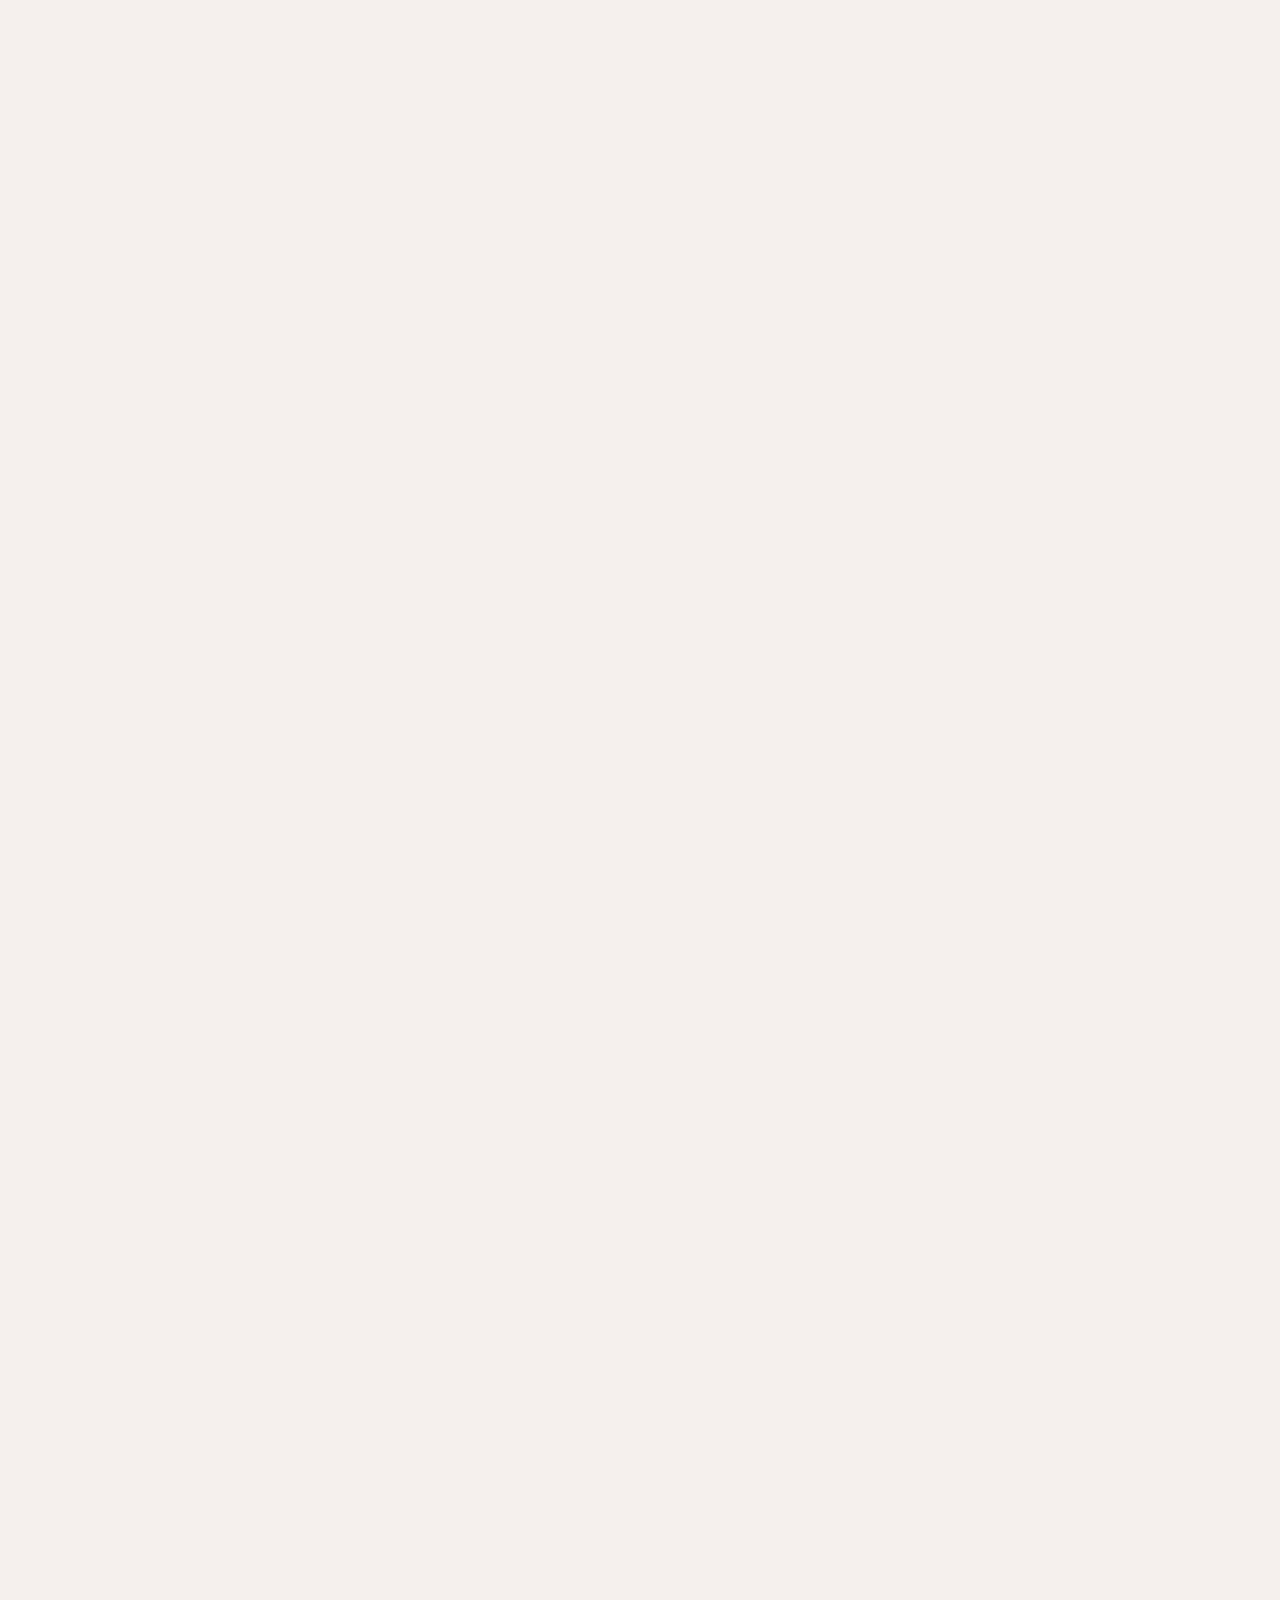
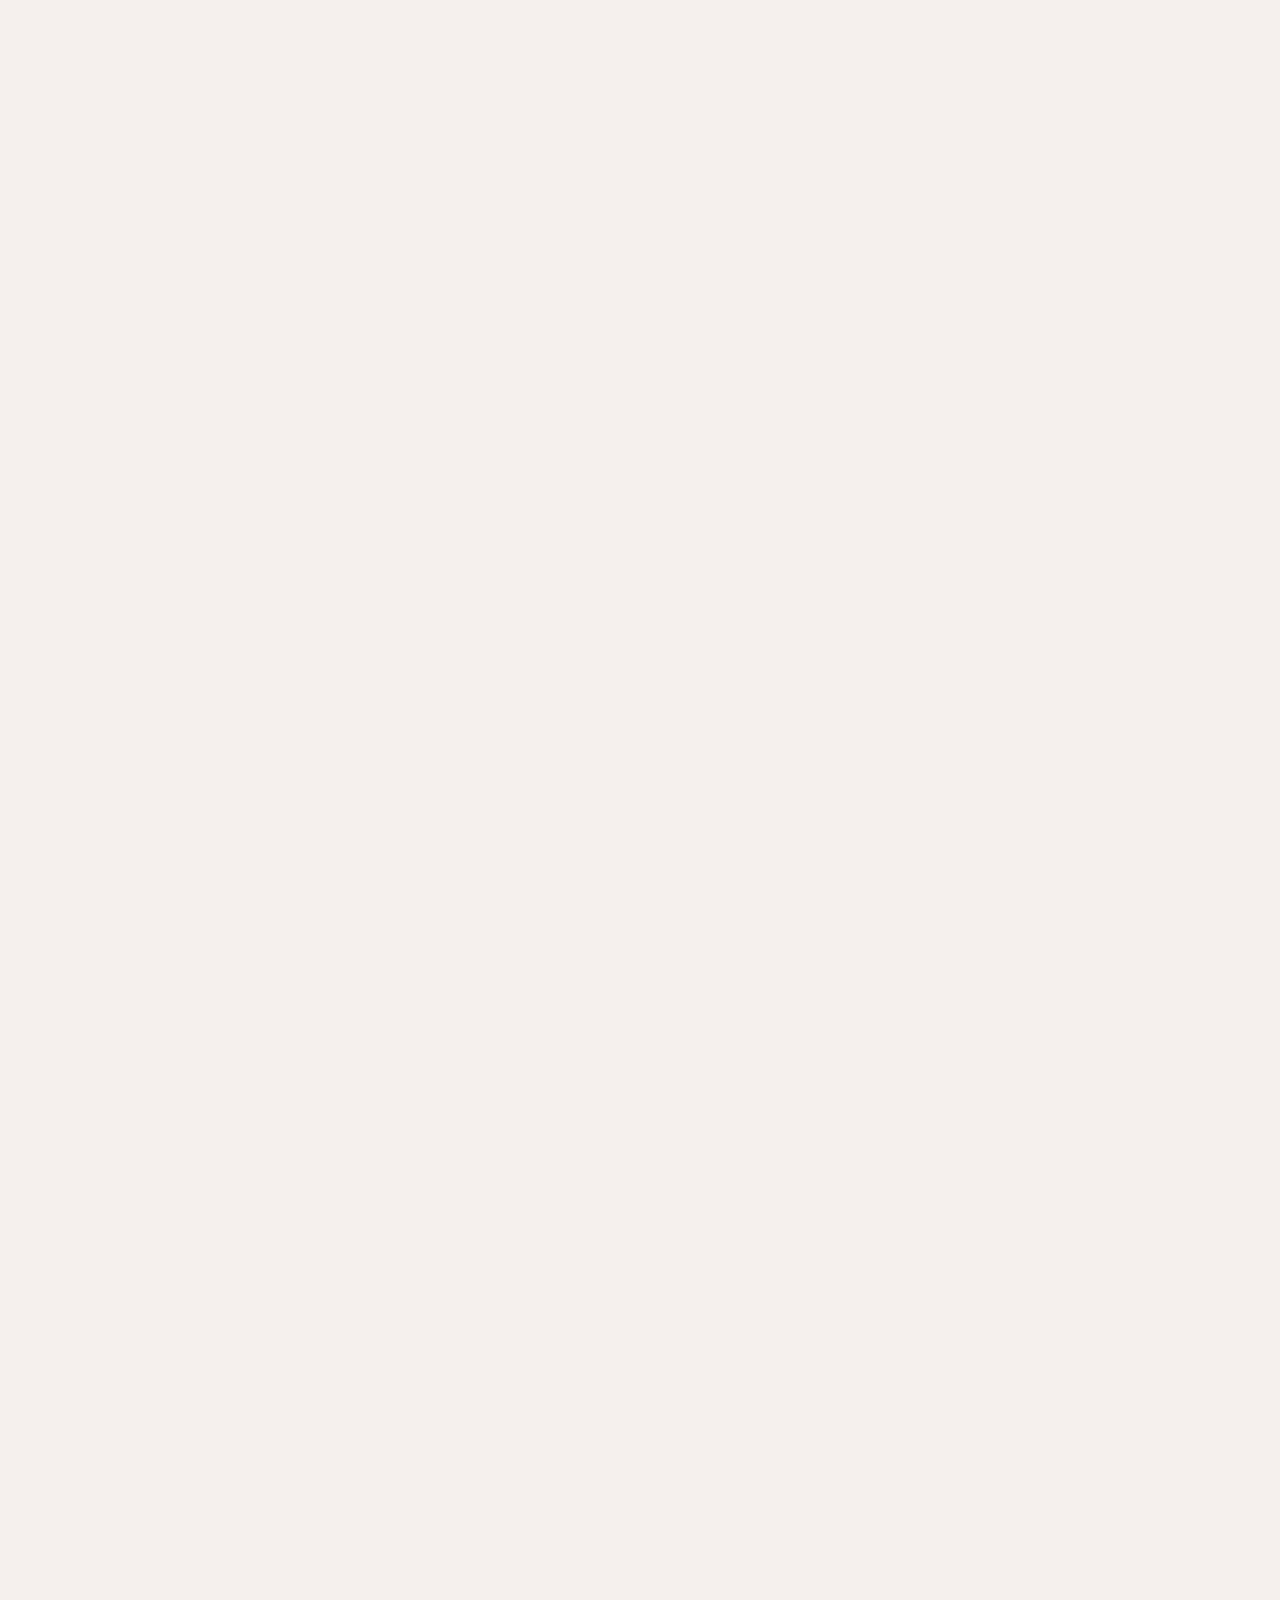
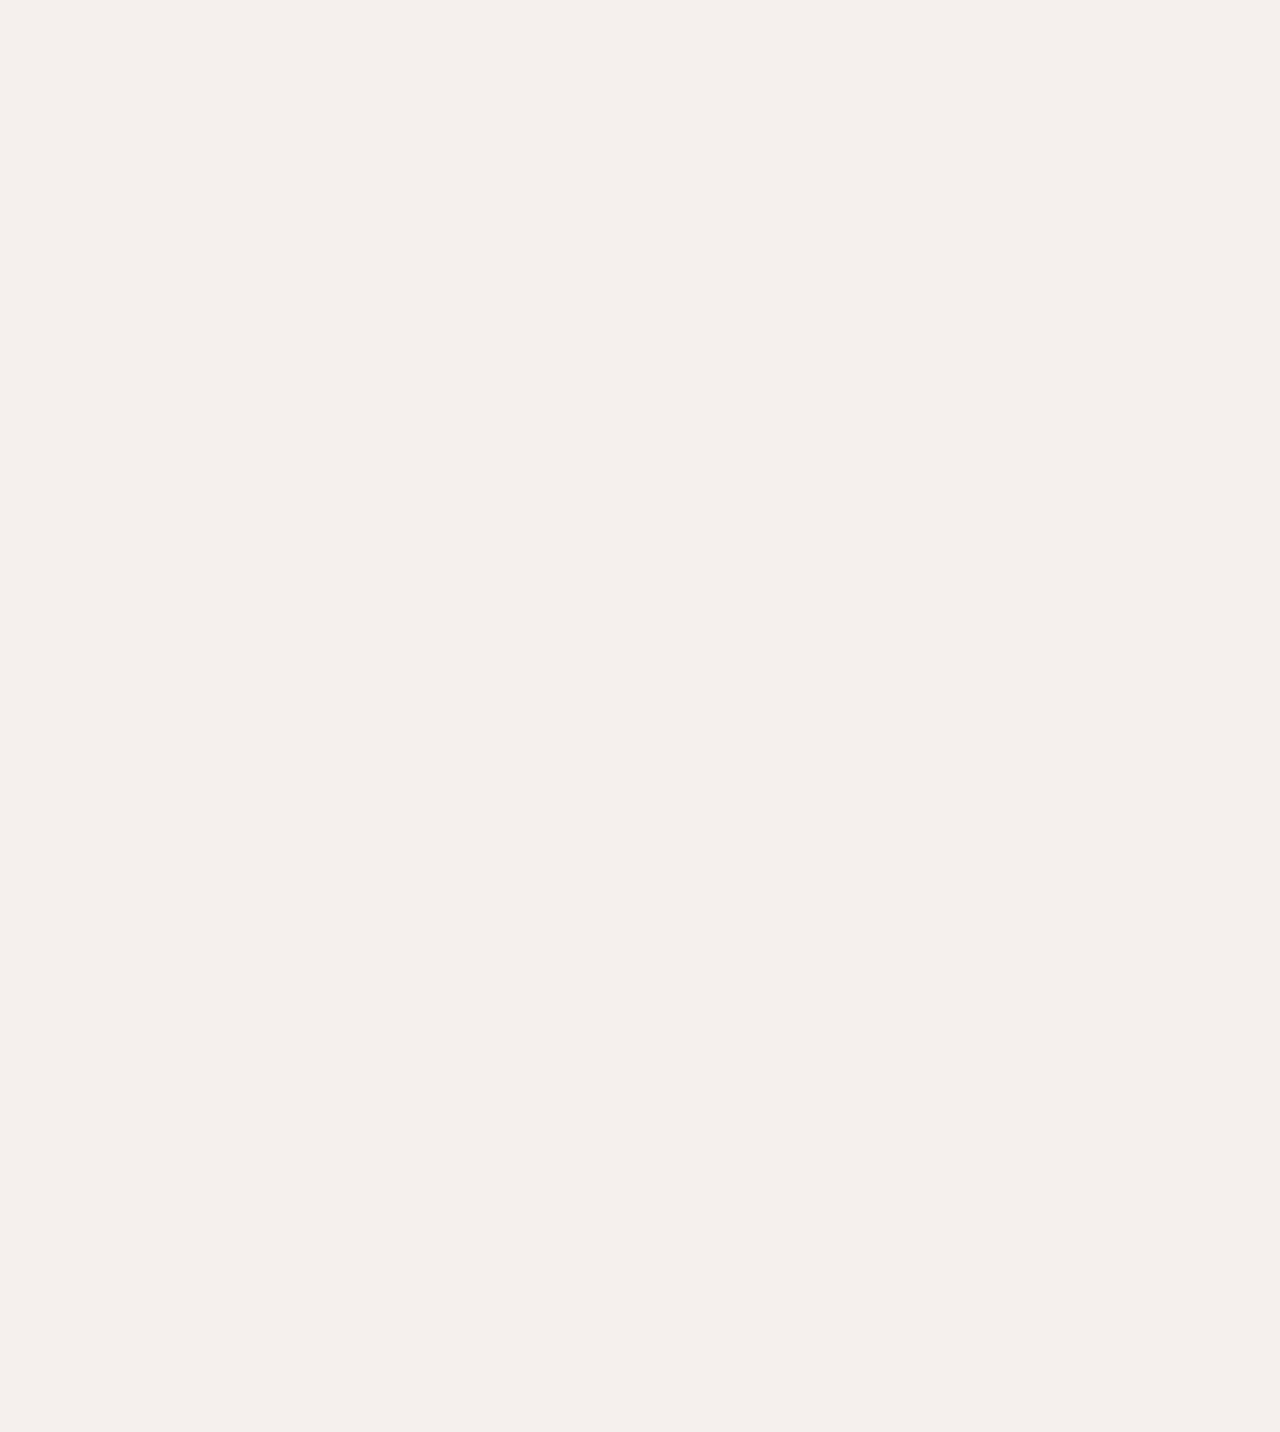
==== commit 4df4d998: "add animation" ====
--- a/index.html
+++ b/index.html
@@ -16,8 +16,8 @@
 </head>
 
 <body>
-    <div class="main-body container">
-        <div class="d-flex gap-3 justify-content-between align-items-center flex-wrap header">
+    <div style="opacity: 0;" class="main-body container">
+        <div id="top-side" class="d-flex gap-3 justify-content-between align-items-center flex-wrap header">
             <div class="d-flex flex-wrap gap-4 align-items-center">
                 <div class="main-logo">
                     <img src="./assets/logo.png" alt="sohar">
@@ -41,20 +41,47 @@
         <div class="row py-4">
             <div class="col-md-12">
                 <div class="page-heading">
-                    <span>Welcome <span class="client-name" id="client-name">Gabriel</span>!</span>
+                    <span>Welcome <span class="client-name" id="">Gabriel</span>!</span>
                 </div>
             </div>
         </div>
         <div class="row gap-3 gap-lg-0 px-0 px-lg-3 position-relative z-1">
             <div class="col-12 col-lg-8 px-2 px-sm-0">
                 <div class="main-card">
-                    <div class="card-heading">
-                        Monthly Summary
-                    </div>
-                    <div class="card-text ">The month of <span id="month"></span> you’ve spent <strong><span
-                                id="BD"></span> BD</strong> or
+                    <div class="d-flex w-100 justify-content-between align-items-center mb-4 ">
+                        <div class="card-heading">Monthly Summary</div>
+                        <div>
+                            <button class="btn listen-btn border play-btn play text">
+                                <svg width="24" height="24" viewBox="0 0 24 24" fill="none"
+                                    xmlns="http://www.w3.org/2000/svg">
+                                    <path
+                                        d="M7.87 21.28C7.08 21.28 6.33 21.09 5.67 20.71C4.11 19.81 3.25 17.98 3.25 15.57V8.43999C3.25 6.01999 4.11 4.19999 5.67 3.29999C7.23 2.39999 9.24 2.56999 11.34 3.77999L17.51 7.33999C19.6 8.54999 20.76 10.21 20.76 12.01C20.76 13.81 19.61 15.47 17.51 16.68L11.34 20.24C10.13 20.93 8.95 21.28 7.87 21.28ZM7.87 4.21999C7.33 4.21999 6.85 4.33999 6.42 4.58999C5.34 5.20999 4.75 6.57999 4.75 8.43999V15.56C4.75 17.42 5.34 18.78 6.42 19.41C7.5 20.04 8.98 19.86 10.59 18.93L16.76 15.37C18.37 14.44 19.26 13.25 19.26 12C19.26 10.75 18.37 9.55999 16.76 8.62999L10.59 5.06999C9.61 4.50999 8.69 4.21999 7.87 4.21999Z"
+                                        fill="#292D32" />
+                                </svg>
+                                <span class="text">play</span>
+                            </button>
+                            <button style="display: none;" class="btn listen-btn border pause-btn pause text ">
+                                <svg width="24" height="24" viewBox="0 0 24 24" fill="none"
+                                    xmlns="http://www.w3.org/2000/svg">
+                                    <path
+                                        d="M8.64 21.75H5.01C3.15 21.75 2.25 20.89 2.25 19.11V4.89C2.25 3.11 3.15 2.25 5.01 2.25H8.64C10.5 2.25 11.4 3.11 11.4 4.89V19.11C11.4 20.89 10.5 21.75 8.64 21.75ZM5.01 3.75C3.93 3.75 3.75 4.02 3.75 4.89V19.11C3.75 19.98 3.92 20.25 5.01 20.25H8.64C9.72 20.25 9.9 19.98 9.9 19.11V4.89C9.9 4.02 9.73 3.75 8.64 3.75H5.01Z"
+                                        fill="#292D32" />
+                                    <path
+                                        d="M18.99 21.75H15.36C13.5 21.75 12.6 20.89 12.6 19.11V4.89C12.6 3.11 13.5 2.25 15.36 2.25H18.99C20.85 2.25 21.75 3.11 21.75 4.89V19.11C21.75 20.89 20.85 21.75 18.99 21.75ZM15.36 3.75C14.28 3.75 14.1 4.02 14.1 4.89V19.11C14.1 19.98 14.27 20.25 15.36 20.25H18.99C20.07 20.25 20.25 19.98 20.25 19.11V4.89C20.25 4.02 20.08 3.75 18.99 3.75H15.36Z"
+                                        fill="#292D32" />
+                                </svg>
+
+                                <span class="text">pause</span>
+                                </span>
+                            </button>
+
+
+                        </div>
+                    </div>
+                    <div class="card-text ">The month of <span>July </span> you’ve spent <strong><span>252.500 </span>
+                            BD</strong> or
                         <strong>78%</strong> out of
-                        your <strong><span id="total-BD"></span> BD</strong>
+                        your <strong><span>300.000 BD</span></strong>
                         limit, your minimum amount due for this month is
                         <strong>6.320 BD</strong> and you can pay until <strong>15.08.2024</strong> that is in 8 days
                         🌞⏳⏱️ from now.
@@ -104,12 +131,14 @@
                                 </div>
                             </div>
 
-                            <div class=" order-0 order-lg-1  col-12 col-lg-5 align-self-center ">
+                            <div class=" order-0 order-lg-1  col-12 col-lg-5 align-self-center">
                                 <div class="position-relative">
                                     <img class="img-fluid rounded " src="./assets/creditCard.png">
                                     <div class="credit-card-details">
-                                        <span id="credit-card-number" class="text-white credit-card-number"></span>
-                                        <span id="credit-card-name" class="text-white credit-card-name"></span>
+                                        <span id="credit-card-number" class="text-white credit-card-number">6037 99**
+                                            **** 3090</span>
+                                        <span id="credit-card-name"
+                                            class="text-white credit-card-name text-uppercase ">gabriel anghel</span>
                                     </div>
                                 </div>
                             </div>
@@ -122,18 +151,20 @@
                     <div id="tabscontent" class="container px-0">
                         <ul class="nav nav-tabs justify-content-center align-items-center mb-3" id="ex1" role="tablist">
                             <li class="nav-item" role="presentation">
-                                <a class="nav-link active" id="ex1-tab-1" data-bs-toggle="tab" href="#ex1-tabs-1"
-                                    role="tab" aria-controls="ex1-tabs-1" aria-selected="true"><span>By Category</span>
-                                </a>
+                                <button class="nav-link active" id="ex1-tab-1" data-tab="#ex1-tabs-1"
+                                    data-bs-toggle="tab" role="tab" aria-controls="ex1-tabs-1"
+                                    aria-selected="true"><span>By Category</span>
+                                </button>
                             </li>
                             <li class="nav-item" role="presentation">
-                                <a class="nav-link" id="ex1-tab-2" data-bs-toggle="tab" href="#ex1-tabs-2" role="tab"
-                                    aria-controls="ex1-tabs-2" aria-selected="false"><span>Transaction</span></a>
+                                <button class="nav-link" id="ex1-tab-2" data-tab="#ex1-tabs-2" data-bs-toggle="tab"
+                                    role="tab" aria-controls="ex1-tabs-2" aria-selected="false"><span>Transaction</span>
+                                    </>
                             </li>
 
                         </ul>
                         <div class="tab-content" id="ex1-content">
-                            <div class="tab-pane fade show active" id="ex1-tabs-1" role="tabpanel"
+                            <div class="tab-pane show active" id="ex1-tabs-1" role="tabpanel"
                                 aria-labelledby="ex1-tab-1">
                                 <div class="category-most-spent">
                                     This month you’ve spent the most on <span
@@ -259,15 +290,15 @@
                                     </button>
                                 </div>
                             </div>
-                            <div class="tab-pane fade" id="ex1-tabs-2" role="tabpanel" aria-labelledby="ex1-tab-2">
+                            <div class="tab-pane" id="ex1-tabs-2" role="tabpanel" aria-labelledby="ex1-tab-2">
                                 <div class="container tab-content" id="transactions">
-                                    <div class="d-flex justify-content-between align-items-center mt-3">
+                                    <div class="d-flex justify-content-between align-items-center ">
                                         <span class="fw-bold">Date & Merchant</span>
                                         <span class="fw-bold">Total</span>
                                     </div>
 
                                     <div class="vertical-divider"></div>
-                                    <div class="d-flex justify-content-between align-items-center">
+                                    <div class="merchant d-flex justify-content-between align-items-center">
                                         <div class="d-flex gap-3">
                                             <div class="RoundedImageBox">
                                             </div>
@@ -293,7 +324,7 @@
                                     </div>
 
                                     <div class="vertical-divider"></div>
-                                    <div class="d-flex justify-content-between align-items-center">
+                                    <div class="merchant d-flex justify-content-between align-items-center">
                                         <div class="d-flex gap-3">
                                             <div class="RoundedImageBox">
                                             </div>
@@ -319,7 +350,7 @@
                                     </div>
 
                                     <div class="vertical-divider"></div>
-                                    <div class="d-flex justify-content-between align-items-center">
+                                    <div class="merchant d-flex justify-content-between align-items-center">
                                         <div class="d-flex gap-3">
                                             <div class="RoundedImageBox">
                                             </div>
@@ -345,7 +376,7 @@
                                     </div>
                                     <div class="vertical-divider"></div>
 
-                                    <div class="d-flex justify-content-between align-items-center">
+                                    <div class="merchant d-flex justify-content-between align-items-center">
                                         <div class="d-flex gap-3">
                                             <div class="RoundedImageBox">
                                             </div>
@@ -371,7 +402,7 @@
                                     </div>
                                     <div class="vertical-divider"></div>
 
-                                    <div class="d-flex justify-content-between align-items-center">
+                                    <div class="merchant d-flex justify-content-between align-items-center">
                                         <div class="d-flex gap-3">
                                             <div class="RoundedImageBox">
                                             </div>
@@ -397,7 +428,7 @@
                                     </div>
                                     <div class="vertical-divider"></div>
 
-                                    <div class="d-flex justify-content-between align-items-center">
+                                    <div class="merchant d-flex justify-content-between align-items-center">
                                         <div class="d-flex gap-3">
                                             <div class="RoundedImageBox">
                                             </div>
@@ -423,7 +454,7 @@
                                     </div>
 
                                     <div class="vertical-divider"></div>
-                                    <div class="d-flex justify-content-between align-items-center">
+                                    <div class="merchant d-flex justify-content-between align-items-center">
                                         <div class="d-flex gap-3">
                                             <div class="RoundedImageBox">
                                             </div>
@@ -449,7 +480,7 @@
                                     </div>
                                     <div class="vertical-divider"></div>
 
-                                    <div class="d-flex justify-content-between align-items-center">
+                                    <div class="merchant d-flex justify-content-between align-items-center">
                                         <div class="d-flex gap-3">
                                             <div class="RoundedImageBox">
                                             </div>
@@ -636,7 +667,7 @@
                                 month.</span>
 
                             <div class="mt-3">
-                                <div class="d-flex gap-3 ">
+                                <div class="offer d-flex gap-3 ">
                                     <div class="">
                                         <div class="imageBox"></div>
                                     </div>
@@ -658,8 +689,8 @@
                                     </div>
                                 </div>
 
-                                <div class="vertical-divider"></div>
-                                <div class="d-flex gap-3 ">
+                                <div class="offer vertical-divider"></div>
+                                <div class="offer d-flex gap-3 ">
                                     <div class="">
                                         <div class="imageBox"></div>
                                     </div>
@@ -681,8 +712,8 @@
                                     </div>
                                 </div>
 
-                                <div class="vertical-divider"></div>
-                                <div class="d-flex gap-3 ">
+                                <div class="offer vertical-divider"></div>
+                                <div class="offer d-flex gap-3 ">
                                     <div class="">
                                         <div class="imageBox"></div>
                                     </div>
@@ -749,8 +780,10 @@
     <script src="https://cdn.jsdelivr.net/npm/bootstrap@5.3.1/dist/js/bootstrap.bundle.min.js"
         integrity="sha384-HwwvtgBNo3bZJJLYd8oVXjrBZt8cqVSpeBNS5n7C8IVInixGAoxmnlMuBnhbgrkm"
         crossorigin="anonymous"></script>
-
-    <!-- <script src="https://cdnjs.cloudflare.com/ajax/libs/Chart.js/2.9.4/Chart.js"></script> -->
+    <script src="https://cdnjs.cloudflare.com/ajax/libs/gsap/3.12.2/gsap.min.js"></script>
+    <script src="https://cdnjs.cloudflare.com/ajax/libs/gsap/3.12.2/ScrollTrigger.min.js"></script>
+
+    <script src="https://cdnjs.cloudflare.com/ajax/libs/Chart.js/2.9.4/Chart.js"></script>
     <script src="https://sdk.amazonaws.com/js/aws-sdk-2.7.16.min.js"></script>
     <script src="https://ajax.googleapis.com/ajax/libs/jquery/3.6.4/jquery.min.js"></script>
     <script src="https://cdn.jsdelivr.net/npm/swiper@10/swiper-bundle.min.js"></script>
--- a/css/main.css
+++ b/css/main.css
@@ -4,7 +4,7 @@
 
 .main-body {
     height: 2010px;
-    overflow: hidden;
+    /* overflow: hidden; */
     font-family: Inter;
     font-stretch: normal;
     text-decoration: none;
@@ -149,7 +149,6 @@
     line-height: 40px;
     font-stretch: normal;
     text-decoration: none;
-    margin-bottom: 1.5rem;
 }
 
 .card-text {
@@ -607,18 +606,25 @@
     margin: 0 !important;
 }
 
-.nav-link.active span {}
-
-
-.nav-link {
-    color: rgba(0, 0, 0, 1) !important;
-    background-color: transparent !important;
+.nav-tabs .nav-link:hover {
+    background-color: #F6F3F1;
+    color: #5E5E5E;
+    transition: all .5s ease;
+
+}
+
+/* .nav-link.active span {} */
+
+
+.nav-tabs .nav-link {
+    color: rgba(0, 0, 0, 1);
+    background-color: transparent;
     font-size: 16px;
     text-align: right;
     font-weight: 600;
     border-radius: 0px;
-    background: white;
     border-radius: 10px;
+    transition: all 4 ease;
 }
 
 .nav-tabs {
@@ -648,13 +654,7 @@
     height: 32px;
 }
 
-.vertical-divider {
-    background-color: #EDD9CF;
-    width: 100%;
-    height: 1px;
-    margin: 0.44rem 0;
-    border-radius: 100%;
-}
+
 
 .category-most-spent {
     color: rgba(94, 94, 94, 1);
@@ -745,4 +745,27 @@
     font-style: normal;
     font-weight: 400;
     line-height: normal;
+}
+
+.listen-btn {
+    color: #292D32;
+}
+
+.merchant {
+    padding: .5rem;
+    border-radius: .5rem;
+    cursor: pointer;
+}
+
+.merchant:hover {
+    background-color: #FAF4F0;
+    transition: background-color .3s ease;
+}
+
+.vertical-divider {
+    background-color: #EDD9CF;
+    width: 100%;
+    height: 1px;
+    margin: 0.24rem 0;
+    border-radius: 100%;
 }